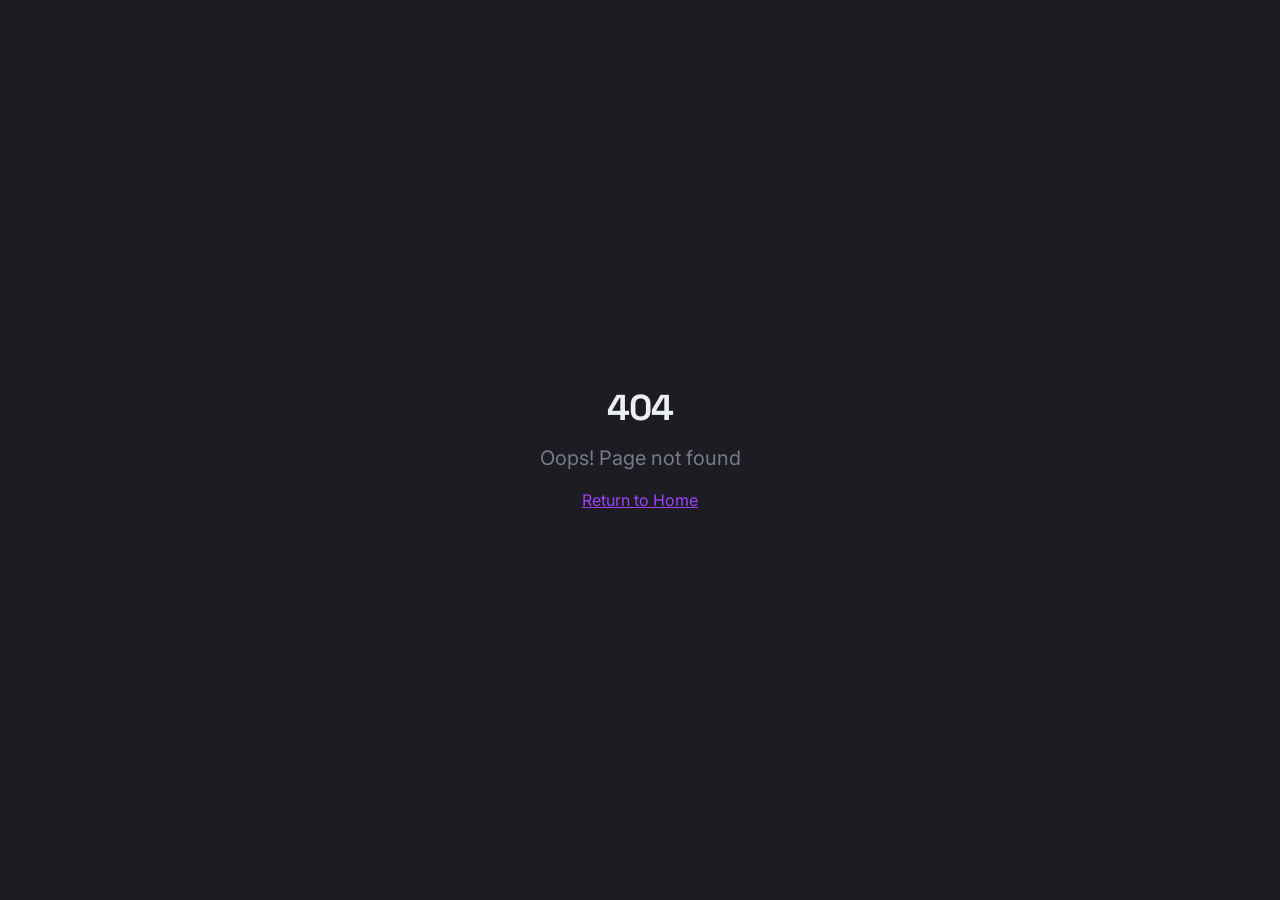
==== index.html @ 791327a8 "Add files via upload" ====
<!doctype html>
<html lang="en">
  <head>
    <meta charset="UTF-8" />
    <meta name="viewport" content="width=device-width, initial-scale=1.0" />
    <title>Ultimatum — Interactive Entertainment</title>
    <meta name="description" content="Creator-led live entertainment with real-time voting, multi-POV viewing, and audience influence." />
    <meta name="author" content="Innovision Entertainment LLC" />

    <meta property="og:title" content="Ultimatum — Interactive Entertainment" />
    <meta property="og:description" content="Creator-led live entertainment with real-time voting, multi-POV viewing, and audience influence." />
    <meta property="og:type" content="website" />

    <meta name="twitter:card" content="summary_large_image" />
    <script type="module" crossorigin src="/assets/index-8kbngYml.js"></script>
    <link rel="stylesheet" crossorigin href="/assets/index-Da8zRV7x.css">
  </head>

  <body>
    <div id="root"></div>
  </body>
</html>
---- assets/index-Da8zRV7x.css ----
@import"https://fonts.googleapis.com/css2?family=Space+Grotesk:wght@300;400;500;600;700&family=Inter:wght@300;400;500;600&display=swap";*,:before,:after{--tw-border-spacing-x: 0;--tw-border-spacing-y: 0;--tw-translate-x: 0;--tw-translate-y: 0;--tw-rotate: 0;--tw-skew-x: 0;--tw-skew-y: 0;--tw-scale-x: 1;--tw-scale-y: 1;--tw-pan-x: ;--tw-pan-y: ;--tw-pinch-zoom: ;--tw-scroll-snap-strictness: proximity;--tw-gradient-from-position: ;--tw-gradient-via-position: ;--tw-gradient-to-position: ;--tw-ordinal: ;--tw-slashed-zero: ;--tw-numeric-figure: ;--tw-numeric-spacing: ;--tw-numeric-fraction: ;--tw-ring-inset: ;--tw-ring-offset-width: 0px;--tw-ring-offset-color: #fff;--tw-ring-color: rgb(59 130 246 / .5);--tw-ring-offset-shadow: 0 0 #0000;--tw-ring-shadow: 0 0 #0000;--tw-shadow: 0 0 #0000;--tw-shadow-colored: 0 0 #0000;--tw-blur: ;--tw-brightness: ;--tw-contrast: ;--tw-grayscale: ;--tw-hue-rotate: ;--tw-invert: ;--tw-saturate: ;--tw-sepia: ;--tw-drop-shadow: ;--tw-backdrop-blur: ;--tw-backdrop-brightness: ;--tw-backdrop-contrast: ;--tw-backdrop-grayscale: ;--tw-backdrop-hue-rotate: ;--tw-backdrop-invert: ;--tw-backdrop-opacity: ;--tw-backdrop-saturate: ;--tw-backdrop-sepia: ;--tw-contain-size: ;--tw-contain-layout: ;--tw-contain-paint: ;--tw-contain-style: }::backdrop{--tw-border-spacing-x: 0;--tw-border-spacing-y: 0;--tw-translate-x: 0;--tw-translate-y: 0;--tw-rotate: 0;--tw-skew-x: 0;--tw-skew-y: 0;--tw-scale-x: 1;--tw-scale-y: 1;--tw-pan-x: ;--tw-pan-y: ;--tw-pinch-zoom: ;--tw-scroll-snap-strictness: proximity;--tw-gradient-from-position: ;--tw-gradient-via-position: ;--tw-gradient-to-position: ;--tw-ordinal: ;--tw-slashed-zero: ;--tw-numeric-figure: ;--tw-numeric-spacing: ;--tw-numeric-fraction: ;--tw-ring-inset: ;--tw-ring-offset-width: 0px;--tw-ring-offset-color: #fff;--tw-ring-color: rgb(59 130 246 / .5);--tw-ring-offset-shadow: 0 0 #0000;--tw-ring-shadow: 0 0 #0000;--tw-shadow: 0 0 #0000;--tw-shadow-colored: 0 0 #0000;--tw-blur: ;--tw-brightness: ;--tw-contrast: ;--tw-grayscale: ;--tw-hue-rotate: ;--tw-invert: ;--tw-saturate: ;--tw-sepia: ;--tw-drop-shadow: ;--tw-backdrop-blur: ;--tw-backdrop-brightness: ;--tw-backdrop-contrast: ;--tw-backdrop-grayscale: ;--tw-backdrop-hue-rotate: ;--tw-backdrop-invert: ;--tw-backdrop-opacity: ;--tw-backdrop-saturate: ;--tw-backdrop-sepia: ;--tw-contain-size: ;--tw-contain-layout: ;--tw-contain-paint: ;--tw-contain-style: }*,:before,:after{box-sizing:border-box;border-width:0;border-style:solid;border-color:#e5e7eb}:before,:after{--tw-content: ""}html,:host{line-height:1.5;-webkit-text-size-adjust:100%;-moz-tab-size:4;-o-tab-size:4;tab-size:4;font-family:ui-sans-serif,system-ui,sans-serif,"Apple Color Emoji","Segoe UI Emoji",Segoe UI Symbol,"Noto Color Emoji";font-feature-settings:normal;font-variation-settings:normal;-webkit-tap-highlight-color:transparent}body{margin:0;line-height:inherit}hr{height:0;color:inherit;border-top-width:1px}abbr:where([title]){-webkit-text-decoration:underline dotted;text-decoration:underline dotted}h1,h2,h3,h4,h5,h6{font-size:inherit;font-weight:inherit}a{color:inherit;text-decoration:inherit}b,strong{font-weight:bolder}code,kbd,samp,pre{font-family:ui-monospace,SFMono-Regular,Menlo,Monaco,Consolas,Liberation Mono,Courier New,monospace;font-feature-settings:normal;font-variation-settings:normal;font-size:1em}small{font-size:80%}sub,sup{font-size:75%;line-height:0;position:relative;vertical-align:baseline}sub{bottom:-.25em}sup{top:-.5em}table{text-indent:0;border-color:inherit;border-collapse:collapse}button,input,optgroup,select,textarea{font-family:inherit;font-feature-settings:inherit;font-variation-settings:inherit;font-size:100%;font-weight:inherit;line-height:inherit;letter-spacing:inherit;color:inherit;margin:0;padding:0}button,select{text-transform:none}button,input:where([type=button]),input:where([type=reset]),input:where([type=submit]){-webkit-appearance:button;background-color:transparent;background-image:none}:-moz-focusring{outline:auto}:-moz-ui-invalid{box-shadow:none}progress{vertical-align:baseline}::-webkit-inner-spin-button,::-webkit-outer-spin-button{height:auto}[type=search]{-webkit-appearance:textfield;outline-offset:-2px}::-webkit-search-decoration{-webkit-appearance:none}::-webkit-file-upload-button{-webkit-appearance:button;font:inherit}summary{display:list-item}blockquote,dl,dd,h1,h2,h3,h4,h5,h6,hr,figure,p,pre{margin:0}fieldset{margin:0;padding:0}legend{padding:0}ol,ul,menu{list-style:none;margin:0;padding:0}dialog{padding:0}textarea{resize:vertical}input::-moz-placeholder,textarea::-moz-placeholder{opacity:1;color:#9ca3af}input::placeholder,textarea::placeholder{opacity:1;color:#9ca3af}button,[role=button]{cursor:pointer}:disabled{cursor:default}img,svg,video,canvas,audio,iframe,embed,object{display:block;vertical-align:middle}img,video{max-width:100%;height:auto}[hidden]:where(:not([hidden=until-found])){display:none}:root{--background: 240 15% 4%;--foreground: 210 20% 94%;--card: 240 12% 8%;--card-foreground: 210 20% 94%;--popover: 240 12% 8%;--popover-foreground: 210 20% 94%;--primary: 270 95% 62%;--primary-foreground: 0 0% 100%;--secondary: 240 10% 12%;--secondary-foreground: 210 15% 85%;--muted: 240 10% 12%;--muted-foreground: 220 10% 50%;--accent: 270 95% 62%;--accent-foreground: 0 0% 100%;--destructive: 0 84% 60%;--destructive-foreground: 0 0% 100%;--border: 240 8% 16%;--input: 240 8% 16%;--ring: 270 95% 62%;--radius: .75rem;--neon-glow: 270 95% 62%;--neon-cyan: 185 100% 55%;--neon-magenta: 320 100% 60%;--surface-glass: 240 12% 8%;--sidebar-background: 240 15% 4%;--sidebar-foreground: 210 20% 94%;--sidebar-primary: 270 95% 62%;--sidebar-primary-foreground: 0 0% 100%;--sidebar-accent: 240 10% 12%;--sidebar-accent-foreground: 210 20% 94%;--sidebar-border: 240 8% 16%;--sidebar-ring: 270 95% 62%;--font-heading: "Space Grotesk", sans-serif;--font-body: "Inter", sans-serif}*{border-color:hsl(var(--border))}html{scroll-behavior:smooth}body{background-color:hsl(var(--background));color:hsl(var(--foreground));font-family:var(--font-body)}h1,h2,h3,h4,h5,h6{font-family:var(--font-heading);letter-spacing:-.02em}.sr-only{position:absolute;width:1px;height:1px;padding:0;margin:-1px;overflow:hidden;clip:rect(0,0,0,0);white-space:nowrap;border-width:0}.pointer-events-none{pointer-events:none}.pointer-events-auto{pointer-events:auto}.visible{visibility:visible}.invisible{visibility:hidden}.fixed{position:fixed}.absolute{position:absolute}.relative{position:relative}.-inset-4{top:-1rem;right:-1rem;bottom:-1rem;left:-1rem}.inset-0{top:0;right:0;bottom:0;left:0}.inset-x-0{left:0;right:0}.inset-y-0{top:0;bottom:0}.-bottom-1\.5{bottom:-.375rem}.-bottom-12{bottom:-3rem}.-left-12{left:-3rem}.-right-12{right:-3rem}.-top-12{top:-3rem}.bottom-0{bottom:0}.bottom-2{bottom:.5rem}.left-0{left:0}.left-1{left:.25rem}.left-1\/2{left:50%}.left-2{left:.5rem}.left-5{left:1.25rem}.left-\[11px\]{left:11px}.left-\[50\%\]{left:50%}.right-0{right:0}.right-1{right:.25rem}.right-2{right:.5rem}.right-3{right:.75rem}.right-4{right:1rem}.right-6{right:1.5rem}.top-0{top:0}.top-1\.5{top:.375rem}.top-1\/2{top:50%}.top-2{top:.5rem}.top-3\.5{top:.875rem}.top-4{top:1rem}.top-\[1px\]{top:1px}.top-\[50\%\]{top:50%}.top-\[60\%\]{top:60%}.top-full{top:100%}.-z-10{z-index:-10}.z-10{z-index:10}.z-20{z-index:20}.z-50{z-index:50}.z-\[100\]{z-index:100}.z-\[1\]{z-index:1}.z-\[60\]{z-index:60}.-mx-1{margin-left:-.25rem;margin-right:-.25rem}.-mx-3{margin-left:-.75rem;margin-right:-.75rem}.mx-2{margin-left:.5rem;margin-right:.5rem}.mx-3\.5{margin-left:.875rem;margin-right:.875rem}.mx-auto{margin-left:auto;margin-right:auto}.my-0\.5{margin-top:.125rem;margin-bottom:.125rem}.my-1{margin-top:.25rem;margin-bottom:.25rem}.-ml-4{margin-left:-1rem}.-mt-2{margin-top:-.5rem}.-mt-4{margin-top:-1rem}.mb-1{margin-bottom:.25rem}.mb-10{margin-bottom:2.5rem}.mb-12{margin-bottom:3rem}.mb-16{margin-bottom:4rem}.mb-2{margin-bottom:.5rem}.mb-3{margin-bottom:.75rem}.mb-4{margin-bottom:1rem}.mb-5{margin-bottom:1.25rem}.mb-6{margin-bottom:1.5rem}.mb-8{margin-bottom:2rem}.ml-1{margin-left:.25rem}.ml-\[14px\]{margin-left:14px}.ml-auto{margin-left:auto}.mr-2{margin-right:.5rem}.mt-0\.5{margin-top:.125rem}.mt-1{margin-top:.25rem}.mt-1\.5{margin-top:.375rem}.mt-12{margin-top:3rem}.mt-2{margin-top:.5rem}.mt-24{margin-top:6rem}.mt-3{margin-top:.75rem}.mt-4{margin-top:1rem}.mt-6{margin-top:1.5rem}.mt-8{margin-top:2rem}.mt-auto{margin-top:auto}.block{display:block}.inline-block{display:inline-block}.flex{display:flex}.inline-flex{display:inline-flex}.table{display:table}.grid{display:grid}.hidden{display:none}.aspect-square{aspect-ratio:1 / 1}.aspect-video{aspect-ratio:16 / 9}.size-4{width:1rem;height:1rem}.h-0\.5{height:.125rem}.h-1\.5{height:.375rem}.h-10{height:2.5rem}.h-11{height:2.75rem}.h-12{height:3rem}.h-2{height:.5rem}.h-2\.5{height:.625rem}.h-3{height:.75rem}.h-3\.5{height:.875rem}.h-4{height:1rem}.h-48{height:12rem}.h-5{height:1.25rem}.h-6{height:1.5rem}.h-7{height:1.75rem}.h-8{height:2rem}.h-9{height:2.25rem}.h-\[16px\]{height:16px}.h-\[1px\]{height:1px}.h-\[23px\]{height:23px}.h-\[var\(--radix-navigation-menu-viewport-height\)\]{height:var(--radix-navigation-menu-viewport-height)}.h-\[var\(--radix-select-trigger-height\)\]{height:var(--radix-select-trigger-height)}.h-auto{height:auto}.h-full{height:100%}.h-px{height:1px}.h-svh{height:100svh}.max-h-96{max-height:24rem}.max-h-\[300px\]{max-height:300px}.max-h-\[85vh\]{max-height:85vh}.max-h-screen{max-height:100vh}.min-h-0{min-height:0px}.min-h-\[80px\]{min-height:80px}.min-h-screen{min-height:100vh}.min-h-svh{min-height:100svh}.w-0{width:0px}.w-1{width:.25rem}.w-1\.5{width:.375rem}.w-10{width:2.5rem}.w-11{width:2.75rem}.w-12{width:3rem}.w-16{width:4rem}.w-2{width:.5rem}.w-2\.5{width:.625rem}.w-3{width:.75rem}.w-3\.5{width:.875rem}.w-3\/4{width:75%}.w-4{width:1rem}.w-48{width:12rem}.w-5{width:1.25rem}.w-64{width:16rem}.w-7{width:1.75rem}.w-72{width:18rem}.w-8{width:2rem}.w-9{width:2.25rem}.w-\[--sidebar-width\]{width:var(--sidebar-width)}.w-\[100px\]{width:100px}.w-\[16px\]{width:16px}.w-\[1px\]{width:1px}.w-\[23px\]{width:23px}.w-auto{width:auto}.w-full{width:100%}.w-max{width:-moz-max-content;width:max-content}.w-px{width:1px}.min-w-0{min-width:0px}.min-w-5{min-width:1.25rem}.min-w-\[12rem\]{min-width:12rem}.min-w-\[8rem\]{min-width:8rem}.min-w-\[var\(--radix-select-trigger-width\)\]{min-width:var(--radix-select-trigger-width)}.max-w-2xl{max-width:42rem}.max-w-3xl{max-width:48rem}.max-w-5xl{max-width:64rem}.max-w-6xl{max-width:72rem}.max-w-7xl{max-width:80rem}.max-w-\[--skeleton-width\]{max-width:var(--skeleton-width)}.max-w-\[200px\]{max-width:200px}.max-w-lg{max-width:32rem}.max-w-max{max-width:-moz-max-content;max-width:max-content}.max-w-md{max-width:28rem}.max-w-none{max-width:none}.max-w-xl{max-width:36rem}.max-w-xs{max-width:20rem}.flex-1{flex:1 1 0%}.flex-shrink-0,.shrink-0{flex-shrink:0}.grow{flex-grow:1}.grow-0{flex-grow:0}.basis-full{flex-basis:100%}.caption-bottom{caption-side:bottom}.border-collapse{border-collapse:collapse}.-translate-x-1\/2{--tw-translate-x: -50%;transform:translate(var(--tw-translate-x),var(--tw-translate-y)) rotate(var(--tw-rotate)) skew(var(--tw-skew-x)) skewY(var(--tw-skew-y)) scaleX(var(--tw-scale-x)) scaleY(var(--tw-scale-y))}.-translate-x-px{--tw-translate-x: -1px;transform:translate(var(--tw-translate-x),var(--tw-translate-y)) rotate(var(--tw-rotate)) skew(var(--tw-skew-x)) skewY(var(--tw-skew-y)) scaleX(var(--tw-scale-x)) scaleY(var(--tw-scale-y))}.-translate-y-1\/2{--tw-translate-y: -50%;transform:translate(var(--tw-translate-x),var(--tw-translate-y)) rotate(var(--tw-rotate)) skew(var(--tw-skew-x)) skewY(var(--tw-skew-y)) scaleX(var(--tw-scale-x)) scaleY(var(--tw-scale-y))}.translate-x-0{--tw-translate-x: 0px;transform:translate(var(--tw-translate-x),var(--tw-translate-y)) rotate(var(--tw-rotate)) skew(var(--tw-skew-x)) skewY(var(--tw-skew-y)) scaleX(var(--tw-scale-x)) scaleY(var(--tw-scale-y))}.translate-x-2{--tw-translate-x: .5rem;transform:translate(var(--tw-translate-x),var(--tw-translate-y)) rotate(var(--tw-rotate)) skew(var(--tw-skew-x)) skewY(var(--tw-skew-y)) scaleX(var(--tw-scale-x)) scaleY(var(--tw-scale-y))}.translate-x-\[-50\%\]{--tw-translate-x: -50%;transform:translate(var(--tw-translate-x),var(--tw-translate-y)) rotate(var(--tw-rotate)) skew(var(--tw-skew-x)) skewY(var(--tw-skew-y)) scaleX(var(--tw-scale-x)) scaleY(var(--tw-scale-y))}.translate-x-px{--tw-translate-x: 1px;transform:translate(var(--tw-translate-x),var(--tw-translate-y)) rotate(var(--tw-rotate)) skew(var(--tw-skew-x)) skewY(var(--tw-skew-y)) scaleX(var(--tw-scale-x)) scaleY(var(--tw-scale-y))}.translate-y-\[-50\%\]{--tw-translate-y: -50%;transform:translate(var(--tw-translate-x),var(--tw-translate-y)) rotate(var(--tw-rotate)) skew(var(--tw-skew-x)) skewY(var(--tw-skew-y)) scaleX(var(--tw-scale-x)) scaleY(var(--tw-scale-y))}.rotate-45{--tw-rotate: 45deg;transform:translate(var(--tw-translate-x),var(--tw-translate-y)) rotate(var(--tw-rotate)) skew(var(--tw-skew-x)) skewY(var(--tw-skew-y)) scaleX(var(--tw-scale-x)) scaleY(var(--tw-scale-y))}.rotate-90{--tw-rotate: 90deg;transform:translate(var(--tw-translate-x),var(--tw-translate-y)) rotate(var(--tw-rotate)) skew(var(--tw-skew-x)) skewY(var(--tw-skew-y)) scaleX(var(--tw-scale-x)) scaleY(var(--tw-scale-y))}.scale-110{--tw-scale-x: 1.1;--tw-scale-y: 1.1;transform:translate(var(--tw-translate-x),var(--tw-translate-y)) rotate(var(--tw-rotate)) skew(var(--tw-skew-x)) skewY(var(--tw-skew-y)) scaleX(var(--tw-scale-x)) scaleY(var(--tw-scale-y))}.transform{transform:translate(var(--tw-translate-x),var(--tw-translate-y)) rotate(var(--tw-rotate)) skew(var(--tw-skew-x)) skewY(var(--tw-skew-y)) scaleX(var(--tw-scale-x)) scaleY(var(--tw-scale-y))}@keyframes blur-in{0%{opacity:0;filter:blur(12px);transform:translateY(10px)}to{opacity:1;filter:blur(0);transform:translateY(0)}}.animate-blur-in{animation:blur-in .8s ease-out forwards}@keyframes fade-in{0%{opacity:0;transform:translateY(20px)}to{opacity:1;transform:translateY(0)}}.animate-fade-in{animation:fade-in .7s ease-out forwards}@keyframes fade-in-left{0%{opacity:0;transform:translate(-40px)}to{opacity:1;transform:translate(0)}}.animate-fade-in-left{animation:fade-in-left .7s ease-out forwards}@keyframes fade-in-right{0%{opacity:0;transform:translate(40px)}to{opacity:1;transform:translate(0)}}.animate-fade-in-right{animation:fade-in-right .7s ease-out forwards}@keyframes float{0%,to{transform:translateY(0)}50%{transform:translateY(-8px)}}.animate-float{animation:float 3s ease-in-out infinite}@keyframes pulse{50%{opacity:.5}}.animate-pulse{animation:pulse 2s cubic-bezier(.4,0,.6,1) infinite}@keyframes scale-up{0%{opacity:0;transform:scale(.9) translateY(20px)}to{opacity:1;transform:scale(1) translateY(0)}}.animate-scale-up{animation:scale-up .7s cubic-bezier(.16,1,.3,1) forwards}@keyframes slide-up{0%{opacity:0;transform:translateY(60px)}to{opacity:1;transform:translateY(0)}}.animate-slide-up{animation:slide-up .8s cubic-bezier(.16,1,.3,1) forwards}.cursor-default{cursor:default}.cursor-pointer{cursor:pointer}.touch-none{touch-action:none}.select-none{-webkit-user-select:none;-moz-user-select:none;user-select:none}.resize{resize:both}.list-none{list-style-type:none}.grid-cols-1{grid-template-columns:repeat(1,minmax(0,1fr))}.grid-cols-2{grid-template-columns:repeat(2,minmax(0,1fr))}.flex-row{flex-direction:row}.flex-col{flex-direction:column}.flex-col-reverse{flex-direction:column-reverse}.flex-wrap{flex-wrap:wrap}.items-start{align-items:flex-start}.items-end{align-items:flex-end}.items-center{align-items:center}.items-stretch{align-items:stretch}.justify-end{justify-content:flex-end}.justify-center{justify-content:center}.justify-between{justify-content:space-between}.gap-1{gap:.25rem}.gap-1\.5{gap:.375rem}.gap-10{gap:2.5rem}.gap-12{gap:3rem}.gap-16{gap:4rem}.gap-2{gap:.5rem}.gap-3{gap:.75rem}.gap-4{gap:1rem}.gap-5{gap:1.25rem}.gap-6{gap:1.5rem}.gap-8{gap:2rem}.space-x-1>:not([hidden])~:not([hidden]){--tw-space-x-reverse: 0;margin-right:calc(.25rem * var(--tw-space-x-reverse));margin-left:calc(.25rem * calc(1 - var(--tw-space-x-reverse)))}.space-x-4>:not([hidden])~:not([hidden]){--tw-space-x-reverse: 0;margin-right:calc(1rem * var(--tw-space-x-reverse));margin-left:calc(1rem * calc(1 - var(--tw-space-x-reverse)))}.space-y-1>:not([hidden])~:not([hidden]){--tw-space-y-reverse: 0;margin-top:calc(.25rem * calc(1 - var(--tw-space-y-reverse)));margin-bottom:calc(.25rem * var(--tw-space-y-reverse))}.space-y-1\.5>:not([hidden])~:not([hidden]){--tw-space-y-reverse: 0;margin-top:calc(.375rem * calc(1 - var(--tw-space-y-reverse)));margin-bottom:calc(.375rem * var(--tw-space-y-reverse))}.space-y-2>:not([hidden])~:not([hidden]){--tw-space-y-reverse: 0;margin-top:calc(.5rem * calc(1 - var(--tw-space-y-reverse)));margin-bottom:calc(.5rem * var(--tw-space-y-reverse))}.space-y-2\.5>:not([hidden])~:not([hidden]){--tw-space-y-reverse: 0;margin-top:calc(.625rem * calc(1 - var(--tw-space-y-reverse)));margin-bottom:calc(.625rem * var(--tw-space-y-reverse))}.space-y-3>:not([hidden])~:not([hidden]){--tw-space-y-reverse: 0;margin-top:calc(.75rem * calc(1 - var(--tw-space-y-reverse)));margin-bottom:calc(.75rem * var(--tw-space-y-reverse))}.space-y-4>:not([hidden])~:not([hidden]){--tw-space-y-reverse: 0;margin-top:calc(1rem * calc(1 - var(--tw-space-y-reverse)));margin-bottom:calc(1rem * var(--tw-space-y-reverse))}.space-y-8>:not([hidden])~:not([hidden]){--tw-space-y-reverse: 0;margin-top:calc(2rem * calc(1 - var(--tw-space-y-reverse)));margin-bottom:calc(2rem * var(--tw-space-y-reverse))}.overflow-auto{overflow:auto}.overflow-hidden{overflow:hidden}.overflow-y-auto{overflow-y:auto}.overflow-x-hidden{overflow-x:hidden}.truncate{overflow:hidden;text-overflow:ellipsis;white-space:nowrap}.whitespace-nowrap{white-space:nowrap}.break-words{overflow-wrap:break-word}.rounded{border-radius:.25rem}.rounded-2xl{border-radius:1rem}.rounded-3xl{border-radius:1.5rem}.rounded-\[2px\]{border-radius:2px}.rounded-\[inherit\]{border-radius:inherit}.rounded-full{border-radius:9999px}.rounded-lg{border-radius:var(--radius)}.rounded-md{border-radius:calc(var(--radius) - 2px)}.rounded-sm{border-radius:calc(var(--radius) - 4px)}.rounded-xl{border-radius:.75rem}.rounded-t-\[10px\]{border-top-left-radius:10px;border-top-right-radius:10px}.rounded-tl-sm{border-top-left-radius:calc(var(--radius) - 4px)}.border{border-width:1px}.border-2{border-width:2px}.border-\[1\.5px\]{border-width:1.5px}.border-y{border-top-width:1px;border-bottom-width:1px}.border-b{border-bottom-width:1px}.border-l{border-left-width:1px}.border-r{border-right-width:1px}.border-t{border-top-width:1px}.border-dashed{border-style:dashed}.border-\[--color-border\]{border-color:var(--color-border)}.border-\[hsl\(var\(--neon-cyan\)\)\]{border-color:hsl(var(--neon-cyan))}.border-background{border-color:hsl(var(--background))}.border-border{border-color:hsl(var(--border))}.border-border\/20{border-color:hsl(var(--border) / .2)}.border-border\/30{border-color:hsl(var(--border) / .3)}.border-border\/50{border-color:hsl(var(--border) / .5)}.border-destructive{border-color:hsl(var(--destructive))}.border-destructive\/50{border-color:hsl(var(--destructive) / .5)}.border-input{border-color:hsl(var(--input))}.border-neon-cyan\/20{border-color:hsl(var(--neon-cyan) / .2)}.border-neon-cyan\/50{border-color:hsl(var(--neon-cyan) / .5)}.border-primary{border-color:hsl(var(--primary))}.border-primary\/10{border-color:hsl(var(--primary) / .1)}.border-primary\/20{border-color:hsl(var(--primary) / .2)}.border-sidebar-border{border-color:hsl(var(--sidebar-border))}.border-transparent{border-color:transparent}.border-l-transparent{border-left-color:transparent}.border-t-transparent{border-top-color:transparent}.bg-\[--color-bg\]{background-color:var(--color-bg)}.bg-\[hsl\(var\(--neon-cyan\)\)\]{background-color:hsl(var(--neon-cyan))}.bg-\[hsl\(var\(--neon-cyan\)\/\.15\)\]{background-color:hsl(var(--neon-cyan)/.15)}.bg-accent{background-color:hsl(var(--accent))}.bg-background{background-color:hsl(var(--background))}.bg-background\/50{background-color:hsl(var(--background) / .5)}.bg-background\/80{background-color:hsl(var(--background) / .8)}.bg-black{--tw-bg-opacity: 1;background-color:rgb(0 0 0 / var(--tw-bg-opacity, 1))}.bg-black\/80{background-color:#000c}.bg-border{background-color:hsl(var(--border))}.bg-border\/30{background-color:hsl(var(--border) / .3)}.bg-card{background-color:hsl(var(--card))}.bg-card\/40{background-color:hsl(var(--card) / .4)}.bg-card\/50{background-color:hsl(var(--card) / .5)}.bg-card\/70{background-color:hsl(var(--card) / .7)}.bg-card\/95{background-color:hsl(var(--card) / .95)}.bg-destructive{background-color:hsl(var(--destructive))}.bg-foreground{background-color:hsl(var(--foreground))}.bg-muted{background-color:hsl(var(--muted))}.bg-muted-foreground\/30{background-color:hsl(var(--muted-foreground) / .3)}.bg-muted-foreground\/40{background-color:hsl(var(--muted-foreground) / .4)}.bg-muted\/50{background-color:hsl(var(--muted) / .5)}.bg-neon-cyan{background-color:hsl(var(--neon-cyan))}.bg-neon-cyan\/10{background-color:hsl(var(--neon-cyan) / .1)}.bg-neon-cyan\/5{background-color:hsl(var(--neon-cyan) / .05)}.bg-popover{background-color:hsl(var(--popover))}.bg-primary{background-color:hsl(var(--primary))}.bg-primary\/10{background-color:hsl(var(--primary) / .1)}.bg-primary\/20{background-color:hsl(var(--primary) / .2)}.bg-primary\/\[0\.03\]{background-color:hsl(var(--primary) / .03)}.bg-secondary{background-color:hsl(var(--secondary))}.bg-sidebar{background-color:hsl(var(--sidebar-background))}.bg-sidebar-border{background-color:hsl(var(--sidebar-border))}.bg-transparent{background-color:transparent}.bg-gradient-to-b{background-image:linear-gradient(to bottom,var(--tw-gradient-stops))}.bg-gradient-to-br{background-image:linear-gradient(to bottom right,var(--tw-gradient-stops))}.bg-gradient-to-r{background-image:linear-gradient(to right,var(--tw-gradient-stops))}.from-primary\/40{--tw-gradient-from: hsl(var(--primary) / .4) var(--tw-gradient-from-position);--tw-gradient-to: hsl(var(--primary) / 0) var(--tw-gradient-to-position);--tw-gradient-stops: var(--tw-gradient-from), var(--tw-gradient-to)}.from-primary\/5{--tw-gradient-from: hsl(var(--primary) / .05) var(--tw-gradient-from-position);--tw-gradient-to: hsl(var(--primary) / 0) var(--tw-gradient-to-position);--tw-gradient-stops: var(--tw-gradient-from), var(--tw-gradient-to)}.from-transparent{--tw-gradient-from: transparent var(--tw-gradient-from-position);--tw-gradient-to: rgb(0 0 0 / 0) var(--tw-gradient-to-position);--tw-gradient-stops: var(--tw-gradient-from), var(--tw-gradient-to)}.via-neon-cyan\/20{--tw-gradient-to: hsl(var(--neon-cyan) / 0) var(--tw-gradient-to-position);--tw-gradient-stops: var(--tw-gradient-from), hsl(var(--neon-cyan) / .2) var(--tw-gradient-via-position), var(--tw-gradient-to)}.via-primary\/30{--tw-gradient-to: hsl(var(--primary) / 0) var(--tw-gradient-to-position);--tw-gradient-stops: var(--tw-gradient-from), hsl(var(--primary) / .3) var(--tw-gradient-via-position), var(--tw-gradient-to)}.via-primary\/50{--tw-gradient-to: hsl(var(--primary) / 0) var(--tw-gradient-to-position);--tw-gradient-stops: var(--tw-gradient-from), hsl(var(--primary) / .5) var(--tw-gradient-via-position), var(--tw-gradient-to)}.to-transparent{--tw-gradient-to: transparent var(--tw-gradient-to-position)}.fill-current{fill:currentColor}.object-cover{-o-object-fit:cover;object-fit:cover}.p-0{padding:0}.p-1{padding:.25rem}.p-2{padding:.5rem}.p-3{padding:.75rem}.p-4{padding:1rem}.p-5{padding:1.25rem}.p-6{padding:1.5rem}.p-\[1px\]{padding:1px}.px-1{padding-left:.25rem;padding-right:.25rem}.px-2{padding-left:.5rem;padding-right:.5rem}.px-2\.5{padding-left:.625rem;padding-right:.625rem}.px-3{padding-left:.75rem;padding-right:.75rem}.px-4{padding-left:1rem;padding-right:1rem}.px-5{padding-left:1.25rem;padding-right:1.25rem}.px-6{padding-left:1.5rem;padding-right:1.5rem}.px-8{padding-left:2rem;padding-right:2rem}.py-0\.5{padding-top:.125rem;padding-bottom:.125rem}.py-1{padding-top:.25rem;padding-bottom:.25rem}.py-1\.5{padding-top:.375rem;padding-bottom:.375rem}.py-12{padding-top:3rem;padding-bottom:3rem}.py-16{padding-top:4rem;padding-bottom:4rem}.py-2{padding-top:.5rem;padding-bottom:.5rem}.py-2\.5{padding-top:.625rem;padding-bottom:.625rem}.py-20{padding-top:5rem;padding-bottom:5rem}.py-24{padding-top:6rem;padding-bottom:6rem}.py-3{padding-top:.75rem;padding-bottom:.75rem}.py-4{padding-top:1rem;padding-bottom:1rem}.py-6{padding-top:1.5rem;padding-bottom:1.5rem}.pb-10{padding-bottom:2.5rem}.pb-2{padding-bottom:.5rem}.pb-3{padding-bottom:.75rem}.pb-4{padding-bottom:1rem}.pl-2\.5{padding-left:.625rem}.pl-4{padding-left:1rem}.pl-8{padding-left:2rem}.pr-2{padding-right:.5rem}.pr-2\.5{padding-right:.625rem}.pr-8{padding-right:2rem}.pt-0{padding-top:0}.pt-1{padding-top:.25rem}.pt-20{padding-top:5rem}.pt-3{padding-top:.75rem}.pt-4{padding-top:1rem}.pt-8{padding-top:2rem}.text-left{text-align:left}.text-center{text-align:center}.align-middle{vertical-align:middle}.font-heading{font-family:Space Grotesk,sans-serif}.font-mono{font-family:ui-monospace,SFMono-Regular,Menlo,Monaco,Consolas,Liberation Mono,Courier New,monospace}.text-2xl{font-size:1.5rem;line-height:2rem}.text-3xl{font-size:1.875rem;line-height:2.25rem}.text-4xl{font-size:2.25rem;line-height:2.5rem}.text-5xl{font-size:3rem;line-height:1}.text-\[0\.8rem\]{font-size:.8rem}.text-\[10px\]{font-size:10px}.text-base{font-size:1rem;line-height:1.5rem}.text-lg{font-size:1.125rem;line-height:1.75rem}.text-sm{font-size:.875rem;line-height:1.25rem}.text-xl{font-size:1.25rem;line-height:1.75rem}.text-xs{font-size:.75rem;line-height:1rem}.font-bold{font-weight:700}.font-medium{font-weight:500}.font-normal{font-weight:400}.font-semibold{font-weight:600}.uppercase{text-transform:uppercase}.italic{font-style:italic}.tabular-nums{--tw-numeric-spacing: tabular-nums;font-variant-numeric:var(--tw-ordinal) var(--tw-slashed-zero) var(--tw-numeric-figure) var(--tw-numeric-spacing) var(--tw-numeric-fraction)}.leading-\[0\.95\]{line-height:.95}.leading-none{line-height:1}.leading-relaxed{line-height:1.625}.leading-snug{line-height:1.375}.leading-tight{line-height:1.25}.tracking-\[0\.15em\]{letter-spacing:.15em}.tracking-\[0\.2em\]{letter-spacing:.2em}.tracking-\[0\.3em\]{letter-spacing:.3em}.tracking-tight{letter-spacing:-.025em}.tracking-wider{letter-spacing:.05em}.tracking-widest{letter-spacing:.1em}.text-\[hsl\(var\(--neon-cyan\)\)\]{color:hsl(var(--neon-cyan))}.text-accent-foreground{color:hsl(var(--accent-foreground))}.text-card-foreground{color:hsl(var(--card-foreground))}.text-current{color:currentColor}.text-destructive{color:hsl(var(--destructive))}.text-destructive-foreground{color:hsl(var(--destructive-foreground))}.text-foreground{color:hsl(var(--foreground))}.text-foreground\/50{color:hsl(var(--foreground) / .5)}.text-muted-foreground{color:hsl(var(--muted-foreground))}.text-muted-foreground\/50{color:hsl(var(--muted-foreground) / .5)}.text-muted-foreground\/60{color:hsl(var(--muted-foreground) / .6)}.text-neon-cyan{color:hsl(var(--neon-cyan))}.text-neon-cyan\/30{color:hsl(var(--neon-cyan) / .3)}.text-neon-cyan\/60{color:hsl(var(--neon-cyan) / .6)}.text-neon-cyan\/70{color:hsl(var(--neon-cyan) / .7)}.text-popover-foreground{color:hsl(var(--popover-foreground))}.text-primary{color:hsl(var(--primary))}.text-primary-foreground{color:hsl(var(--primary-foreground))}.text-primary\/60{color:hsl(var(--primary) / .6)}.text-primary\/70{color:hsl(var(--primary) / .7)}.text-secondary-foreground{color:hsl(var(--secondary-foreground))}.text-sidebar-foreground{color:hsl(var(--sidebar-foreground))}.text-sidebar-foreground\/70{color:hsl(var(--sidebar-foreground) / .7)}.underline{text-decoration-line:underline}.underline-offset-4{text-underline-offset:4px}.opacity-0{opacity:0}.opacity-100{opacity:1}.opacity-50{opacity:.5}.opacity-60{opacity:.6}.opacity-70{opacity:.7}.opacity-90{opacity:.9}.shadow-2xl{--tw-shadow: 0 25px 50px -12px rgb(0 0 0 / .25);--tw-shadow-colored: 0 25px 50px -12px var(--tw-shadow-color);box-shadow:var(--tw-ring-offset-shadow, 0 0 #0000),var(--tw-ring-shadow, 0 0 #0000),var(--tw-shadow)}.shadow-\[0_0_0_1px_hsl\(var\(--sidebar-border\)\)\]{--tw-shadow: 0 0 0 1px hsl(var(--sidebar-border));--tw-shadow-colored: 0 0 0 1px var(--tw-shadow-color);box-shadow:var(--tw-ring-offset-shadow, 0 0 #0000),var(--tw-ring-shadow, 0 0 #0000),var(--tw-shadow)}.shadow-\[0_0_10px_hsl\(var\(--primary\)\/0\.5\)\]{--tw-shadow: 0 0 10px hsl(var(--primary)/.5);--tw-shadow-colored: 0 0 10px var(--tw-shadow-color);box-shadow:var(--tw-ring-offset-shadow, 0 0 #0000),var(--tw-ring-shadow, 0 0 #0000),var(--tw-shadow)}.shadow-\[0_0_12px_hsl\(var\(--neon-cyan\)\/0\.6\)\]{--tw-shadow: 0 0 12px hsl(var(--neon-cyan)/.6);--tw-shadow-colored: 0 0 12px var(--tw-shadow-color);box-shadow:var(--tw-ring-offset-shadow, 0 0 #0000),var(--tw-ring-shadow, 0 0 #0000),var(--tw-shadow)}.shadow-\[0_0_12px_hsl\(var\(--primary\)\/0\.6\)\]{--tw-shadow: 0 0 12px hsl(var(--primary)/.6);--tw-shadow-colored: 0 0 12px var(--tw-shadow-color);box-shadow:var(--tw-ring-offset-shadow, 0 0 #0000),var(--tw-ring-shadow, 0 0 #0000),var(--tw-shadow)}.shadow-\[0_0_30px_-10px_hsl\(var\(--neon-cyan\)\/0\.2\)\]{--tw-shadow: 0 0 30px -10px hsl(var(--neon-cyan)/.2);--tw-shadow-colored: 0 0 30px -10px var(--tw-shadow-color);box-shadow:var(--tw-ring-offset-shadow, 0 0 #0000),var(--tw-ring-shadow, 0 0 #0000),var(--tw-shadow)}.shadow-\[0_0_80px_-20px_hsl\(var\(--primary\)\/0\.15\)\]{--tw-shadow: 0 0 80px -20px hsl(var(--primary)/.15);--tw-shadow-colored: 0 0 80px -20px var(--tw-shadow-color);box-shadow:var(--tw-ring-offset-shadow, 0 0 #0000),var(--tw-ring-shadow, 0 0 #0000),var(--tw-shadow)}.shadow-lg{--tw-shadow: 0 10px 15px -3px rgb(0 0 0 / .1), 0 4px 6px -4px rgb(0 0 0 / .1);--tw-shadow-colored: 0 10px 15px -3px var(--tw-shadow-color), 0 4px 6px -4px var(--tw-shadow-color);box-shadow:var(--tw-ring-offset-shadow, 0 0 #0000),var(--tw-ring-shadow, 0 0 #0000),var(--tw-shadow)}.shadow-md{--tw-shadow: 0 4px 6px -1px rgb(0 0 0 / .1), 0 2px 4px -2px rgb(0 0 0 / .1);--tw-shadow-colored: 0 4px 6px -1px var(--tw-shadow-color), 0 2px 4px -2px var(--tw-shadow-color);box-shadow:var(--tw-ring-offset-shadow, 0 0 #0000),var(--tw-ring-shadow, 0 0 #0000),var(--tw-shadow)}.shadow-none{--tw-shadow: 0 0 #0000;--tw-shadow-colored: 0 0 #0000;box-shadow:var(--tw-ring-offset-shadow, 0 0 #0000),var(--tw-ring-shadow, 0 0 #0000),var(--tw-shadow)}.shadow-sm{--tw-shadow: 0 1px 2px 0 rgb(0 0 0 / .05);--tw-shadow-colored: 0 1px 2px 0 var(--tw-shadow-color);box-shadow:var(--tw-ring-offset-shadow, 0 0 #0000),var(--tw-ring-shadow, 0 0 #0000),var(--tw-shadow)}.shadow-xl{--tw-shadow: 0 20px 25px -5px rgb(0 0 0 / .1), 0 8px 10px -6px rgb(0 0 0 / .1);--tw-shadow-colored: 0 20px 25px -5px var(--tw-shadow-color), 0 8px 10px -6px var(--tw-shadow-color);box-shadow:var(--tw-ring-offset-shadow, 0 0 #0000),var(--tw-ring-shadow, 0 0 #0000),var(--tw-shadow)}.outline-none{outline:2px solid transparent;outline-offset:2px}.outline{outline-style:solid}.ring-0{--tw-ring-offset-shadow: var(--tw-ring-inset) 0 0 0 var(--tw-ring-offset-width) var(--tw-ring-offset-color);--tw-ring-shadow: var(--tw-ring-inset) 0 0 0 calc(0px + var(--tw-ring-offset-width)) var(--tw-ring-color);box-shadow:var(--tw-ring-offset-shadow),var(--tw-ring-shadow),var(--tw-shadow, 0 0 #0000)}.ring-1{--tw-ring-offset-shadow: var(--tw-ring-inset) 0 0 0 var(--tw-ring-offset-width) var(--tw-ring-offset-color);--tw-ring-shadow: var(--tw-ring-inset) 0 0 0 calc(1px + var(--tw-ring-offset-width)) var(--tw-ring-color);box-shadow:var(--tw-ring-offset-shadow),var(--tw-ring-shadow),var(--tw-shadow, 0 0 #0000)}.ring-2{--tw-ring-offset-shadow: var(--tw-ring-inset) 0 0 0 var(--tw-ring-offset-width) var(--tw-ring-offset-color);--tw-ring-shadow: var(--tw-ring-inset) 0 0 0 calc(2px + var(--tw-ring-offset-width)) var(--tw-ring-color);box-shadow:var(--tw-ring-offset-shadow),var(--tw-ring-shadow),var(--tw-shadow, 0 0 #0000)}.ring-border{--tw-ring-color: hsl(var(--border))}.ring-border\/50{--tw-ring-color: hsl(var(--border) / .5)}.ring-ring{--tw-ring-color: hsl(var(--ring))}.ring-sidebar-ring{--tw-ring-color: hsl(var(--sidebar-ring))}.ring-offset-background{--tw-ring-offset-color: hsl(var(--background))}.blur-2xl{--tw-blur: blur(40px);filter:var(--tw-blur) var(--tw-brightness) var(--tw-contrast) var(--tw-grayscale) var(--tw-hue-rotate) var(--tw-invert) var(--tw-saturate) var(--tw-sepia) var(--tw-drop-shadow)}.filter{filter:var(--tw-blur) var(--tw-brightness) var(--tw-contrast) var(--tw-grayscale) var(--tw-hue-rotate) var(--tw-invert) var(--tw-saturate) var(--tw-sepia) var(--tw-drop-shadow)}.backdrop-blur-md{--tw-backdrop-blur: blur(12px);-webkit-backdrop-filter:var(--tw-backdrop-blur) var(--tw-backdrop-brightness) var(--tw-backdrop-contrast) var(--tw-backdrop-grayscale) var(--tw-backdrop-hue-rotate) var(--tw-backdrop-invert) var(--tw-backdrop-opacity) var(--tw-backdrop-saturate) var(--tw-backdrop-sepia);backdrop-filter:var(--tw-backdrop-blur) var(--tw-backdrop-brightness) var(--tw-backdrop-contrast) var(--tw-backdrop-grayscale) var(--tw-backdrop-hue-rotate) var(--tw-backdrop-invert) var(--tw-backdrop-opacity) var(--tw-backdrop-saturate) var(--tw-backdrop-sepia)}.backdrop-blur-sm{--tw-backdrop-blur: blur(4px);-webkit-backdrop-filter:var(--tw-backdrop-blur) var(--tw-backdrop-brightness) var(--tw-backdrop-contrast) var(--tw-backdrop-grayscale) var(--tw-backdrop-hue-rotate) var(--tw-backdrop-invert) var(--tw-backdrop-opacity) var(--tw-backdrop-saturate) var(--tw-backdrop-sepia);backdrop-filter:var(--tw-backdrop-blur) var(--tw-backdrop-brightness) var(--tw-backdrop-contrast) var(--tw-backdrop-grayscale) var(--tw-backdrop-hue-rotate) var(--tw-backdrop-invert) var(--tw-backdrop-opacity) var(--tw-backdrop-saturate) var(--tw-backdrop-sepia)}.backdrop-blur-xl{--tw-backdrop-blur: blur(24px);-webkit-backdrop-filter:var(--tw-backdrop-blur) var(--tw-backdrop-brightness) var(--tw-backdrop-contrast) var(--tw-backdrop-grayscale) var(--tw-backdrop-hue-rotate) var(--tw-backdrop-invert) var(--tw-backdrop-opacity) var(--tw-backdrop-saturate) var(--tw-backdrop-sepia);backdrop-filter:var(--tw-backdrop-blur) var(--tw-backdrop-brightness) var(--tw-backdrop-contrast) var(--tw-backdrop-grayscale) var(--tw-backdrop-hue-rotate) var(--tw-backdrop-invert) var(--tw-backdrop-opacity) var(--tw-backdrop-saturate) var(--tw-backdrop-sepia)}.transition{transition-property:color,background-color,border-color,text-decoration-color,fill,stroke,opacity,box-shadow,transform,filter,-webkit-backdrop-filter;transition-property:color,background-color,border-color,text-decoration-color,fill,stroke,opacity,box-shadow,transform,filter,backdrop-filter;transition-property:color,background-color,border-color,text-decoration-color,fill,stroke,opacity,box-shadow,transform,filter,backdrop-filter,-webkit-backdrop-filter;transition-timing-function:cubic-bezier(.4,0,.2,1);transition-duration:.15s}.transition-\[left\,right\,width\]{transition-property:left,right,width;transition-timing-function:cubic-bezier(.4,0,.2,1);transition-duration:.15s}.transition-\[margin\,opa\]{transition-property:margin,opa;transition-timing-function:cubic-bezier(.4,0,.2,1);transition-duration:.15s}.transition-\[width\,height\,padding\]{transition-property:width,height,padding;transition-timing-function:cubic-bezier(.4,0,.2,1);transition-duration:.15s}.transition-\[width\]{transition-property:width;transition-timing-function:cubic-bezier(.4,0,.2,1);transition-duration:.15s}.transition-all{transition-property:all;transition-timing-function:cubic-bezier(.4,0,.2,1);transition-duration:.15s}.transition-colors{transition-property:color,background-color,border-color,text-decoration-color,fill,stroke;transition-timing-function:cubic-bezier(.4,0,.2,1);transition-duration:.15s}.transition-opacity{transition-property:opacity;transition-timing-function:cubic-bezier(.4,0,.2,1);transition-duration:.15s}.transition-transform{transition-property:transform;transition-timing-function:cubic-bezier(.4,0,.2,1);transition-duration:.15s}.duration-1000{transition-duration:1s}.duration-150{transition-duration:.15s}.duration-200{transition-duration:.2s}.duration-300{transition-duration:.3s}.duration-500{transition-duration:.5s}.duration-700{transition-duration:.7s}.ease-in-out{transition-timing-function:cubic-bezier(.4,0,.2,1)}.ease-linear{transition-timing-function:linear}.ease-out{transition-timing-function:cubic-bezier(0,0,.2,1)}@keyframes enter{0%{opacity:var(--tw-enter-opacity, 1);transform:translate3d(var(--tw-enter-translate-x, 0),var(--tw-enter-translate-y, 0),0) scale3d(var(--tw-enter-scale, 1),var(--tw-enter-scale, 1),var(--tw-enter-scale, 1)) rotate(var(--tw-enter-rotate, 0))}}@keyframes exit{to{opacity:var(--tw-exit-opacity, 1);transform:translate3d(var(--tw-exit-translate-x, 0),var(--tw-exit-translate-y, 0),0) scale3d(var(--tw-exit-scale, 1),var(--tw-exit-scale, 1),var(--tw-exit-scale, 1)) rotate(var(--tw-exit-rotate, 0))}}.animate-in{animation-name:enter;animation-duration:.15s;--tw-enter-opacity: initial;--tw-enter-scale: initial;--tw-enter-rotate: initial;--tw-enter-translate-x: initial;--tw-enter-translate-y: initial}.fade-in-0{--tw-enter-opacity: 0}.fade-in-80{--tw-enter-opacity: .8}.zoom-in-95{--tw-enter-scale: .95}.duration-1000{animation-duration:1s}.duration-150{animation-duration:.15s}.duration-200{animation-duration:.2s}.duration-300{animation-duration:.3s}.duration-500{animation-duration:.5s}.duration-700{animation-duration:.7s}.ease-in-out{animation-timing-function:cubic-bezier(.4,0,.2,1)}.ease-linear{animation-timing-function:linear}.ease-out{animation-timing-function:cubic-bezier(0,0,.2,1)}.running{animation-play-state:running}.glass-card{background:hsl(var(--surface-glass) / .5);-webkit-backdrop-filter:blur(24px) saturate(1.3);backdrop-filter:blur(24px) saturate(1.3);border:1px solid hsl(var(--border) / .4);box-shadow:0 1px hsl(var(--foreground) / .03) inset}.neon-border{border:1px solid hsl(var(--neon-glow) / .3);box-shadow:0 0 20px hsl(var(--neon-glow) / .1),inset 0 0 20px hsl(var(--neon-glow) / .03)}.glass-card{transition:box-shadow .4s ease,border-color .4s ease}@keyframes pulse-glow{0%,to{box-shadow:0 0 8px hsl(var(--neon-glow) / .08),0 0 24px hsl(var(--neon-glow) / .04)}50%{box-shadow:0 0 16px hsl(var(--neon-glow) / .18),0 0 48px hsl(var(--neon-glow) / .08)}}.gradient-text,.nav-link-hover:hover{background:linear-gradient(135deg,hsl(var(--primary)),hsl(var(--neon-cyan)));-webkit-background-clip:text;-webkit-text-fill-color:transparent;background-clip:text}.hero-gradient{background:radial-gradient(ellipse at 50% 20%,hsl(var(--neon-glow) / .1) 0%,transparent 60%),radial-gradient(ellipse at 80% 80%,hsl(var(--neon-cyan) / .04) 0%,transparent 50%)}.grid-overlay{background-image:linear-gradient(hsl(var(--foreground) / .02) 1px,transparent 1px),linear-gradient(90deg,hsl(var(--foreground) / .02) 1px,transparent 1px);background-size:60px 60px}.section-panel{position:relative;margin-left:.75rem;margin-right:.75rem;border-radius:1rem}@media (min-width: 640px){.section-panel{margin-left:1.5rem;margin-right:1.5rem}}@media (min-width: 1024px){.section-panel{margin-left:2.5rem;margin-right:2.5rem}}.section-panel{background:hsl(var(--card) / .5);border:1px solid hsl(var(--border) / .3)}.section-panel-elevated{position:relative;margin-left:.75rem;margin-right:.75rem;border-radius:1rem}@media (min-width: 640px){.section-panel-elevated{margin-left:1.5rem;margin-right:1.5rem}}@media (min-width: 1024px){.section-panel-elevated{margin-left:2.5rem;margin-right:2.5rem}}.section-panel-elevated{background:hsl(var(--card) / .7);border:1px solid hsl(var(--border) / .4);box-shadow:0 0 60px -20px hsl(var(--neon-glow) / .06)}.section-dark{background:hsl(var(--background));border-top:1px solid hsl(var(--border) / .2);border-bottom:1px solid hsl(var(--border) / .2)}.glow-top-right:before{content:"";pointer-events:none;position:absolute;top:0;right:0;height:50%;width:50%;border-radius:1rem;background:radial-gradient(ellipse at 100% 0%,hsl(var(--neon-cyan) / .05) 0%,transparent 70%)}.glow-bottom-left:before{content:"";pointer-events:none;position:absolute;bottom:0;left:0;height:50%;width:50%;border-radius:1rem;background:radial-gradient(ellipse at 0% 100%,hsl(var(--neon-glow) / .06) 0%,transparent 70%)}.glow-center:before{content:"";pointer-events:none;position:absolute;top:0;right:0;bottom:0;left:0;border-radius:1rem;background:radial-gradient(ellipse at 50% 50%,hsl(var(--neon-glow) / .04) 0%,transparent 60%)}.file\:border-0::file-selector-button{border-width:0px}.file\:bg-transparent::file-selector-button{background-color:transparent}.file\:text-sm::file-selector-button{font-size:.875rem;line-height:1.25rem}.file\:font-medium::file-selector-button{font-weight:500}.file\:text-foreground::file-selector-button{color:hsl(var(--foreground))}.placeholder\:text-muted-foreground::-moz-placeholder{color:hsl(var(--muted-foreground))}.placeholder\:text-muted-foreground::placeholder{color:hsl(var(--muted-foreground))}.after\:absolute:after{content:var(--tw-content);position:absolute}.after\:-inset-2:after{content:var(--tw-content);top:-.5rem;right:-.5rem;bottom:-.5rem;left:-.5rem}.after\:inset-y-0:after{content:var(--tw-content);top:0;bottom:0}.after\:left-1\/2:after{content:var(--tw-content);left:50%}.after\:w-1:after{content:var(--tw-content);width:.25rem}.after\:w-\[2px\]:after{content:var(--tw-content);width:2px}.after\:-translate-x-1\/2:after{content:var(--tw-content);--tw-translate-x: -50%;transform:translate(var(--tw-translate-x),var(--tw-translate-y)) rotate(var(--tw-rotate)) skew(var(--tw-skew-x)) skewY(var(--tw-skew-y)) scaleX(var(--tw-scale-x)) scaleY(var(--tw-scale-y))}.first\:rounded-l-md:first-child{border-top-left-radius:calc(var(--radius) - 2px);border-bottom-left-radius:calc(var(--radius) - 2px)}.first\:border-l:first-child{border-left-width:1px}.last\:rounded-r-md:last-child{border-top-right-radius:calc(var(--radius) - 2px);border-bottom-right-radius:calc(var(--radius) - 2px)}.focus-within\:relative:focus-within{position:relative}.focus-within\:z-20:focus-within{z-index:20}.hover\:border-border\/40:hover{border-color:hsl(var(--border) / .4)}.hover\:border-border\/60:hover{border-color:hsl(var(--border) / .6)}.hover\:border-foreground\/30:hover{border-color:hsl(var(--foreground) / .3)}.hover\:border-neon-cyan\/30:hover{border-color:hsl(var(--neon-cyan) / .3)}.hover\:border-neon-cyan\/40:hover{border-color:hsl(var(--neon-cyan) / .4)}.hover\:border-primary\/30:hover{border-color:hsl(var(--primary) / .3)}.hover\:border-primary\/40:hover{border-color:hsl(var(--primary) / .4)}.hover\:bg-\[hsl\(var\(--neon-cyan\)\/0\.08\)\]:hover{background-color:hsl(var(--neon-cyan)/.08)}.hover\:bg-accent:hover{background-color:hsl(var(--accent))}.hover\:bg-destructive\/80:hover{background-color:hsl(var(--destructive) / .8)}.hover\:bg-destructive\/90:hover{background-color:hsl(var(--destructive) / .9)}.hover\:bg-muted:hover{background-color:hsl(var(--muted))}.hover\:bg-muted\/50:hover{background-color:hsl(var(--muted) / .5)}.hover\:bg-primary:hover{background-color:hsl(var(--primary))}.hover\:bg-primary\/10:hover{background-color:hsl(var(--primary) / .1)}.hover\:bg-primary\/5:hover{background-color:hsl(var(--primary) / .05)}.hover\:bg-primary\/80:hover{background-color:hsl(var(--primary) / .8)}.hover\:bg-primary\/90:hover{background-color:hsl(var(--primary) / .9)}.hover\:bg-secondary:hover{background-color:hsl(var(--secondary))}.hover\:bg-secondary\/80:hover{background-color:hsl(var(--secondary) / .8)}.hover\:bg-sidebar-accent:hover{background-color:hsl(var(--sidebar-accent))}.hover\:pl-4:hover{padding-left:1rem}.hover\:text-accent-foreground:hover{color:hsl(var(--accent-foreground))}.hover\:text-foreground:hover{color:hsl(var(--foreground))}.hover\:text-muted-foreground:hover{color:hsl(var(--muted-foreground))}.hover\:text-primary:hover{color:hsl(var(--primary))}.hover\:text-primary-foreground:hover{color:hsl(var(--primary-foreground))}.hover\:text-primary\/90:hover{color:hsl(var(--primary) / .9)}.hover\:text-sidebar-accent-foreground:hover{color:hsl(var(--sidebar-accent-foreground))}.hover\:underline:hover{text-decoration-line:underline}.hover\:no-underline:hover{text-decoration-line:none}.hover\:opacity-100:hover{opacity:1}.hover\:shadow-\[0_0_0_1px_hsl\(var\(--sidebar-accent\)\)\]:hover{--tw-shadow: 0 0 0 1px hsl(var(--sidebar-accent));--tw-shadow-colored: 0 0 0 1px var(--tw-shadow-color);box-shadow:var(--tw-ring-offset-shadow, 0 0 #0000),var(--tw-ring-shadow, 0 0 #0000),var(--tw-shadow)}.hover\:shadow-\[0_0_20px_-10px_hsl\(var\(--neon-cyan\)\/0\.1\)\]:hover{--tw-shadow: 0 0 20px -10px hsl(var(--neon-cyan)/.1);--tw-shadow-colored: 0 0 20px -10px var(--tw-shadow-color);box-shadow:var(--tw-ring-offset-shadow, 0 0 #0000),var(--tw-ring-shadow, 0 0 #0000),var(--tw-shadow)}.hover\:shadow-\[0_0_20px_-10px_hsl\(var\(--primary\)\/0\.1\)\]:hover{--tw-shadow: 0 0 20px -10px hsl(var(--primary)/.1);--tw-shadow-colored: 0 0 20px -10px var(--tw-shadow-color);box-shadow:var(--tw-ring-offset-shadow, 0 0 #0000),var(--tw-ring-shadow, 0 0 #0000),var(--tw-shadow)}.hover\:shadow-\[0_0_20px_-5px_hsl\(var\(--foreground\)\/0\.1\)\]:hover{--tw-shadow: 0 0 20px -5px hsl(var(--foreground)/.1);--tw-shadow-colored: 0 0 20px -5px var(--tw-shadow-color);box-shadow:var(--tw-ring-offset-shadow, 0 0 #0000),var(--tw-ring-shadow, 0 0 #0000),var(--tw-shadow)}.hover\:shadow-\[0_0_20px_-5px_hsl\(var\(--neon-cyan\)\/0\.2\)\]:hover{--tw-shadow: 0 0 20px -5px hsl(var(--neon-cyan)/.2);--tw-shadow-colored: 0 0 20px -5px var(--tw-shadow-color);box-shadow:var(--tw-ring-offset-shadow, 0 0 #0000),var(--tw-ring-shadow, 0 0 #0000),var(--tw-shadow)}.hover\:after\:bg-sidebar-border:hover:after{content:var(--tw-content);background-color:hsl(var(--sidebar-border))}.focus\:bg-accent:focus{background-color:hsl(var(--accent))}.focus\:bg-primary:focus{background-color:hsl(var(--primary))}.focus\:text-accent-foreground:focus{color:hsl(var(--accent-foreground))}.focus\:text-primary-foreground:focus{color:hsl(var(--primary-foreground))}.focus\:opacity-100:focus{opacity:1}.focus\:outline-none:focus{outline:2px solid transparent;outline-offset:2px}.focus\:ring-2:focus{--tw-ring-offset-shadow: var(--tw-ring-inset) 0 0 0 var(--tw-ring-offset-width) var(--tw-ring-offset-color);--tw-ring-shadow: var(--tw-ring-inset) 0 0 0 calc(2px + var(--tw-ring-offset-width)) var(--tw-ring-color);box-shadow:var(--tw-ring-offset-shadow),var(--tw-ring-shadow),var(--tw-shadow, 0 0 #0000)}.focus\:ring-ring:focus{--tw-ring-color: hsl(var(--ring))}.focus\:ring-offset-2:focus{--tw-ring-offset-width: 2px}.focus-visible\:outline-none:focus-visible{outline:2px solid transparent;outline-offset:2px}.focus-visible\:ring-1:focus-visible{--tw-ring-offset-shadow: var(--tw-ring-inset) 0 0 0 var(--tw-ring-offset-width) var(--tw-ring-offset-color);--tw-ring-shadow: var(--tw-ring-inset) 0 0 0 calc(1px + var(--tw-ring-offset-width)) var(--tw-ring-color);box-shadow:var(--tw-ring-offset-shadow),var(--tw-ring-shadow),var(--tw-shadow, 0 0 #0000)}.focus-visible\:ring-2:focus-visible{--tw-ring-offset-shadow: var(--tw-ring-inset) 0 0 0 var(--tw-ring-offset-width) var(--tw-ring-offset-color);--tw-ring-shadow: var(--tw-ring-inset) 0 0 0 calc(2px + var(--tw-ring-offset-width)) var(--tw-ring-color);box-shadow:var(--tw-ring-offset-shadow),var(--tw-ring-shadow),var(--tw-shadow, 0 0 #0000)}.focus-visible\:ring-ring:focus-visible{--tw-ring-color: hsl(var(--ring))}.focus-visible\:ring-sidebar-ring:focus-visible{--tw-ring-color: hsl(var(--sidebar-ring))}.focus-visible\:ring-offset-1:focus-visible{--tw-ring-offset-width: 1px}.focus-visible\:ring-offset-2:focus-visible{--tw-ring-offset-width: 2px}.focus-visible\:ring-offset-background:focus-visible{--tw-ring-offset-color: hsl(var(--background))}.active\:bg-sidebar-accent:active{background-color:hsl(var(--sidebar-accent))}.active\:text-sidebar-accent-foreground:active{color:hsl(var(--sidebar-accent-foreground))}.disabled\:pointer-events-none:disabled{pointer-events:none}.disabled\:cursor-not-allowed:disabled{cursor:not-allowed}.disabled\:opacity-50:disabled{opacity:.5}.group\/menu-item:focus-within .group-focus-within\/menu-item\:opacity-100{opacity:1}.group:hover .group-hover\:w-4{width:1rem}.group:hover .group-hover\:translate-x-0{--tw-translate-x: 0px;transform:translate(var(--tw-translate-x),var(--tw-translate-y)) rotate(var(--tw-rotate)) skew(var(--tw-skew-x)) skewY(var(--tw-skew-y)) scaleX(var(--tw-scale-x)) scaleY(var(--tw-scale-y))}.group:hover .group-hover\:translate-x-1{--tw-translate-x: .25rem;transform:translate(var(--tw-translate-x),var(--tw-translate-y)) rotate(var(--tw-rotate)) skew(var(--tw-skew-x)) skewY(var(--tw-skew-y)) scaleX(var(--tw-scale-x)) scaleY(var(--tw-scale-y))}.group:hover .group-hover\:scale-105{--tw-scale-x: 1.05;--tw-scale-y: 1.05;transform:translate(var(--tw-translate-x),var(--tw-translate-y)) rotate(var(--tw-rotate)) skew(var(--tw-skew-x)) skewY(var(--tw-skew-y)) scaleX(var(--tw-scale-x)) scaleY(var(--tw-scale-y))}.group:hover .group-hover\:scale-110{--tw-scale-x: 1.1;--tw-scale-y: 1.1;transform:translate(var(--tw-translate-x),var(--tw-translate-y)) rotate(var(--tw-rotate)) skew(var(--tw-skew-x)) skewY(var(--tw-skew-y)) scaleX(var(--tw-scale-x)) scaleY(var(--tw-scale-y))}.group:hover .group-hover\:border-primary\/50{border-color:hsl(var(--primary) / .5)}.group:hover .group-hover\:bg-muted-foreground\/60{background-color:hsl(var(--muted-foreground) / .6)}.group:hover .group-hover\:text-neon-cyan{color:hsl(var(--neon-cyan))}.group\/menu-item:hover .group-hover\/menu-item\:opacity-100,.group:hover .group-hover\:opacity-100{opacity:1}.group:hover .group-hover\:shadow-\[0_0_20px_-5px_hsl\(var\(--primary\)\/0\.3\)\]{--tw-shadow: 0 0 20px -5px hsl(var(--primary)/.3);--tw-shadow-colored: 0 0 20px -5px var(--tw-shadow-color);box-shadow:var(--tw-ring-offset-shadow, 0 0 #0000),var(--tw-ring-shadow, 0 0 #0000),var(--tw-shadow)}.group.destructive .group-\[\.destructive\]\:border-muted\/40{border-color:hsl(var(--muted) / .4)}.group.toaster .group-\[\.toaster\]\:border-border{border-color:hsl(var(--border))}.group.toast .group-\[\.toast\]\:bg-muted{background-color:hsl(var(--muted))}.group.toast .group-\[\.toast\]\:bg-primary{background-color:hsl(var(--primary))}.group.toaster .group-\[\.toaster\]\:bg-background{background-color:hsl(var(--background))}.group.destructive .group-\[\.destructive\]\:text-red-300{--tw-text-opacity: 1;color:rgb(252 165 165 / var(--tw-text-opacity, 1))}.group.toast .group-\[\.toast\]\:text-muted-foreground{color:hsl(var(--muted-foreground))}.group.toast .group-\[\.toast\]\:text-primary-foreground{color:hsl(var(--primary-foreground))}.group.toaster .group-\[\.toaster\]\:text-foreground{color:hsl(var(--foreground))}.group.toaster .group-\[\.toaster\]\:shadow-lg{--tw-shadow: 0 10px 15px -3px rgb(0 0 0 / .1), 0 4px 6px -4px rgb(0 0 0 / .1);--tw-shadow-colored: 0 10px 15px -3px var(--tw-shadow-color), 0 4px 6px -4px var(--tw-shadow-color);box-shadow:var(--tw-ring-offset-shadow, 0 0 #0000),var(--tw-ring-shadow, 0 0 #0000),var(--tw-shadow)}.group.destructive .group-\[\.destructive\]\:hover\:border-destructive\/30:hover{border-color:hsl(var(--destructive) / .3)}.group.destructive .group-\[\.destructive\]\:hover\:bg-destructive:hover{background-color:hsl(var(--destructive))}.group.destructive .group-\[\.destructive\]\:hover\:text-destructive-foreground:hover{color:hsl(var(--destructive-foreground))}.group.destructive .group-\[\.destructive\]\:hover\:text-red-50:hover{--tw-text-opacity: 1;color:rgb(254 242 242 / var(--tw-text-opacity, 1))}.group.destructive .group-\[\.destructive\]\:focus\:ring-destructive:focus{--tw-ring-color: hsl(var(--destructive))}.group.destructive .group-\[\.destructive\]\:focus\:ring-red-400:focus{--tw-ring-opacity: 1;--tw-ring-color: rgb(248 113 113 / var(--tw-ring-opacity, 1))}.group.destructive .group-\[\.destructive\]\:focus\:ring-offset-red-600:focus{--tw-ring-offset-color: #dc2626}.peer\/menu-button:hover~.peer-hover\/menu-button\:text-sidebar-accent-foreground{color:hsl(var(--sidebar-accent-foreground))}.peer:disabled~.peer-disabled\:cursor-not-allowed{cursor:not-allowed}.peer:disabled~.peer-disabled\:opacity-70{opacity:.7}.has-\[\[data-variant\=inset\]\]\:bg-sidebar:has([data-variant=inset]){background-color:hsl(var(--sidebar-background))}.has-\[\:disabled\]\:opacity-50:has(:disabled){opacity:.5}.group\/menu-item:has([data-sidebar=menu-action]) .group-has-\[\[data-sidebar\=menu-action\]\]\/menu-item\:pr-8{padding-right:2rem}.aria-disabled\:pointer-events-none[aria-disabled=true]{pointer-events:none}.aria-disabled\:opacity-50[aria-disabled=true]{opacity:.5}.aria-selected\:bg-accent[aria-selected=true]{background-color:hsl(var(--accent))}.aria-selected\:bg-accent\/50[aria-selected=true]{background-color:hsl(var(--accent) / .5)}.aria-selected\:text-accent-foreground[aria-selected=true]{color:hsl(var(--accent-foreground))}.aria-selected\:text-muted-foreground[aria-selected=true]{color:hsl(var(--muted-foreground))}.aria-selected\:opacity-100[aria-selected=true]{opacity:1}.aria-selected\:opacity-30[aria-selected=true]{opacity:.3}.data-\[disabled\=true\]\:pointer-events-none[data-disabled=true],.data-\[disabled\]\:pointer-events-none[data-disabled]{pointer-events:none}.data-\[panel-group-direction\=vertical\]\:h-px[data-panel-group-direction=vertical]{height:1px}.data-\[panel-group-direction\=vertical\]\:w-full[data-panel-group-direction=vertical]{width:100%}.data-\[side\=bottom\]\:translate-y-1[data-side=bottom]{--tw-translate-y: .25rem;transform:translate(var(--tw-translate-x),var(--tw-translate-y)) rotate(var(--tw-rotate)) skew(var(--tw-skew-x)) skewY(var(--tw-skew-y)) scaleX(var(--tw-scale-x)) scaleY(var(--tw-scale-y))}.data-\[side\=left\]\:-translate-x-1[data-side=left]{--tw-translate-x: -.25rem;transform:translate(var(--tw-translate-x),var(--tw-translate-y)) rotate(var(--tw-rotate)) skew(var(--tw-skew-x)) skewY(var(--tw-skew-y)) scaleX(var(--tw-scale-x)) scaleY(var(--tw-scale-y))}.data-\[side\=right\]\:translate-x-1[data-side=right]{--tw-translate-x: .25rem;transform:translate(var(--tw-translate-x),var(--tw-translate-y)) rotate(var(--tw-rotate)) skew(var(--tw-skew-x)) skewY(var(--tw-skew-y)) scaleX(var(--tw-scale-x)) scaleY(var(--tw-scale-y))}.data-\[side\=top\]\:-translate-y-1[data-side=top]{--tw-translate-y: -.25rem;transform:translate(var(--tw-translate-x),var(--tw-translate-y)) rotate(var(--tw-rotate)) skew(var(--tw-skew-x)) skewY(var(--tw-skew-y)) scaleX(var(--tw-scale-x)) scaleY(var(--tw-scale-y))}.data-\[state\=checked\]\:translate-x-5[data-state=checked]{--tw-translate-x: 1.25rem;transform:translate(var(--tw-translate-x),var(--tw-translate-y)) rotate(var(--tw-rotate)) skew(var(--tw-skew-x)) skewY(var(--tw-skew-y)) scaleX(var(--tw-scale-x)) scaleY(var(--tw-scale-y))}.data-\[state\=unchecked\]\:translate-x-0[data-state=unchecked],.data-\[swipe\=cancel\]\:translate-x-0[data-swipe=cancel]{--tw-translate-x: 0px;transform:translate(var(--tw-translate-x),var(--tw-translate-y)) rotate(var(--tw-rotate)) skew(var(--tw-skew-x)) skewY(var(--tw-skew-y)) scaleX(var(--tw-scale-x)) scaleY(var(--tw-scale-y))}.data-\[swipe\=end\]\:translate-x-\[var\(--radix-toast-swipe-end-x\)\][data-swipe=end]{--tw-translate-x: var(--radix-toast-swipe-end-x);transform:translate(var(--tw-translate-x),var(--tw-translate-y)) rotate(var(--tw-rotate)) skew(var(--tw-skew-x)) skewY(var(--tw-skew-y)) scaleX(var(--tw-scale-x)) scaleY(var(--tw-scale-y))}.data-\[swipe\=move\]\:translate-x-\[var\(--radix-toast-swipe-move-x\)\][data-swipe=move]{--tw-translate-x: var(--radix-toast-swipe-move-x);transform:translate(var(--tw-translate-x),var(--tw-translate-y)) rotate(var(--tw-rotate)) skew(var(--tw-skew-x)) skewY(var(--tw-skew-y)) scaleX(var(--tw-scale-x)) scaleY(var(--tw-scale-y))}@keyframes accordion-up{0%{height:var(--radix-accordion-content-height);opacity:1}to{height:0;opacity:0}}.data-\[state\=closed\]\:animate-accordion-up[data-state=closed]{animation:accordion-up .2s ease-out}@keyframes accordion-down{0%{height:0;opacity:0}to{height:var(--radix-accordion-content-height);opacity:1}}.data-\[state\=open\]\:animate-accordion-down[data-state=open]{animation:accordion-down .2s ease-out}.data-\[panel-group-direction\=vertical\]\:flex-col[data-panel-group-direction=vertical]{flex-direction:column}.data-\[active\=true\]\:bg-sidebar-accent[data-active=true]{background-color:hsl(var(--sidebar-accent))}.data-\[active\]\:bg-accent\/50[data-active]{background-color:hsl(var(--accent) / .5)}.data-\[selected\=\'true\'\]\:bg-accent[data-selected=true]{background-color:hsl(var(--accent))}.data-\[state\=active\]\:bg-background[data-state=active]{background-color:hsl(var(--background))}.data-\[state\=checked\]\:bg-primary[data-state=checked]{background-color:hsl(var(--primary))}.data-\[state\=on\]\:bg-accent[data-state=on],.data-\[state\=open\]\:bg-accent[data-state=open]{background-color:hsl(var(--accent))}.data-\[state\=open\]\:bg-accent\/50[data-state=open]{background-color:hsl(var(--accent) / .5)}.data-\[state\=open\]\:bg-secondary[data-state=open]{background-color:hsl(var(--secondary))}.data-\[state\=selected\]\:bg-muted[data-state=selected]{background-color:hsl(var(--muted))}.data-\[state\=unchecked\]\:bg-input[data-state=unchecked]{background-color:hsl(var(--input))}.data-\[active\=true\]\:font-medium[data-active=true]{font-weight:500}.data-\[active\=true\]\:text-sidebar-accent-foreground[data-active=true]{color:hsl(var(--sidebar-accent-foreground))}.data-\[selected\=true\]\:text-accent-foreground[data-selected=true]{color:hsl(var(--accent-foreground))}.data-\[state\=active\]\:text-foreground[data-state=active]{color:hsl(var(--foreground))}.data-\[state\=checked\]\:text-primary-foreground[data-state=checked]{color:hsl(var(--primary-foreground))}.data-\[state\=on\]\:text-accent-foreground[data-state=on],.data-\[state\=open\]\:text-accent-foreground[data-state=open]{color:hsl(var(--accent-foreground))}.data-\[state\=open\]\:text-muted-foreground[data-state=open]{color:hsl(var(--muted-foreground))}.data-\[disabled\=true\]\:opacity-50[data-disabled=true],.data-\[disabled\]\:opacity-50[data-disabled]{opacity:.5}.data-\[state\=open\]\:opacity-100[data-state=open]{opacity:1}.data-\[state\=active\]\:shadow-sm[data-state=active]{--tw-shadow: 0 1px 2px 0 rgb(0 0 0 / .05);--tw-shadow-colored: 0 1px 2px 0 var(--tw-shadow-color);box-shadow:var(--tw-ring-offset-shadow, 0 0 #0000),var(--tw-ring-shadow, 0 0 #0000),var(--tw-shadow)}.data-\[swipe\=move\]\:transition-none[data-swipe=move]{transition-property:none}.data-\[state\=closed\]\:duration-300[data-state=closed]{transition-duration:.3s}.data-\[state\=open\]\:duration-500[data-state=open]{transition-duration:.5s}.data-\[motion\^\=from-\]\:animate-in[data-motion^=from-],.data-\[state\=open\]\:animate-in[data-state=open],.data-\[state\=visible\]\:animate-in[data-state=visible]{animation-name:enter;animation-duration:.15s;--tw-enter-opacity: initial;--tw-enter-scale: initial;--tw-enter-rotate: initial;--tw-enter-translate-x: initial;--tw-enter-translate-y: initial}.data-\[motion\^\=to-\]\:animate-out[data-motion^=to-],.data-\[state\=closed\]\:animate-out[data-state=closed],.data-\[state\=hidden\]\:animate-out[data-state=hidden],.data-\[swipe\=end\]\:animate-out[data-swipe=end]{animation-name:exit;animation-duration:.15s;--tw-exit-opacity: initial;--tw-exit-scale: initial;--tw-exit-rotate: initial;--tw-exit-translate-x: initial;--tw-exit-translate-y: initial}.data-\[motion\^\=from-\]\:fade-in[data-motion^=from-]{--tw-enter-opacity: 0}.data-\[motion\^\=to-\]\:fade-out[data-motion^=to-],.data-\[state\=closed\]\:fade-out-0[data-state=closed]{--tw-exit-opacity: 0}.data-\[state\=closed\]\:fade-out-80[data-state=closed]{--tw-exit-opacity: .8}.data-\[state\=hidden\]\:fade-out[data-state=hidden]{--tw-exit-opacity: 0}.data-\[state\=open\]\:fade-in-0[data-state=open],.data-\[state\=visible\]\:fade-in[data-state=visible]{--tw-enter-opacity: 0}.data-\[state\=closed\]\:zoom-out-95[data-state=closed]{--tw-exit-scale: .95}.data-\[state\=open\]\:zoom-in-90[data-state=open]{--tw-enter-scale: .9}.data-\[state\=open\]\:zoom-in-95[data-state=open]{--tw-enter-scale: .95}.data-\[motion\=from-end\]\:slide-in-from-right-52[data-motion=from-end]{--tw-enter-translate-x: 13rem}.data-\[motion\=from-start\]\:slide-in-from-left-52[data-motion=from-start]{--tw-enter-translate-x: -13rem}.data-\[motion\=to-end\]\:slide-out-to-right-52[data-motion=to-end]{--tw-exit-translate-x: 13rem}.data-\[motion\=to-start\]\:slide-out-to-left-52[data-motion=to-start]{--tw-exit-translate-x: -13rem}.data-\[side\=bottom\]\:slide-in-from-top-2[data-side=bottom]{--tw-enter-translate-y: -.5rem}.data-\[side\=left\]\:slide-in-from-right-2[data-side=left]{--tw-enter-translate-x: .5rem}.data-\[side\=right\]\:slide-in-from-left-2[data-side=right]{--tw-enter-translate-x: -.5rem}.data-\[side\=top\]\:slide-in-from-bottom-2[data-side=top]{--tw-enter-translate-y: .5rem}.data-\[state\=closed\]\:slide-out-to-bottom[data-state=closed]{--tw-exit-translate-y: 100%}.data-\[state\=closed\]\:slide-out-to-left[data-state=closed]{--tw-exit-translate-x: -100%}.data-\[state\=closed\]\:slide-out-to-left-1\/2[data-state=closed]{--tw-exit-translate-x: -50%}.data-\[state\=closed\]\:slide-out-to-right[data-state=closed],.data-\[state\=closed\]\:slide-out-to-right-full[data-state=closed]{--tw-exit-translate-x: 100%}.data-\[state\=closed\]\:slide-out-to-top[data-state=closed]{--tw-exit-translate-y: -100%}.data-\[state\=closed\]\:slide-out-to-top-\[48\%\][data-state=closed]{--tw-exit-translate-y: -48%}.data-\[state\=open\]\:slide-in-from-bottom[data-state=open]{--tw-enter-translate-y: 100%}.data-\[state\=open\]\:slide-in-from-left[data-state=open]{--tw-enter-translate-x: -100%}.data-\[state\=open\]\:slide-in-from-left-1\/2[data-state=open]{--tw-enter-translate-x: -50%}.data-\[state\=open\]\:slide-in-from-right[data-state=open]{--tw-enter-translate-x: 100%}.data-\[state\=open\]\:slide-in-from-top[data-state=open]{--tw-enter-translate-y: -100%}.data-\[state\=open\]\:slide-in-from-top-\[48\%\][data-state=open]{--tw-enter-translate-y: -48%}.data-\[state\=open\]\:slide-in-from-top-full[data-state=open]{--tw-enter-translate-y: -100%}.data-\[state\=closed\]\:duration-300[data-state=closed]{animation-duration:.3s}.data-\[state\=open\]\:duration-500[data-state=open]{animation-duration:.5s}.data-\[panel-group-direction\=vertical\]\:after\:left-0[data-panel-group-direction=vertical]:after{content:var(--tw-content);left:0}.data-\[panel-group-direction\=vertical\]\:after\:h-1[data-panel-group-direction=vertical]:after{content:var(--tw-content);height:.25rem}.data-\[panel-group-direction\=vertical\]\:after\:w-full[data-panel-group-direction=vertical]:after{content:var(--tw-content);width:100%}.data-\[panel-group-direction\=vertical\]\:after\:-translate-y-1\/2[data-panel-group-direction=vertical]:after{content:var(--tw-content);--tw-translate-y: -50%;transform:translate(var(--tw-translate-x),var(--tw-translate-y)) rotate(var(--tw-rotate)) skew(var(--tw-skew-x)) skewY(var(--tw-skew-y)) scaleX(var(--tw-scale-x)) scaleY(var(--tw-scale-y))}.data-\[panel-group-direction\=vertical\]\:after\:translate-x-0[data-panel-group-direction=vertical]:after{content:var(--tw-content);--tw-translate-x: 0px;transform:translate(var(--tw-translate-x),var(--tw-translate-y)) rotate(var(--tw-rotate)) skew(var(--tw-skew-x)) skewY(var(--tw-skew-y)) scaleX(var(--tw-scale-x)) scaleY(var(--tw-scale-y))}.data-\[state\=open\]\:hover\:bg-sidebar-accent:hover[data-state=open]{background-color:hsl(var(--sidebar-accent))}.data-\[state\=open\]\:hover\:text-sidebar-accent-foreground:hover[data-state=open]{color:hsl(var(--sidebar-accent-foreground))}.group[data-collapsible=offcanvas] .group-data-\[collapsible\=offcanvas\]\:left-\[calc\(var\(--sidebar-width\)\*-1\)\]{left:calc(var(--sidebar-width) * -1)}.group[data-collapsible=offcanvas] .group-data-\[collapsible\=offcanvas\]\:right-\[calc\(var\(--sidebar-width\)\*-1\)\]{right:calc(var(--sidebar-width) * -1)}.group[data-side=left] .group-data-\[side\=left\]\:-right-4{right:-1rem}.group[data-side=right] .group-data-\[side\=right\]\:left-0{left:0}.group[data-collapsible=icon] .group-data-\[collapsible\=icon\]\:-mt-8{margin-top:-2rem}.group[data-collapsible=icon] .group-data-\[collapsible\=icon\]\:hidden{display:none}.group[data-collapsible=icon] .group-data-\[collapsible\=icon\]\:\!size-8{width:2rem!important;height:2rem!important}.group[data-collapsible=icon] .group-data-\[collapsible\=icon\]\:w-\[--sidebar-width-icon\]{width:var(--sidebar-width-icon)}.group[data-collapsible=icon] .group-data-\[collapsible\=icon\]\:w-\[calc\(var\(--sidebar-width-icon\)_\+_theme\(spacing\.4\)\)\]{width:calc(var(--sidebar-width-icon) + 1rem)}.group[data-collapsible=icon] .group-data-\[collapsible\=icon\]\:w-\[calc\(var\(--sidebar-width-icon\)_\+_theme\(spacing\.4\)_\+2px\)\]{width:calc(var(--sidebar-width-icon) + 1rem + 2px)}.group[data-collapsible=offcanvas] .group-data-\[collapsible\=offcanvas\]\:w-0{width:0px}.group[data-collapsible=offcanvas] .group-data-\[collapsible\=offcanvas\]\:translate-x-0{--tw-translate-x: 0px;transform:translate(var(--tw-translate-x),var(--tw-translate-y)) rotate(var(--tw-rotate)) skew(var(--tw-skew-x)) skewY(var(--tw-skew-y)) scaleX(var(--tw-scale-x)) scaleY(var(--tw-scale-y))}.group[data-side=right] .group-data-\[side\=right\]\:rotate-180,.group[data-state=open] .group-data-\[state\=open\]\:rotate-180{--tw-rotate: 180deg;transform:translate(var(--tw-translate-x),var(--tw-translate-y)) rotate(var(--tw-rotate)) skew(var(--tw-skew-x)) skewY(var(--tw-skew-y)) scaleX(var(--tw-scale-x)) scaleY(var(--tw-scale-y))}.group[data-collapsible=icon] .group-data-\[collapsible\=icon\]\:overflow-hidden{overflow:hidden}.group[data-variant=floating] .group-data-\[variant\=floating\]\:rounded-lg{border-radius:var(--radius)}.group[data-variant=floating] .group-data-\[variant\=floating\]\:border{border-width:1px}.group[data-side=left] .group-data-\[side\=left\]\:border-r{border-right-width:1px}.group[data-side=right] .group-data-\[side\=right\]\:border-l{border-left-width:1px}.group[data-variant=floating] .group-data-\[variant\=floating\]\:border-sidebar-border{border-color:hsl(var(--sidebar-border))}.group[data-collapsible=icon] .group-data-\[collapsible\=icon\]\:\!p-0{padding:0!important}.group[data-collapsible=icon] .group-data-\[collapsible\=icon\]\:\!p-2{padding:.5rem!important}.group[data-collapsible=icon] .group-data-\[collapsible\=icon\]\:opacity-0{opacity:0}.group[data-variant=floating] .group-data-\[variant\=floating\]\:shadow{--tw-shadow: 0 1px 3px 0 rgb(0 0 0 / .1), 0 1px 2px -1px rgb(0 0 0 / .1);--tw-shadow-colored: 0 1px 3px 0 var(--tw-shadow-color), 0 1px 2px -1px var(--tw-shadow-color);box-shadow:var(--tw-ring-offset-shadow, 0 0 #0000),var(--tw-ring-shadow, 0 0 #0000),var(--tw-shadow)}.group[data-collapsible=offcanvas] .group-data-\[collapsible\=offcanvas\]\:after\:left-full:after{content:var(--tw-content);left:100%}.group[data-collapsible=offcanvas] .group-data-\[collapsible\=offcanvas\]\:hover\:bg-sidebar:hover{background-color:hsl(var(--sidebar-background))}.peer\/menu-button[data-size=default]~.peer-data-\[size\=default\]\/menu-button\:top-1\.5{top:.375rem}.peer\/menu-button[data-size=lg]~.peer-data-\[size\=lg\]\/menu-button\:top-2\.5{top:.625rem}.peer\/menu-button[data-size=sm]~.peer-data-\[size\=sm\]\/menu-button\:top-1{top:.25rem}.peer[data-variant=inset]~.peer-data-\[variant\=inset\]\:min-h-\[calc\(100svh-theme\(spacing\.4\)\)\]{min-height:calc(100svh - 1rem)}.peer\/menu-button[data-active=true]~.peer-data-\[active\=true\]\/menu-button\:text-sidebar-accent-foreground{color:hsl(var(--sidebar-accent-foreground))}.dark\:border-destructive:is(.dark *){border-color:hsl(var(--destructive))}@media (min-width: 640px){.sm\:bottom-0{bottom:0}.sm\:right-0{right:0}.sm\:top-auto{top:auto}.sm\:col-span-2{grid-column:span 2 / span 2}.sm\:row-span-2{grid-row:span 2 / span 2}.sm\:mt-0{margin-top:0}.sm\:block{display:block}.sm\:flex{display:flex}.sm\:h-64{height:16rem}.sm\:w-64{width:16rem}.sm\:max-w-sm{max-width:24rem}.sm\:rotate-0{--tw-rotate: 0deg;transform:translate(var(--tw-translate-x),var(--tw-translate-y)) rotate(var(--tw-rotate)) skew(var(--tw-skew-x)) skewY(var(--tw-skew-y)) scaleX(var(--tw-scale-x)) scaleY(var(--tw-scale-y))}.sm\:grid-cols-2{grid-template-columns:repeat(2,minmax(0,1fr))}.sm\:grid-cols-4{grid-template-columns:repeat(4,minmax(0,1fr))}.sm\:flex-row{flex-direction:row}.sm\:flex-col{flex-direction:column}.sm\:justify-end{justify-content:flex-end}.sm\:gap-2\.5{gap:.625rem}.sm\:gap-4{gap:1rem}.sm\:space-x-2>:not([hidden])~:not([hidden]){--tw-space-x-reverse: 0;margin-right:calc(.5rem * var(--tw-space-x-reverse));margin-left:calc(.5rem * calc(1 - var(--tw-space-x-reverse)))}.sm\:space-x-4>:not([hidden])~:not([hidden]){--tw-space-x-reverse: 0;margin-right:calc(1rem * var(--tw-space-x-reverse));margin-left:calc(1rem * calc(1 - var(--tw-space-x-reverse)))}.sm\:space-y-0>:not([hidden])~:not([hidden]){--tw-space-y-reverse: 0;margin-top:calc(0px * calc(1 - var(--tw-space-y-reverse)));margin-bottom:calc(0px * var(--tw-space-y-reverse))}.sm\:rounded-lg{border-radius:var(--radius)}.sm\:p-6{padding:1.5rem}.sm\:p-8{padding:2rem}.sm\:text-left{text-align:left}.sm\:text-center{text-align:center}.sm\:text-4xl{font-size:2.25rem;line-height:2.5rem}.sm\:text-5xl{font-size:3rem;line-height:1}.sm\:text-6xl{font-size:3.75rem;line-height:1}.sm\:text-base{font-size:1rem;line-height:1.5rem}.sm\:text-lg{font-size:1.125rem;line-height:1.75rem}.sm\:text-xl{font-size:1.25rem;line-height:1.75rem}.data-\[state\=open\]\:sm\:slide-in-from-bottom-full[data-state=open]{--tw-enter-translate-y: 100%}}@media (min-width: 768px){.md\:absolute{position:absolute}.md\:block{display:block}.md\:flex{display:flex}.md\:hidden{display:none}.md\:w-\[var\(--radix-navigation-menu-viewport-width\)\]{width:var(--radix-navigation-menu-viewport-width)}.md\:w-auto{width:auto}.md\:max-w-\[420px\]{max-width:420px}.md\:text-4xl{font-size:2.25rem;line-height:2.5rem}.md\:text-sm{font-size:.875rem;line-height:1.25rem}.md\:opacity-0{opacity:0}.after\:md\:hidden:after{content:var(--tw-content);display:none}.peer[data-variant=inset]~.md\:peer-data-\[variant\=inset\]\:m-2{margin:.5rem}.peer[data-state=collapsed][data-variant=inset]~.md\:peer-data-\[state\=collapsed\]\:peer-data-\[variant\=inset\]\:ml-2{margin-left:.5rem}.peer[data-variant=inset]~.md\:peer-data-\[variant\=inset\]\:ml-0{margin-left:0}.peer[data-variant=inset]~.md\:peer-data-\[variant\=inset\]\:rounded-xl{border-radius:.75rem}.peer[data-variant=inset]~.md\:peer-data-\[variant\=inset\]\:shadow{--tw-shadow: 0 1px 3px 0 rgb(0 0 0 / .1), 0 1px 2px -1px rgb(0 0 0 / .1);--tw-shadow-colored: 0 1px 3px 0 var(--tw-shadow-color), 0 1px 2px -1px var(--tw-shadow-color);box-shadow:var(--tw-ring-offset-shadow, 0 0 #0000),var(--tw-ring-shadow, 0 0 #0000),var(--tw-shadow)}}@media (min-width: 1024px){.lg\:sticky{position:sticky}.lg\:top-32{top:8rem}.lg\:col-span-1{grid-column:span 1 / span 1}.lg\:flex{display:flex}.lg\:w-1\/2{width:50%}.lg\:w-1\/3{width:33.333333%}.lg\:w-2\/3{width:66.666667%}.lg\:w-2\/5{width:40%}.lg\:w-3\/5{width:60%}.lg\:grid-cols-2{grid-template-columns:repeat(2,minmax(0,1fr))}.lg\:grid-cols-5{grid-template-columns:repeat(5,minmax(0,1fr))}.lg\:flex-row{flex-direction:row}.lg\:gap-16{gap:4rem}.lg\:gap-20{gap:5rem}.lg\:self-start{align-self:flex-start}.lg\:text-6xl{font-size:3.75rem;line-height:1}.lg\:text-7xl{font-size:4.5rem;line-height:1}}.\[\&\:has\(\[aria-selected\]\)\]\:bg-accent:has([aria-selected]){background-color:hsl(var(--accent))}.first\:\[\&\:has\(\[aria-selected\]\)\]\:rounded-l-md:has([aria-selected]):first-child{border-top-left-radius:calc(var(--radius) - 2px);border-bottom-left-radius:calc(var(--radius) - 2px)}.last\:\[\&\:has\(\[aria-selected\]\)\]\:rounded-r-md:has([aria-selected]):last-child{border-top-right-radius:calc(var(--radius) - 2px);border-bottom-right-radius:calc(var(--radius) - 2px)}.\[\&\:has\(\[aria-selected\]\.day-outside\)\]\:bg-accent\/50:has([aria-selected].day-outside){background-color:hsl(var(--accent) / .5)}.\[\&\:has\(\[aria-selected\]\.day-range-end\)\]\:rounded-r-md:has([aria-selected].day-range-end){border-top-right-radius:calc(var(--radius) - 2px);border-bottom-right-radius:calc(var(--radius) - 2px)}.\[\&\:has\(\[role\=checkbox\]\)\]\:pr-0:has([role=checkbox]){padding-right:0}.\[\&\>button\]\:hidden>button{display:none}.\[\&\>span\:last-child\]\:truncate>span:last-child{overflow:hidden;text-overflow:ellipsis;white-space:nowrap}.\[\&\>span\]\:line-clamp-1>span{overflow:hidden;display:-webkit-box;-webkit-box-orient:vertical;-webkit-line-clamp:1}.\[\&\>svg\+div\]\:translate-y-\[-3px\]>svg+div{--tw-translate-y: -3px;transform:translate(var(--tw-translate-x),var(--tw-translate-y)) rotate(var(--tw-rotate)) skew(var(--tw-skew-x)) skewY(var(--tw-skew-y)) scaleX(var(--tw-scale-x)) scaleY(var(--tw-scale-y))}.\[\&\>svg\]\:absolute>svg{position:absolute}.\[\&\>svg\]\:left-4>svg{left:1rem}.\[\&\>svg\]\:top-4>svg{top:1rem}.\[\&\>svg\]\:size-3\.5>svg{width:.875rem;height:.875rem}.\[\&\>svg\]\:size-4>svg{width:1rem;height:1rem}.\[\&\>svg\]\:h-2\.5>svg{height:.625rem}.\[\&\>svg\]\:h-3>svg{height:.75rem}.\[\&\>svg\]\:w-2\.5>svg{width:.625rem}.\[\&\>svg\]\:w-3>svg{width:.75rem}.\[\&\>svg\]\:shrink-0>svg{flex-shrink:0}.\[\&\>svg\]\:text-destructive>svg{color:hsl(var(--destructive))}.\[\&\>svg\]\:text-foreground>svg{color:hsl(var(--foreground))}.\[\&\>svg\]\:text-muted-foreground>svg{color:hsl(var(--muted-foreground))}.\[\&\>svg\]\:text-sidebar-accent-foreground>svg{color:hsl(var(--sidebar-accent-foreground))}.\[\&\>svg\~\*\]\:pl-7>svg~*{padding-left:1.75rem}.\[\&\>tr\]\:last\:border-b-0:last-child>tr{border-bottom-width:0px}.\[\&\[data-panel-group-direction\=vertical\]\>div\]\:rotate-90[data-panel-group-direction=vertical]>div{--tw-rotate: 90deg;transform:translate(var(--tw-translate-x),var(--tw-translate-y)) rotate(var(--tw-rotate)) skew(var(--tw-skew-x)) skewY(var(--tw-skew-y)) scaleX(var(--tw-scale-x)) scaleY(var(--tw-scale-y))}.\[\&\[data-state\=open\]\>svg\]\:rotate-180[data-state=open]>svg{--tw-rotate: 180deg;transform:translate(var(--tw-translate-x),var(--tw-translate-y)) rotate(var(--tw-rotate)) skew(var(--tw-skew-x)) skewY(var(--tw-skew-y)) scaleX(var(--tw-scale-x)) scaleY(var(--tw-scale-y))}.\[\&_\.recharts-cartesian-axis-tick_text\]\:fill-muted-foreground .recharts-cartesian-axis-tick text{fill:hsl(var(--muted-foreground))}.\[\&_\.recharts-cartesian-grid_line\[stroke\=\'\#ccc\'\]\]\:stroke-border\/50 .recharts-cartesian-grid line[stroke="#ccc"]{stroke:hsl(var(--border) / .5)}.\[\&_\.recharts-curve\.recharts-tooltip-cursor\]\:stroke-border .recharts-curve.recharts-tooltip-cursor{stroke:hsl(var(--border))}.\[\&_\.recharts-dot\[stroke\=\'\#fff\'\]\]\:stroke-transparent .recharts-dot[stroke="#fff"]{stroke:transparent}.\[\&_\.recharts-layer\]\:outline-none .recharts-layer{outline:2px solid transparent;outline-offset:2px}.\[\&_\.recharts-polar-grid_\[stroke\=\'\#ccc\'\]\]\:stroke-border .recharts-polar-grid [stroke="#ccc"]{stroke:hsl(var(--border))}.\[\&_\.recharts-radial-bar-background-sector\]\:fill-muted .recharts-radial-bar-background-sector,.\[\&_\.recharts-rectangle\.recharts-tooltip-cursor\]\:fill-muted .recharts-rectangle.recharts-tooltip-cursor{fill:hsl(var(--muted))}.\[\&_\.recharts-reference-line_\[stroke\=\'\#ccc\'\]\]\:stroke-border .recharts-reference-line [stroke="#ccc"]{stroke:hsl(var(--border))}.\[\&_\.recharts-sector\[stroke\=\'\#fff\'\]\]\:stroke-transparent .recharts-sector[stroke="#fff"]{stroke:transparent}.\[\&_\.recharts-sector\]\:outline-none .recharts-sector,.\[\&_\.recharts-surface\]\:outline-none .recharts-surface{outline:2px solid transparent;outline-offset:2px}.\[\&_\[cmdk-group-heading\]\]\:px-2 [cmdk-group-heading]{padding-left:.5rem;padding-right:.5rem}.\[\&_\[cmdk-group-heading\]\]\:py-1\.5 [cmdk-group-heading]{padding-top:.375rem;padding-bottom:.375rem}.\[\&_\[cmdk-group-heading\]\]\:text-xs [cmdk-group-heading]{font-size:.75rem;line-height:1rem}.\[\&_\[cmdk-group-heading\]\]\:font-medium [cmdk-group-heading]{font-weight:500}.\[\&_\[cmdk-group-heading\]\]\:text-muted-foreground [cmdk-group-heading]{color:hsl(var(--muted-foreground))}.\[\&_\[cmdk-group\]\:not\(\[hidden\]\)_\~\[cmdk-group\]\]\:pt-0 [cmdk-group]:not([hidden])~[cmdk-group]{padding-top:0}.\[\&_\[cmdk-group\]\]\:px-2 [cmdk-group]{padding-left:.5rem;padding-right:.5rem}.\[\&_\[cmdk-input-wrapper\]_svg\]\:h-5 [cmdk-input-wrapper] svg{height:1.25rem}.\[\&_\[cmdk-input-wrapper\]_svg\]\:w-5 [cmdk-input-wrapper] svg{width:1.25rem}.\[\&_\[cmdk-input\]\]\:h-12 [cmdk-input]{height:3rem}.\[\&_\[cmdk-item\]\]\:px-2 [cmdk-item]{padding-left:.5rem;padding-right:.5rem}.\[\&_\[cmdk-item\]\]\:py-3 [cmdk-item]{padding-top:.75rem;padding-bottom:.75rem}.\[\&_\[cmdk-item\]_svg\]\:h-5 [cmdk-item] svg{height:1.25rem}.\[\&_\[cmdk-item\]_svg\]\:w-5 [cmdk-item] svg{width:1.25rem}.\[\&_p\]\:leading-relaxed p{line-height:1.625}.\[\&_svg\]\:pointer-events-none svg{pointer-events:none}.\[\&_svg\]\:size-4 svg{width:1rem;height:1rem}.\[\&_svg\]\:shrink-0 svg{flex-shrink:0}.\[\&_tr\:last-child\]\:border-0 tr:last-child{border-width:0px}.\[\&_tr\]\:border-b tr{border-bottom-width:1px}[data-side=left][data-collapsible=offcanvas] .\[\[data-side\=left\]\[data-collapsible\=offcanvas\]_\&\]\:-right-2{right:-.5rem}[data-side=left][data-state=collapsed] .\[\[data-side\=left\]\[data-state\=collapsed\]_\&\]\:cursor-e-resize{cursor:e-resize}[data-side=left] .\[\[data-side\=left\]_\&\]\:cursor-w-resize{cursor:w-resize}[data-side=right][data-collapsible=offcanvas] .\[\[data-side\=right\]\[data-collapsible\=offcanvas\]_\&\]\:-left-2{left:-.5rem}[data-side=right][data-state=collapsed] .\[\[data-side\=right\]\[data-state\=collapsed\]_\&\]\:cursor-w-resize{cursor:w-resize}[data-side=right] .\[\[data-side\=right\]_\&\]\:cursor-e-resize{cursor:e-resize}
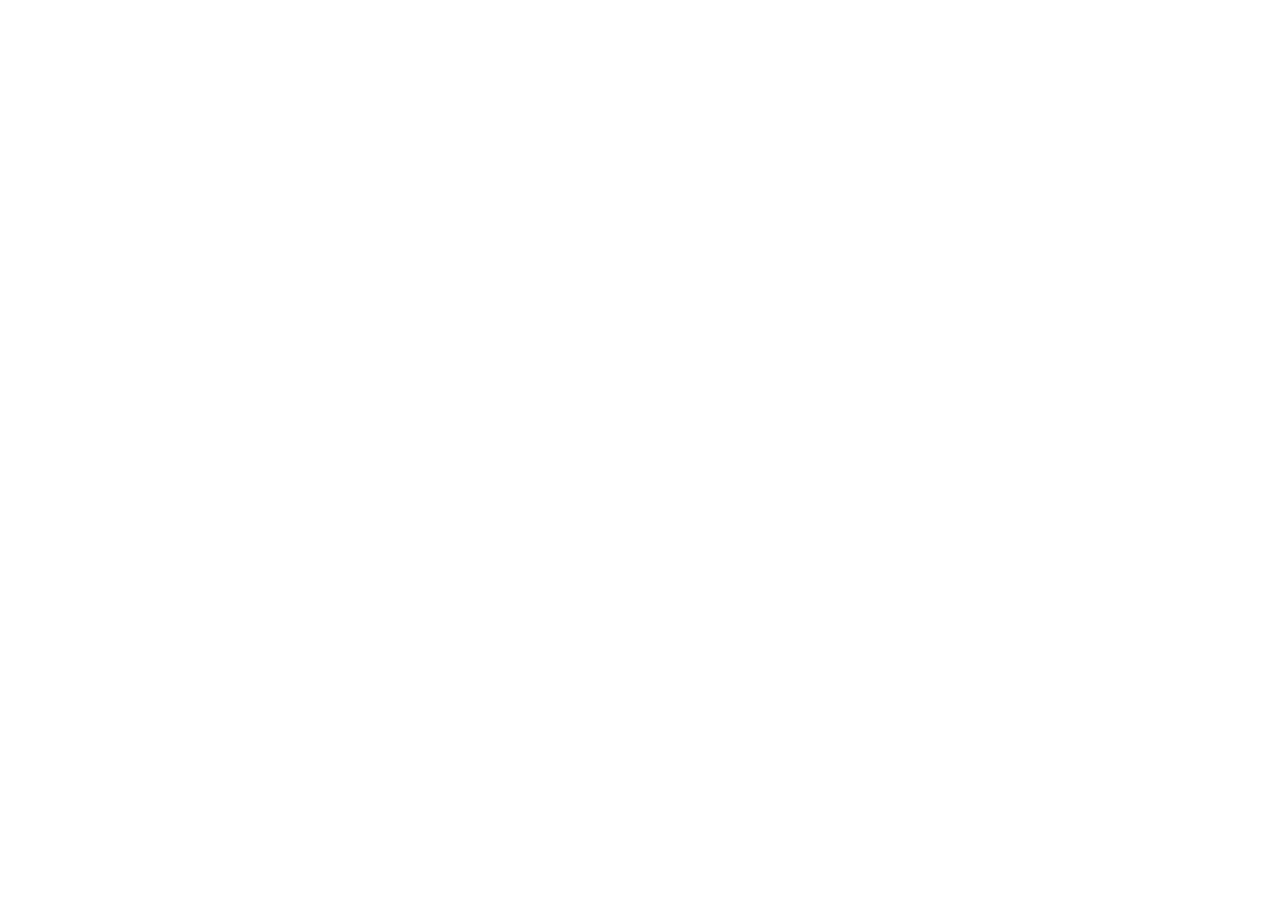
==== commit e32f1fb4: "Add files via upload" ====
--- a/index.html
+++ b/index.html
@@ -12,7 +12,7 @@
     <meta property="og:type" content="website" />
 
     <meta name="twitter:card" content="summary_large_image" />
-    <script type="module" crossorigin src="/assets/index-8kbngYml.js"></script>
+    <script type="module" crossorigin src="/assets/index-_SP9jbfY.js"></script>
     <link rel="stylesheet" crossorigin href="/assets/index-Da8zRV7x.css">
   </head>
 
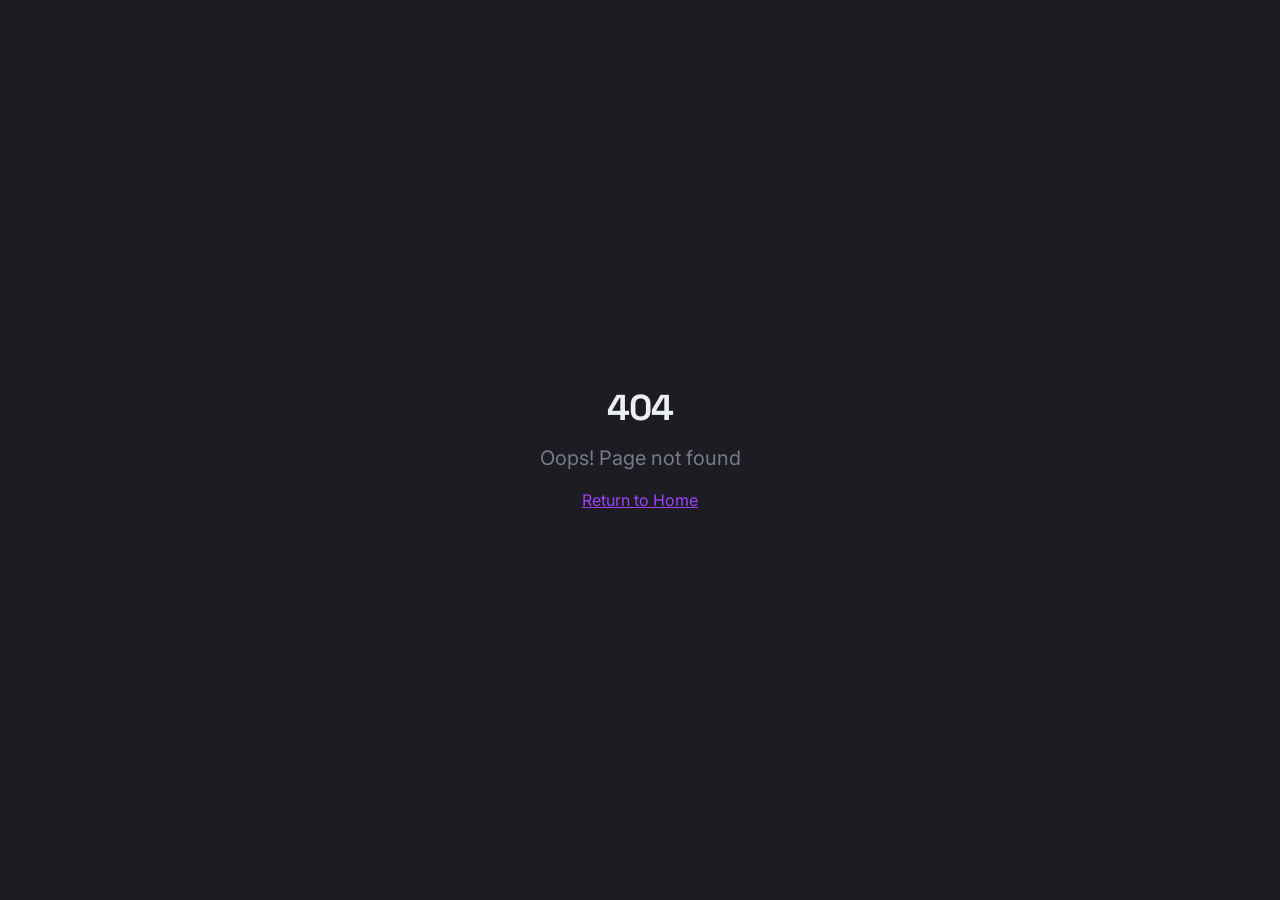
==== commit eaeafc91: "Add files via upload" ====
--- a/index.html
+++ b/index.html
@@ -12,7 +12,7 @@
     <meta property="og:type" content="website" />
 
     <meta name="twitter:card" content="summary_large_image" />
-    <script type="module" crossorigin src="/assets/index-_SP9jbfY.js"></script>
+    <script type="module" crossorigin src="/assets/index-Za0bluzs.js"></script>
     <link rel="stylesheet" crossorigin href="/assets/index-Da8zRV7x.css">
   </head>
 
--- a/assets/index-Da8zRV7x.css
+++ b/assets/index-Da8zRV7x.css
@@ -0,0 +1 @@
+@import"https://fonts.googleapis.com/css2?family=Space+Grotesk:wght@300;400;500;600;700&family=Inter:wght@300;400;500;600&display=swap";*,:before,:after{--tw-border-spacing-x: 0;--tw-border-spacing-y: 0;--tw-translate-x: 0;--tw-translate-y: 0;--tw-rotate: 0;--tw-skew-x: 0;--tw-skew-y: 0;--tw-scale-x: 1;--tw-scale-y: 1;--tw-pan-x: ;--tw-pan-y: ;--tw-pinch-zoom: ;--tw-scroll-snap-strictness: proximity;--tw-gradient-from-position: ;--tw-gradient-via-position: ;--tw-gradient-to-position: ;--tw-ordinal: ;--tw-slashed-zero: ;--tw-numeric-figure: ;--tw-numeric-spacing: ;--tw-numeric-fraction: ;--tw-ring-inset: ;--tw-ring-offset-width: 0px;--tw-ring-offset-color: #fff;--tw-ring-color: rgb(59 130 246 / .5);--tw-ring-offset-shadow: 0 0 #0000;--tw-ring-shadow: 0 0 #0000;--tw-shadow: 0 0 #0000;--tw-shadow-colored: 0 0 #0000;--tw-blur: ;--tw-brightness: ;--tw-contrast: ;--tw-grayscale: ;--tw-hue-rotate: ;--tw-invert: ;--tw-saturate: ;--tw-sepia: ;--tw-drop-shadow: ;--tw-backdrop-blur: ;--tw-backdrop-brightness: ;--tw-backdrop-contrast: ;--tw-backdrop-grayscale: ;--tw-backdrop-hue-rotate: ;--tw-backdrop-invert: ;--tw-backdrop-opacity: ;--tw-backdrop-saturate: ;--tw-backdrop-sepia: ;--tw-contain-size: ;--tw-contain-layout: ;--tw-contain-paint: ;--tw-contain-style: }::backdrop{--tw-border-spacing-x: 0;--tw-border-spacing-y: 0;--tw-translate-x: 0;--tw-translate-y: 0;--tw-rotate: 0;--tw-skew-x: 0;--tw-skew-y: 0;--tw-scale-x: 1;--tw-scale-y: 1;--tw-pan-x: ;--tw-pan-y: ;--tw-pinch-zoom: ;--tw-scroll-snap-strictness: proximity;--tw-gradient-from-position: ;--tw-gradient-via-position: ;--tw-gradient-to-position: ;--tw-ordinal: ;--tw-slashed-zero: ;--tw-numeric-figure: ;--tw-numeric-spacing: ;--tw-numeric-fraction: ;--tw-ring-inset: ;--tw-ring-offset-width: 0px;--tw-ring-offset-color: #fff;--tw-ring-color: rgb(59 130 246 / .5);--tw-ring-offset-shadow: 0 0 #0000;--tw-ring-shadow: 0 0 #0000;--tw-shadow: 0 0 #0000;--tw-shadow-colored: 0 0 #0000;--tw-blur: ;--tw-brightness: ;--tw-contrast: ;--tw-grayscale: ;--tw-hue-rotate: ;--tw-invert: ;--tw-saturate: ;--tw-sepia: ;--tw-drop-shadow: ;--tw-backdrop-blur: ;--tw-backdrop-brightness: ;--tw-backdrop-contrast: ;--tw-backdrop-grayscale: ;--tw-backdrop-hue-rotate: ;--tw-backdrop-invert: ;--tw-backdrop-opacity: ;--tw-backdrop-saturate: ;--tw-backdrop-sepia: ;--tw-contain-size: ;--tw-contain-layout: ;--tw-contain-paint: ;--tw-contain-style: }*,:before,:after{box-sizing:border-box;border-width:0;border-style:solid;border-color:#e5e7eb}:before,:after{--tw-content: ""}html,:host{line-height:1.5;-webkit-text-size-adjust:100%;-moz-tab-size:4;-o-tab-size:4;tab-size:4;font-family:ui-sans-serif,system-ui,sans-serif,"Apple Color Emoji","Segoe UI Emoji",Segoe UI Symbol,"Noto Color Emoji";font-feature-settings:normal;font-variation-settings:normal;-webkit-tap-highlight-color:transparent}body{margin:0;line-height:inherit}hr{height:0;color:inherit;border-top-width:1px}abbr:where([title]){-webkit-text-decoration:underline dotted;text-decoration:underline dotted}h1,h2,h3,h4,h5,h6{font-size:inherit;font-weight:inherit}a{color:inherit;text-decoration:inherit}b,strong{font-weight:bolder}code,kbd,samp,pre{font-family:ui-monospace,SFMono-Regular,Menlo,Monaco,Consolas,Liberation Mono,Courier New,monospace;font-feature-settings:normal;font-variation-settings:normal;font-size:1em}small{font-size:80%}sub,sup{font-size:75%;line-height:0;position:relative;vertical-align:baseline}sub{bottom:-.25em}sup{top:-.5em}table{text-indent:0;border-color:inherit;border-collapse:collapse}button,input,optgroup,select,textarea{font-family:inherit;font-feature-settings:inherit;font-variation-settings:inherit;font-size:100%;font-weight:inherit;line-height:inherit;letter-spacing:inherit;color:inherit;margin:0;padding:0}button,select{text-transform:none}button,input:where([type=button]),input:where([type=reset]),input:where([type=submit]){-webkit-appearance:button;background-color:transparent;background-image:none}:-moz-focusring{outline:auto}:-moz-ui-invalid{box-shadow:none}progress{vertical-align:baseline}::-webkit-inner-spin-button,::-webkit-outer-spin-button{height:auto}[type=search]{-webkit-appearance:textfield;outline-offset:-2px}::-webkit-search-decoration{-webkit-appearance:none}::-webkit-file-upload-button{-webkit-appearance:button;font:inherit}summary{display:list-item}blockquote,dl,dd,h1,h2,h3,h4,h5,h6,hr,figure,p,pre{margin:0}fieldset{margin:0;padding:0}legend{padding:0}ol,ul,menu{list-style:none;margin:0;padding:0}dialog{padding:0}textarea{resize:vertical}input::-moz-placeholder,textarea::-moz-placeholder{opacity:1;color:#9ca3af}input::placeholder,textarea::placeholder{opacity:1;color:#9ca3af}button,[role=button]{cursor:pointer}:disabled{cursor:default}img,svg,video,canvas,audio,iframe,embed,object{display:block;vertical-align:middle}img,video{max-width:100%;height:auto}[hidden]:where(:not([hidden=until-found])){display:none}:root{--background: 240 15% 4%;--foreground: 210 20% 94%;--card: 240 12% 8%;--card-foreground: 210 20% 94%;--popover: 240 12% 8%;--popover-foreground: 210 20% 94%;--primary: 270 95% 62%;--primary-foreground: 0 0% 100%;--secondary: 240 10% 12%;--secondary-foreground: 210 15% 85%;--muted: 240 10% 12%;--muted-foreground: 220 10% 50%;--accent: 270 95% 62%;--accent-foreground: 0 0% 100%;--destructive: 0 84% 60%;--destructive-foreground: 0 0% 100%;--border: 240 8% 16%;--input: 240 8% 16%;--ring: 270 95% 62%;--radius: .75rem;--neon-glow: 270 95% 62%;--neon-cyan: 185 100% 55%;--neon-magenta: 320 100% 60%;--surface-glass: 240 12% 8%;--sidebar-background: 240 15% 4%;--sidebar-foreground: 210 20% 94%;--sidebar-primary: 270 95% 62%;--sidebar-primary-foreground: 0 0% 100%;--sidebar-accent: 240 10% 12%;--sidebar-accent-foreground: 210 20% 94%;--sidebar-border: 240 8% 16%;--sidebar-ring: 270 95% 62%;--font-heading: "Space Grotesk", sans-serif;--font-body: "Inter", sans-serif}*{border-color:hsl(var(--border))}html{scroll-behavior:smooth}body{background-color:hsl(var(--background));color:hsl(var(--foreground));font-family:var(--font-body)}h1,h2,h3,h4,h5,h6{font-family:var(--font-heading);letter-spacing:-.02em}.sr-only{position:absolute;width:1px;height:1px;padding:0;margin:-1px;overflow:hidden;clip:rect(0,0,0,0);white-space:nowrap;border-width:0}.pointer-events-none{pointer-events:none}.pointer-events-auto{pointer-events:auto}.visible{visibility:visible}.invisible{visibility:hidden}.fixed{position:fixed}.absolute{position:absolute}.relative{position:relative}.-inset-4{top:-1rem;right:-1rem;bottom:-1rem;left:-1rem}.inset-0{top:0;right:0;bottom:0;left:0}.inset-x-0{left:0;right:0}.inset-y-0{top:0;bottom:0}.-bottom-1\.5{bottom:-.375rem}.-bottom-12{bottom:-3rem}.-left-12{left:-3rem}.-right-12{right:-3rem}.-top-12{top:-3rem}.bottom-0{bottom:0}.bottom-2{bottom:.5rem}.left-0{left:0}.left-1{left:.25rem}.left-1\/2{left:50%}.left-2{left:.5rem}.left-5{left:1.25rem}.left-\[11px\]{left:11px}.left-\[50\%\]{left:50%}.right-0{right:0}.right-1{right:.25rem}.right-2{right:.5rem}.right-3{right:.75rem}.right-4{right:1rem}.right-6{right:1.5rem}.top-0{top:0}.top-1\.5{top:.375rem}.top-1\/2{top:50%}.top-2{top:.5rem}.top-3\.5{top:.875rem}.top-4{top:1rem}.top-\[1px\]{top:1px}.top-\[50\%\]{top:50%}.top-\[60\%\]{top:60%}.top-full{top:100%}.-z-10{z-index:-10}.z-10{z-index:10}.z-20{z-index:20}.z-50{z-index:50}.z-\[100\]{z-index:100}.z-\[1\]{z-index:1}.z-\[60\]{z-index:60}.-mx-1{margin-left:-.25rem;margin-right:-.25rem}.-mx-3{margin-left:-.75rem;margin-right:-.75rem}.mx-2{margin-left:.5rem;margin-right:.5rem}.mx-3\.5{margin-left:.875rem;margin-right:.875rem}.mx-auto{margin-left:auto;margin-right:auto}.my-0\.5{margin-top:.125rem;margin-bottom:.125rem}.my-1{margin-top:.25rem;margin-bottom:.25rem}.-ml-4{margin-left:-1rem}.-mt-2{margin-top:-.5rem}.-mt-4{margin-top:-1rem}.mb-1{margin-bottom:.25rem}.mb-10{margin-bottom:2.5rem}.mb-12{margin-bottom:3rem}.mb-16{margin-bottom:4rem}.mb-2{margin-bottom:.5rem}.mb-3{margin-bottom:.75rem}.mb-4{margin-bottom:1rem}.mb-5{margin-bottom:1.25rem}.mb-6{margin-bottom:1.5rem}.mb-8{margin-bottom:2rem}.ml-1{margin-left:.25rem}.ml-\[14px\]{margin-left:14px}.ml-auto{margin-left:auto}.mr-2{margin-right:.5rem}.mt-0\.5{margin-top:.125rem}.mt-1{margin-top:.25rem}.mt-1\.5{margin-top:.375rem}.mt-12{margin-top:3rem}.mt-2{margin-top:.5rem}.mt-24{margin-top:6rem}.mt-3{margin-top:.75rem}.mt-4{margin-top:1rem}.mt-6{margin-top:1.5rem}.mt-8{margin-top:2rem}.mt-auto{margin-top:auto}.block{display:block}.inline-block{display:inline-block}.flex{display:flex}.inline-flex{display:inline-flex}.table{display:table}.grid{display:grid}.hidden{display:none}.aspect-square{aspect-ratio:1 / 1}.aspect-video{aspect-ratio:16 / 9}.size-4{width:1rem;height:1rem}.h-0\.5{height:.125rem}.h-1\.5{height:.375rem}.h-10{height:2.5rem}.h-11{height:2.75rem}.h-12{height:3rem}.h-2{height:.5rem}.h-2\.5{height:.625rem}.h-3{height:.75rem}.h-3\.5{height:.875rem}.h-4{height:1rem}.h-48{height:12rem}.h-5{height:1.25rem}.h-6{height:1.5rem}.h-7{height:1.75rem}.h-8{height:2rem}.h-9{height:2.25rem}.h-\[16px\]{height:16px}.h-\[1px\]{height:1px}.h-\[23px\]{height:23px}.h-\[var\(--radix-navigation-menu-viewport-height\)\]{height:var(--radix-navigation-menu-viewport-height)}.h-\[var\(--radix-select-trigger-height\)\]{height:var(--radix-select-trigger-height)}.h-auto{height:auto}.h-full{height:100%}.h-px{height:1px}.h-svh{height:100svh}.max-h-96{max-height:24rem}.max-h-\[300px\]{max-height:300px}.max-h-\[85vh\]{max-height:85vh}.max-h-screen{max-height:100vh}.min-h-0{min-height:0px}.min-h-\[80px\]{min-height:80px}.min-h-screen{min-height:100vh}.min-h-svh{min-height:100svh}.w-0{width:0px}.w-1{width:.25rem}.w-1\.5{width:.375rem}.w-10{width:2.5rem}.w-11{width:2.75rem}.w-12{width:3rem}.w-16{width:4rem}.w-2{width:.5rem}.w-2\.5{width:.625rem}.w-3{width:.75rem}.w-3\.5{width:.875rem}.w-3\/4{width:75%}.w-4{width:1rem}.w-48{width:12rem}.w-5{width:1.25rem}.w-64{width:16rem}.w-7{width:1.75rem}.w-72{width:18rem}.w-8{width:2rem}.w-9{width:2.25rem}.w-\[--sidebar-width\]{width:var(--sidebar-width)}.w-\[100px\]{width:100px}.w-\[16px\]{width:16px}.w-\[1px\]{width:1px}.w-\[23px\]{width:23px}.w-auto{width:auto}.w-full{width:100%}.w-max{width:-moz-max-content;width:max-content}.w-px{width:1px}.min-w-0{min-width:0px}.min-w-5{min-width:1.25rem}.min-w-\[12rem\]{min-width:12rem}.min-w-\[8rem\]{min-width:8rem}.min-w-\[var\(--radix-select-trigger-width\)\]{min-width:var(--radix-select-trigger-width)}.max-w-2xl{max-width:42rem}.max-w-3xl{max-width:48rem}.max-w-5xl{max-width:64rem}.max-w-6xl{max-width:72rem}.max-w-7xl{max-width:80rem}.max-w-\[--skeleton-width\]{max-width:var(--skeleton-width)}.max-w-\[200px\]{max-width:200px}.max-w-lg{max-width:32rem}.max-w-max{max-width:-moz-max-content;max-width:max-content}.max-w-md{max-width:28rem}.max-w-none{max-width:none}.max-w-xl{max-width:36rem}.max-w-xs{max-width:20rem}.flex-1{flex:1 1 0%}.flex-shrink-0,.shrink-0{flex-shrink:0}.grow{flex-grow:1}.grow-0{flex-grow:0}.basis-full{flex-basis:100%}.caption-bottom{caption-side:bottom}.border-collapse{border-collapse:collapse}.-translate-x-1\/2{--tw-translate-x: -50%;transform:translate(var(--tw-translate-x),var(--tw-translate-y)) rotate(var(--tw-rotate)) skew(var(--tw-skew-x)) skewY(var(--tw-skew-y)) scaleX(var(--tw-scale-x)) scaleY(var(--tw-scale-y))}.-translate-x-px{--tw-translate-x: -1px;transform:translate(var(--tw-translate-x),var(--tw-translate-y)) rotate(var(--tw-rotate)) skew(var(--tw-skew-x)) skewY(var(--tw-skew-y)) scaleX(var(--tw-scale-x)) scaleY(var(--tw-scale-y))}.-translate-y-1\/2{--tw-translate-y: -50%;transform:translate(var(--tw-translate-x),var(--tw-translate-y)) rotate(var(--tw-rotate)) skew(var(--tw-skew-x)) skewY(var(--tw-skew-y)) scaleX(var(--tw-scale-x)) scaleY(var(--tw-scale-y))}.translate-x-0{--tw-translate-x: 0px;transform:translate(var(--tw-translate-x),var(--tw-translate-y)) rotate(var(--tw-rotate)) skew(var(--tw-skew-x)) skewY(var(--tw-skew-y)) scaleX(var(--tw-scale-x)) scaleY(var(--tw-scale-y))}.translate-x-2{--tw-translate-x: .5rem;transform:translate(var(--tw-translate-x),var(--tw-translate-y)) rotate(var(--tw-rotate)) skew(var(--tw-skew-x)) skewY(var(--tw-skew-y)) scaleX(var(--tw-scale-x)) scaleY(var(--tw-scale-y))}.translate-x-\[-50\%\]{--tw-translate-x: -50%;transform:translate(var(--tw-translate-x),var(--tw-translate-y)) rotate(var(--tw-rotate)) skew(var(--tw-skew-x)) skewY(var(--tw-skew-y)) scaleX(var(--tw-scale-x)) scaleY(var(--tw-scale-y))}.translate-x-px{--tw-translate-x: 1px;transform:translate(var(--tw-translate-x),var(--tw-translate-y)) rotate(var(--tw-rotate)) skew(var(--tw-skew-x)) skewY(var(--tw-skew-y)) scaleX(var(--tw-scale-x)) scaleY(var(--tw-scale-y))}.translate-y-\[-50\%\]{--tw-translate-y: -50%;transform:translate(var(--tw-translate-x),var(--tw-translate-y)) rotate(var(--tw-rotate)) skew(var(--tw-skew-x)) skewY(var(--tw-skew-y)) scaleX(var(--tw-scale-x)) scaleY(var(--tw-scale-y))}.rotate-45{--tw-rotate: 45deg;transform:translate(var(--tw-translate-x),var(--tw-translate-y)) rotate(var(--tw-rotate)) skew(var(--tw-skew-x)) skewY(var(--tw-skew-y)) scaleX(var(--tw-scale-x)) scaleY(var(--tw-scale-y))}.rotate-90{--tw-rotate: 90deg;transform:translate(var(--tw-translate-x),var(--tw-translate-y)) rotate(var(--tw-rotate)) skew(var(--tw-skew-x)) skewY(var(--tw-skew-y)) scaleX(var(--tw-scale-x)) scaleY(var(--tw-scale-y))}.scale-110{--tw-scale-x: 1.1;--tw-scale-y: 1.1;transform:translate(var(--tw-translate-x),var(--tw-translate-y)) rotate(var(--tw-rotate)) skew(var(--tw-skew-x)) skewY(var(--tw-skew-y)) scaleX(var(--tw-scale-x)) scaleY(var(--tw-scale-y))}.transform{transform:translate(var(--tw-translate-x),var(--tw-translate-y)) rotate(var(--tw-rotate)) skew(var(--tw-skew-x)) skewY(var(--tw-skew-y)) scaleX(var(--tw-scale-x)) scaleY(var(--tw-scale-y))}@keyframes blur-in{0%{opacity:0;filter:blur(12px);transform:translateY(10px)}to{opacity:1;filter:blur(0);transform:translateY(0)}}.animate-blur-in{animation:blur-in .8s ease-out forwards}@keyframes fade-in{0%{opacity:0;transform:translateY(20px)}to{opacity:1;transform:translateY(0)}}.animate-fade-in{animation:fade-in .7s ease-out forwards}@keyframes fade-in-left{0%{opacity:0;transform:translate(-40px)}to{opacity:1;transform:translate(0)}}.animate-fade-in-left{animation:fade-in-left .7s ease-out forwards}@keyframes fade-in-right{0%{opacity:0;transform:translate(40px)}to{opacity:1;transform:translate(0)}}.animate-fade-in-right{animation:fade-in-right .7s ease-out forwards}@keyframes float{0%,to{transform:translateY(0)}50%{transform:translateY(-8px)}}.animate-float{animation:float 3s ease-in-out infinite}@keyframes pulse{50%{opacity:.5}}.animate-pulse{animation:pulse 2s cubic-bezier(.4,0,.6,1) infinite}@keyframes scale-up{0%{opacity:0;transform:scale(.9) translateY(20px)}to{opacity:1;transform:scale(1) translateY(0)}}.animate-scale-up{animation:scale-up .7s cubic-bezier(.16,1,.3,1) forwards}@keyframes slide-up{0%{opacity:0;transform:translateY(60px)}to{opacity:1;transform:translateY(0)}}.animate-slide-up{animation:slide-up .8s cubic-bezier(.16,1,.3,1) forwards}.cursor-default{cursor:default}.cursor-pointer{cursor:pointer}.touch-none{touch-action:none}.select-none{-webkit-user-select:none;-moz-user-select:none;user-select:none}.resize{resize:both}.list-none{list-style-type:none}.grid-cols-1{grid-template-columns:repeat(1,minmax(0,1fr))}.grid-cols-2{grid-template-columns:repeat(2,minmax(0,1fr))}.flex-row{flex-direction:row}.flex-col{flex-direction:column}.flex-col-reverse{flex-direction:column-reverse}.flex-wrap{flex-wrap:wrap}.items-start{align-items:flex-start}.items-end{align-items:flex-end}.items-center{align-items:center}.items-stretch{align-items:stretch}.justify-end{justify-content:flex-end}.justify-center{justify-content:center}.justify-between{justify-content:space-between}.gap-1{gap:.25rem}.gap-1\.5{gap:.375rem}.gap-10{gap:2.5rem}.gap-12{gap:3rem}.gap-16{gap:4rem}.gap-2{gap:.5rem}.gap-3{gap:.75rem}.gap-4{gap:1rem}.gap-5{gap:1.25rem}.gap-6{gap:1.5rem}.gap-8{gap:2rem}.space-x-1>:not([hidden])~:not([hidden]){--tw-space-x-reverse: 0;margin-right:calc(.25rem * var(--tw-space-x-reverse));margin-left:calc(.25rem * calc(1 - var(--tw-space-x-reverse)))}.space-x-4>:not([hidden])~:not([hidden]){--tw-space-x-reverse: 0;margin-right:calc(1rem * var(--tw-space-x-reverse));margin-left:calc(1rem * calc(1 - var(--tw-space-x-reverse)))}.space-y-1>:not([hidden])~:not([hidden]){--tw-space-y-reverse: 0;margin-top:calc(.25rem * calc(1 - var(--tw-space-y-reverse)));margin-bottom:calc(.25rem * var(--tw-space-y-reverse))}.space-y-1\.5>:not([hidden])~:not([hidden]){--tw-space-y-reverse: 0;margin-top:calc(.375rem * calc(1 - var(--tw-space-y-reverse)));margin-bottom:calc(.375rem * var(--tw-space-y-reverse))}.space-y-2>:not([hidden])~:not([hidden]){--tw-space-y-reverse: 0;margin-top:calc(.5rem * calc(1 - var(--tw-space-y-reverse)));margin-bottom:calc(.5rem * var(--tw-space-y-reverse))}.space-y-2\.5>:not([hidden])~:not([hidden]){--tw-space-y-reverse: 0;margin-top:calc(.625rem * calc(1 - var(--tw-space-y-reverse)));margin-bottom:calc(.625rem * var(--tw-space-y-reverse))}.space-y-3>:not([hidden])~:not([hidden]){--tw-space-y-reverse: 0;margin-top:calc(.75rem * calc(1 - var(--tw-space-y-reverse)));margin-bottom:calc(.75rem * var(--tw-space-y-reverse))}.space-y-4>:not([hidden])~:not([hidden]){--tw-space-y-reverse: 0;margin-top:calc(1rem * calc(1 - var(--tw-space-y-reverse)));margin-bottom:calc(1rem * var(--tw-space-y-reverse))}.space-y-8>:not([hidden])~:not([hidden]){--tw-space-y-reverse: 0;margin-top:calc(2rem * calc(1 - var(--tw-space-y-reverse)));margin-bottom:calc(2rem * var(--tw-space-y-reverse))}.overflow-auto{overflow:auto}.overflow-hidden{overflow:hidden}.overflow-y-auto{overflow-y:auto}.overflow-x-hidden{overflow-x:hidden}.truncate{overflow:hidden;text-overflow:ellipsis;white-space:nowrap}.whitespace-nowrap{white-space:nowrap}.break-words{overflow-wrap:break-word}.rounded{border-radius:.25rem}.rounded-2xl{border-radius:1rem}.rounded-3xl{border-radius:1.5rem}.rounded-\[2px\]{border-radius:2px}.rounded-\[inherit\]{border-radius:inherit}.rounded-full{border-radius:9999px}.rounded-lg{border-radius:var(--radius)}.rounded-md{border-radius:calc(var(--radius) - 2px)}.rounded-sm{border-radius:calc(var(--radius) - 4px)}.rounded-xl{border-radius:.75rem}.rounded-t-\[10px\]{border-top-left-radius:10px;border-top-right-radius:10px}.rounded-tl-sm{border-top-left-radius:calc(var(--radius) - 4px)}.border{border-width:1px}.border-2{border-width:2px}.border-\[1\.5px\]{border-width:1.5px}.border-y{border-top-width:1px;border-bottom-width:1px}.border-b{border-bottom-width:1px}.border-l{border-left-width:1px}.border-r{border-right-width:1px}.border-t{border-top-width:1px}.border-dashed{border-style:dashed}.border-\[--color-border\]{border-color:var(--color-border)}.border-\[hsl\(var\(--neon-cyan\)\)\]{border-color:hsl(var(--neon-cyan))}.border-background{border-color:hsl(var(--background))}.border-border{border-color:hsl(var(--border))}.border-border\/20{border-color:hsl(var(--border) / .2)}.border-border\/30{border-color:hsl(var(--border) / .3)}.border-border\/50{border-color:hsl(var(--border) / .5)}.border-destructive{border-color:hsl(var(--destructive))}.border-destructive\/50{border-color:hsl(var(--destructive) / .5)}.border-input{border-color:hsl(var(--input))}.border-neon-cyan\/20{border-color:hsl(var(--neon-cyan) / .2)}.border-neon-cyan\/50{border-color:hsl(var(--neon-cyan) / .5)}.border-primary{border-color:hsl(var(--primary))}.border-primary\/10{border-color:hsl(var(--primary) / .1)}.border-primary\/20{border-color:hsl(var(--primary) / .2)}.border-sidebar-border{border-color:hsl(var(--sidebar-border))}.border-transparent{border-color:transparent}.border-l-transparent{border-left-color:transparent}.border-t-transparent{border-top-color:transparent}.bg-\[--color-bg\]{background-color:var(--color-bg)}.bg-\[hsl\(var\(--neon-cyan\)\)\]{background-color:hsl(var(--neon-cyan))}.bg-\[hsl\(var\(--neon-cyan\)\/\.15\)\]{background-color:hsl(var(--neon-cyan)/.15)}.bg-accent{background-color:hsl(var(--accent))}.bg-background{background-color:hsl(var(--background))}.bg-background\/50{background-color:hsl(var(--background) / .5)}.bg-background\/80{background-color:hsl(var(--background) / .8)}.bg-black{--tw-bg-opacity: 1;background-color:rgb(0 0 0 / var(--tw-bg-opacity, 1))}.bg-black\/80{background-color:#000c}.bg-border{background-color:hsl(var(--border))}.bg-border\/30{background-color:hsl(var(--border) / .3)}.bg-card{background-color:hsl(var(--card))}.bg-card\/40{background-color:hsl(var(--card) / .4)}.bg-card\/50{background-color:hsl(var(--card) / .5)}.bg-card\/70{background-color:hsl(var(--card) / .7)}.bg-card\/95{background-color:hsl(var(--card) / .95)}.bg-destructive{background-color:hsl(var(--destructive))}.bg-foreground{background-color:hsl(var(--foreground))}.bg-muted{background-color:hsl(var(--muted))}.bg-muted-foreground\/30{background-color:hsl(var(--muted-foreground) / .3)}.bg-muted-foreground\/40{background-color:hsl(var(--muted-foreground) / .4)}.bg-muted\/50{background-color:hsl(var(--muted) / .5)}.bg-neon-cyan{background-color:hsl(var(--neon-cyan))}.bg-neon-cyan\/10{background-color:hsl(var(--neon-cyan) / .1)}.bg-neon-cyan\/5{background-color:hsl(var(--neon-cyan) / .05)}.bg-popover{background-color:hsl(var(--popover))}.bg-primary{background-color:hsl(var(--primary))}.bg-primary\/10{background-color:hsl(var(--primary) / .1)}.bg-primary\/20{background-color:hsl(var(--primary) / .2)}.bg-primary\/\[0\.03\]{background-color:hsl(var(--primary) / .03)}.bg-secondary{background-color:hsl(var(--secondary))}.bg-sidebar{background-color:hsl(var(--sidebar-background))}.bg-sidebar-border{background-color:hsl(var(--sidebar-border))}.bg-transparent{background-color:transparent}.bg-gradient-to-b{background-image:linear-gradient(to bottom,var(--tw-gradient-stops))}.bg-gradient-to-br{background-image:linear-gradient(to bottom right,var(--tw-gradient-stops))}.bg-gradient-to-r{background-image:linear-gradient(to right,var(--tw-gradient-stops))}.from-primary\/40{--tw-gradient-from: hsl(var(--primary) / .4) var(--tw-gradient-from-position);--tw-gradient-to: hsl(var(--primary) / 0) var(--tw-gradient-to-position);--tw-gradient-stops: var(--tw-gradient-from), var(--tw-gradient-to)}.from-primary\/5{--tw-gradient-from: hsl(var(--primary) / .05) var(--tw-gradient-from-position);--tw-gradient-to: hsl(var(--primary) / 0) var(--tw-gradient-to-position);--tw-gradient-stops: var(--tw-gradient-from), var(--tw-gradient-to)}.from-transparent{--tw-gradient-from: transparent var(--tw-gradient-from-position);--tw-gradient-to: rgb(0 0 0 / 0) var(--tw-gradient-to-position);--tw-gradient-stops: var(--tw-gradient-from), var(--tw-gradient-to)}.via-neon-cyan\/20{--tw-gradient-to: hsl(var(--neon-cyan) / 0) var(--tw-gradient-to-position);--tw-gradient-stops: var(--tw-gradient-from), hsl(var(--neon-cyan) / .2) var(--tw-gradient-via-position), var(--tw-gradient-to)}.via-primary\/30{--tw-gradient-to: hsl(var(--primary) / 0) var(--tw-gradient-to-position);--tw-gradient-stops: var(--tw-gradient-from), hsl(var(--primary) / .3) var(--tw-gradient-via-position), var(--tw-gradient-to)}.via-primary\/50{--tw-gradient-to: hsl(var(--primary) / 0) var(--tw-gradient-to-position);--tw-gradient-stops: var(--tw-gradient-from), hsl(var(--primary) / .5) var(--tw-gradient-via-position), var(--tw-gradient-to)}.to-transparent{--tw-gradient-to: transparent var(--tw-gradient-to-position)}.fill-current{fill:currentColor}.object-cover{-o-object-fit:cover;object-fit:cover}.p-0{padding:0}.p-1{padding:.25rem}.p-2{padding:.5rem}.p-3{padding:.75rem}.p-4{padding:1rem}.p-5{padding:1.25rem}.p-6{padding:1.5rem}.p-\[1px\]{padding:1px}.px-1{padding-left:.25rem;padding-right:.25rem}.px-2{padding-left:.5rem;padding-right:.5rem}.px-2\.5{padding-left:.625rem;padding-right:.625rem}.px-3{padding-left:.75rem;padding-right:.75rem}.px-4{padding-left:1rem;padding-right:1rem}.px-5{padding-left:1.25rem;padding-right:1.25rem}.px-6{padding-left:1.5rem;padding-right:1.5rem}.px-8{padding-left:2rem;padding-right:2rem}.py-0\.5{padding-top:.125rem;padding-bottom:.125rem}.py-1{padding-top:.25rem;padding-bottom:.25rem}.py-1\.5{padding-top:.375rem;padding-bottom:.375rem}.py-12{padding-top:3rem;padding-bottom:3rem}.py-16{padding-top:4rem;padding-bottom:4rem}.py-2{padding-top:.5rem;padding-bottom:.5rem}.py-2\.5{padding-top:.625rem;padding-bottom:.625rem}.py-20{padding-top:5rem;padding-bottom:5rem}.py-24{padding-top:6rem;padding-bottom:6rem}.py-3{padding-top:.75rem;padding-bottom:.75rem}.py-4{padding-top:1rem;padding-bottom:1rem}.py-6{padding-top:1.5rem;padding-bottom:1.5rem}.pb-10{padding-bottom:2.5rem}.pb-2{padding-bottom:.5rem}.pb-3{padding-bottom:.75rem}.pb-4{padding-bottom:1rem}.pl-2\.5{padding-left:.625rem}.pl-4{padding-left:1rem}.pl-8{padding-left:2rem}.pr-2{padding-right:.5rem}.pr-2\.5{padding-right:.625rem}.pr-8{padding-right:2rem}.pt-0{padding-top:0}.pt-1{padding-top:.25rem}.pt-20{padding-top:5rem}.pt-3{padding-top:.75rem}.pt-4{padding-top:1rem}.pt-8{padding-top:2rem}.text-left{text-align:left}.text-center{text-align:center}.align-middle{vertical-align:middle}.font-heading{font-family:Space Grotesk,sans-serif}.font-mono{font-family:ui-monospace,SFMono-Regular,Menlo,Monaco,Consolas,Liberation Mono,Courier New,monospace}.text-2xl{font-size:1.5rem;line-height:2rem}.text-3xl{font-size:1.875rem;line-height:2.25rem}.text-4xl{font-size:2.25rem;line-height:2.5rem}.text-5xl{font-size:3rem;line-height:1}.text-\[0\.8rem\]{font-size:.8rem}.text-\[10px\]{font-size:10px}.text-base{font-size:1rem;line-height:1.5rem}.text-lg{font-size:1.125rem;line-height:1.75rem}.text-sm{font-size:.875rem;line-height:1.25rem}.text-xl{font-size:1.25rem;line-height:1.75rem}.text-xs{font-size:.75rem;line-height:1rem}.font-bold{font-weight:700}.font-medium{font-weight:500}.font-normal{font-weight:400}.font-semibold{font-weight:600}.uppercase{text-transform:uppercase}.italic{font-style:italic}.tabular-nums{--tw-numeric-spacing: tabular-nums;font-variant-numeric:var(--tw-ordinal) var(--tw-slashed-zero) var(--tw-numeric-figure) var(--tw-numeric-spacing) var(--tw-numeric-fraction)}.leading-\[0\.95\]{line-height:.95}.leading-none{line-height:1}.leading-relaxed{line-height:1.625}.leading-snug{line-height:1.375}.leading-tight{line-height:1.25}.tracking-\[0\.15em\]{letter-spacing:.15em}.tracking-\[0\.2em\]{letter-spacing:.2em}.tracking-\[0\.3em\]{letter-spacing:.3em}.tracking-tight{letter-spacing:-.025em}.tracking-wider{letter-spacing:.05em}.tracking-widest{letter-spacing:.1em}.text-\[hsl\(var\(--neon-cyan\)\)\]{color:hsl(var(--neon-cyan))}.text-accent-foreground{color:hsl(var(--accent-foreground))}.text-card-foreground{color:hsl(var(--card-foreground))}.text-current{color:currentColor}.text-destructive{color:hsl(var(--destructive))}.text-destructive-foreground{color:hsl(var(--destructive-foreground))}.text-foreground{color:hsl(var(--foreground))}.text-foreground\/50{color:hsl(var(--foreground) / .5)}.text-muted-foreground{color:hsl(var(--muted-foreground))}.text-muted-foreground\/50{color:hsl(var(--muted-foreground) / .5)}.text-muted-foreground\/60{color:hsl(var(--muted-foreground) / .6)}.text-neon-cyan{color:hsl(var(--neon-cyan))}.text-neon-cyan\/30{color:hsl(var(--neon-cyan) / .3)}.text-neon-cyan\/60{color:hsl(var(--neon-cyan) / .6)}.text-neon-cyan\/70{color:hsl(var(--neon-cyan) / .7)}.text-popover-foreground{color:hsl(var(--popover-foreground))}.text-primary{color:hsl(var(--primary))}.text-primary-foreground{color:hsl(var(--primary-foreground))}.text-primary\/60{color:hsl(var(--primary) / .6)}.text-primary\/70{color:hsl(var(--primary) / .7)}.text-secondary-foreground{color:hsl(var(--secondary-foreground))}.text-sidebar-foreground{color:hsl(var(--sidebar-foreground))}.text-sidebar-foreground\/70{color:hsl(var(--sidebar-foreground) / .7)}.underline{text-decoration-line:underline}.underline-offset-4{text-underline-offset:4px}.opacity-0{opacity:0}.opacity-100{opacity:1}.opacity-50{opacity:.5}.opacity-60{opacity:.6}.opacity-70{opacity:.7}.opacity-90{opacity:.9}.shadow-2xl{--tw-shadow: 0 25px 50px -12px rgb(0 0 0 / .25);--tw-shadow-colored: 0 25px 50px -12px var(--tw-shadow-color);box-shadow:var(--tw-ring-offset-shadow, 0 0 #0000),var(--tw-ring-shadow, 0 0 #0000),var(--tw-shadow)}.shadow-\[0_0_0_1px_hsl\(var\(--sidebar-border\)\)\]{--tw-shadow: 0 0 0 1px hsl(var(--sidebar-border));--tw-shadow-colored: 0 0 0 1px var(--tw-shadow-color);box-shadow:var(--tw-ring-offset-shadow, 0 0 #0000),var(--tw-ring-shadow, 0 0 #0000),var(--tw-shadow)}.shadow-\[0_0_10px_hsl\(var\(--primary\)\/0\.5\)\]{--tw-shadow: 0 0 10px hsl(var(--primary)/.5);--tw-shadow-colored: 0 0 10px var(--tw-shadow-color);box-shadow:var(--tw-ring-offset-shadow, 0 0 #0000),var(--tw-ring-shadow, 0 0 #0000),var(--tw-shadow)}.shadow-\[0_0_12px_hsl\(var\(--neon-cyan\)\/0\.6\)\]{--tw-shadow: 0 0 12px hsl(var(--neon-cyan)/.6);--tw-shadow-colored: 0 0 12px var(--tw-shadow-color);box-shadow:var(--tw-ring-offset-shadow, 0 0 #0000),var(--tw-ring-shadow, 0 0 #0000),var(--tw-shadow)}.shadow-\[0_0_12px_hsl\(var\(--primary\)\/0\.6\)\]{--tw-shadow: 0 0 12px hsl(var(--primary)/.6);--tw-shadow-colored: 0 0 12px var(--tw-shadow-color);box-shadow:var(--tw-ring-offset-shadow, 0 0 #0000),var(--tw-ring-shadow, 0 0 #0000),var(--tw-shadow)}.shadow-\[0_0_30px_-10px_hsl\(var\(--neon-cyan\)\/0\.2\)\]{--tw-shadow: 0 0 30px -10px hsl(var(--neon-cyan)/.2);--tw-shadow-colored: 0 0 30px -10px var(--tw-shadow-color);box-shadow:var(--tw-ring-offset-shadow, 0 0 #0000),var(--tw-ring-shadow, 0 0 #0000),var(--tw-shadow)}.shadow-\[0_0_80px_-20px_hsl\(var\(--primary\)\/0\.15\)\]{--tw-shadow: 0 0 80px -20px hsl(var(--primary)/.15);--tw-shadow-colored: 0 0 80px -20px var(--tw-shadow-color);box-shadow:var(--tw-ring-offset-shadow, 0 0 #0000),var(--tw-ring-shadow, 0 0 #0000),var(--tw-shadow)}.shadow-lg{--tw-shadow: 0 10px 15px -3px rgb(0 0 0 / .1), 0 4px 6px -4px rgb(0 0 0 / .1);--tw-shadow-colored: 0 10px 15px -3px var(--tw-shadow-color), 0 4px 6px -4px var(--tw-shadow-color);box-shadow:var(--tw-ring-offset-shadow, 0 0 #0000),var(--tw-ring-shadow, 0 0 #0000),var(--tw-shadow)}.shadow-md{--tw-shadow: 0 4px 6px -1px rgb(0 0 0 / .1), 0 2px 4px -2px rgb(0 0 0 / .1);--tw-shadow-colored: 0 4px 6px -1px var(--tw-shadow-color), 0 2px 4px -2px var(--tw-shadow-color);box-shadow:var(--tw-ring-offset-shadow, 0 0 #0000),var(--tw-ring-shadow, 0 0 #0000),var(--tw-shadow)}.shadow-none{--tw-shadow: 0 0 #0000;--tw-shadow-colored: 0 0 #0000;box-shadow:var(--tw-ring-offset-shadow, 0 0 #0000),var(--tw-ring-shadow, 0 0 #0000),var(--tw-shadow)}.shadow-sm{--tw-shadow: 0 1px 2px 0 rgb(0 0 0 / .05);--tw-shadow-colored: 0 1px 2px 0 var(--tw-shadow-color);box-shadow:var(--tw-ring-offset-shadow, 0 0 #0000),var(--tw-ring-shadow, 0 0 #0000),var(--tw-shadow)}.shadow-xl{--tw-shadow: 0 20px 25px -5px rgb(0 0 0 / .1), 0 8px 10px -6px rgb(0 0 0 / .1);--tw-shadow-colored: 0 20px 25px -5px var(--tw-shadow-color), 0 8px 10px -6px var(--tw-shadow-color);box-shadow:var(--tw-ring-offset-shadow, 0 0 #0000),var(--tw-ring-shadow, 0 0 #0000),var(--tw-shadow)}.outline-none{outline:2px solid transparent;outline-offset:2px}.outline{outline-style:solid}.ring-0{--tw-ring-offset-shadow: var(--tw-ring-inset) 0 0 0 var(--tw-ring-offset-width) var(--tw-ring-offset-color);--tw-ring-shadow: var(--tw-ring-inset) 0 0 0 calc(0px + var(--tw-ring-offset-width)) var(--tw-ring-color);box-shadow:var(--tw-ring-offset-shadow),var(--tw-ring-shadow),var(--tw-shadow, 0 0 #0000)}.ring-1{--tw-ring-offset-shadow: var(--tw-ring-inset) 0 0 0 var(--tw-ring-offset-width) var(--tw-ring-offset-color);--tw-ring-shadow: var(--tw-ring-inset) 0 0 0 calc(1px + var(--tw-ring-offset-width)) var(--tw-ring-color);box-shadow:var(--tw-ring-offset-shadow),var(--tw-ring-shadow),var(--tw-shadow, 0 0 #0000)}.ring-2{--tw-ring-offset-shadow: var(--tw-ring-inset) 0 0 0 var(--tw-ring-offset-width) var(--tw-ring-offset-color);--tw-ring-shadow: var(--tw-ring-inset) 0 0 0 calc(2px + var(--tw-ring-offset-width)) var(--tw-ring-color);box-shadow:var(--tw-ring-offset-shadow),var(--tw-ring-shadow),var(--tw-shadow, 0 0 #0000)}.ring-border{--tw-ring-color: hsl(var(--border))}.ring-border\/50{--tw-ring-color: hsl(var(--border) / .5)}.ring-ring{--tw-ring-color: hsl(var(--ring))}.ring-sidebar-ring{--tw-ring-color: hsl(var(--sidebar-ring))}.ring-offset-background{--tw-ring-offset-color: hsl(var(--background))}.blur-2xl{--tw-blur: blur(40px);filter:var(--tw-blur) var(--tw-brightness) var(--tw-contrast) var(--tw-grayscale) var(--tw-hue-rotate) var(--tw-invert) var(--tw-saturate) var(--tw-sepia) var(--tw-drop-shadow)}.filter{filter:var(--tw-blur) var(--tw-brightness) var(--tw-contrast) var(--tw-grayscale) var(--tw-hue-rotate) var(--tw-invert) var(--tw-saturate) var(--tw-sepia) var(--tw-drop-shadow)}.backdrop-blur-md{--tw-backdrop-blur: blur(12px);-webkit-backdrop-filter:var(--tw-backdrop-blur) var(--tw-backdrop-brightness) var(--tw-backdrop-contrast) var(--tw-backdrop-grayscale) var(--tw-backdrop-hue-rotate) var(--tw-backdrop-invert) var(--tw-backdrop-opacity) var(--tw-backdrop-saturate) var(--tw-backdrop-sepia);backdrop-filter:var(--tw-backdrop-blur) var(--tw-backdrop-brightness) var(--tw-backdrop-contrast) var(--tw-backdrop-grayscale) var(--tw-backdrop-hue-rotate) var(--tw-backdrop-invert) var(--tw-backdrop-opacity) var(--tw-backdrop-saturate) var(--tw-backdrop-sepia)}.backdrop-blur-sm{--tw-backdrop-blur: blur(4px);-webkit-backdrop-filter:var(--tw-backdrop-blur) var(--tw-backdrop-brightness) var(--tw-backdrop-contrast) var(--tw-backdrop-grayscale) var(--tw-backdrop-hue-rotate) var(--tw-backdrop-invert) var(--tw-backdrop-opacity) var(--tw-backdrop-saturate) var(--tw-backdrop-sepia);backdrop-filter:var(--tw-backdrop-blur) var(--tw-backdrop-brightness) var(--tw-backdrop-contrast) var(--tw-backdrop-grayscale) var(--tw-backdrop-hue-rotate) var(--tw-backdrop-invert) var(--tw-backdrop-opacity) var(--tw-backdrop-saturate) var(--tw-backdrop-sepia)}.backdrop-blur-xl{--tw-backdrop-blur: blur(24px);-webkit-backdrop-filter:var(--tw-backdrop-blur) var(--tw-backdrop-brightness) var(--tw-backdrop-contrast) var(--tw-backdrop-grayscale) var(--tw-backdrop-hue-rotate) var(--tw-backdrop-invert) var(--tw-backdrop-opacity) var(--tw-backdrop-saturate) var(--tw-backdrop-sepia);backdrop-filter:var(--tw-backdrop-blur) var(--tw-backdrop-brightness) var(--tw-backdrop-contrast) var(--tw-backdrop-grayscale) var(--tw-backdrop-hue-rotate) var(--tw-backdrop-invert) var(--tw-backdrop-opacity) var(--tw-backdrop-saturate) var(--tw-backdrop-sepia)}.transition{transition-property:color,background-color,border-color,text-decoration-color,fill,stroke,opacity,box-shadow,transform,filter,-webkit-backdrop-filter;transition-property:color,background-color,border-color,text-decoration-color,fill,stroke,opacity,box-shadow,transform,filter,backdrop-filter;transition-property:color,background-color,border-color,text-decoration-color,fill,stroke,opacity,box-shadow,transform,filter,backdrop-filter,-webkit-backdrop-filter;transition-timing-function:cubic-bezier(.4,0,.2,1);transition-duration:.15s}.transition-\[left\,right\,width\]{transition-property:left,right,width;transition-timing-function:cubic-bezier(.4,0,.2,1);transition-duration:.15s}.transition-\[margin\,opa\]{transition-property:margin,opa;transition-timing-function:cubic-bezier(.4,0,.2,1);transition-duration:.15s}.transition-\[width\,height\,padding\]{transition-property:width,height,padding;transition-timing-function:cubic-bezier(.4,0,.2,1);transition-duration:.15s}.transition-\[width\]{transition-property:width;transition-timing-function:cubic-bezier(.4,0,.2,1);transition-duration:.15s}.transition-all{transition-property:all;transition-timing-function:cubic-bezier(.4,0,.2,1);transition-duration:.15s}.transition-colors{transition-property:color,background-color,border-color,text-decoration-color,fill,stroke;transition-timing-function:cubic-bezier(.4,0,.2,1);transition-duration:.15s}.transition-opacity{transition-property:opacity;transition-timing-function:cubic-bezier(.4,0,.2,1);transition-duration:.15s}.transition-transform{transition-property:transform;transition-timing-function:cubic-bezier(.4,0,.2,1);transition-duration:.15s}.duration-1000{transition-duration:1s}.duration-150{transition-duration:.15s}.duration-200{transition-duration:.2s}.duration-300{transition-duration:.3s}.duration-500{transition-duration:.5s}.duration-700{transition-duration:.7s}.ease-in-out{transition-timing-function:cubic-bezier(.4,0,.2,1)}.ease-linear{transition-timing-function:linear}.ease-out{transition-timing-function:cubic-bezier(0,0,.2,1)}@keyframes enter{0%{opacity:var(--tw-enter-opacity, 1);transform:translate3d(var(--tw-enter-translate-x, 0),var(--tw-enter-translate-y, 0),0) scale3d(var(--tw-enter-scale, 1),var(--tw-enter-scale, 1),var(--tw-enter-scale, 1)) rotate(var(--tw-enter-rotate, 0))}}@keyframes exit{to{opacity:var(--tw-exit-opacity, 1);transform:translate3d(var(--tw-exit-translate-x, 0),var(--tw-exit-translate-y, 0),0) scale3d(var(--tw-exit-scale, 1),var(--tw-exit-scale, 1),var(--tw-exit-scale, 1)) rotate(var(--tw-exit-rotate, 0))}}.animate-in{animation-name:enter;animation-duration:.15s;--tw-enter-opacity: initial;--tw-enter-scale: initial;--tw-enter-rotate: initial;--tw-enter-translate-x: initial;--tw-enter-translate-y: initial}.fade-in-0{--tw-enter-opacity: 0}.fade-in-80{--tw-enter-opacity: .8}.zoom-in-95{--tw-enter-scale: .95}.duration-1000{animation-duration:1s}.duration-150{animation-duration:.15s}.duration-200{animation-duration:.2s}.duration-300{animation-duration:.3s}.duration-500{animation-duration:.5s}.duration-700{animation-duration:.7s}.ease-in-out{animation-timing-function:cubic-bezier(.4,0,.2,1)}.ease-linear{animation-timing-function:linear}.ease-out{animation-timing-function:cubic-bezier(0,0,.2,1)}.running{animation-play-state:running}.glass-card{background:hsl(var(--surface-glass) / .5);-webkit-backdrop-filter:blur(24px) saturate(1.3);backdrop-filter:blur(24px) saturate(1.3);border:1px solid hsl(var(--border) / .4);box-shadow:0 1px hsl(var(--foreground) / .03) inset}.neon-border{border:1px solid hsl(var(--neon-glow) / .3);box-shadow:0 0 20px hsl(var(--neon-glow) / .1),inset 0 0 20px hsl(var(--neon-glow) / .03)}.glass-card{transition:box-shadow .4s ease,border-color .4s ease}@keyframes pulse-glow{0%,to{box-shadow:0 0 8px hsl(var(--neon-glow) / .08),0 0 24px hsl(var(--neon-glow) / .04)}50%{box-shadow:0 0 16px hsl(var(--neon-glow) / .18),0 0 48px hsl(var(--neon-glow) / .08)}}.gradient-text,.nav-link-hover:hover{background:linear-gradient(135deg,hsl(var(--primary)),hsl(var(--neon-cyan)));-webkit-background-clip:text;-webkit-text-fill-color:transparent;background-clip:text}.hero-gradient{background:radial-gradient(ellipse at 50% 20%,hsl(var(--neon-glow) / .1) 0%,transparent 60%),radial-gradient(ellipse at 80% 80%,hsl(var(--neon-cyan) / .04) 0%,transparent 50%)}.grid-overlay{background-image:linear-gradient(hsl(var(--foreground) / .02) 1px,transparent 1px),linear-gradient(90deg,hsl(var(--foreground) / .02) 1px,transparent 1px);background-size:60px 60px}.section-panel{position:relative;margin-left:.75rem;margin-right:.75rem;border-radius:1rem}@media (min-width: 640px){.section-panel{margin-left:1.5rem;margin-right:1.5rem}}@media (min-width: 1024px){.section-panel{margin-left:2.5rem;margin-right:2.5rem}}.section-panel{background:hsl(var(--card) / .5);border:1px solid hsl(var(--border) / .3)}.section-panel-elevated{position:relative;margin-left:.75rem;margin-right:.75rem;border-radius:1rem}@media (min-width: 640px){.section-panel-elevated{margin-left:1.5rem;margin-right:1.5rem}}@media (min-width: 1024px){.section-panel-elevated{margin-left:2.5rem;margin-right:2.5rem}}.section-panel-elevated{background:hsl(var(--card) / .7);border:1px solid hsl(var(--border) / .4);box-shadow:0 0 60px -20px hsl(var(--neon-glow) / .06)}.section-dark{background:hsl(var(--background));border-top:1px solid hsl(var(--border) / .2);border-bottom:1px solid hsl(var(--border) / .2)}.glow-top-right:before{content:"";pointer-events:none;position:absolute;top:0;right:0;height:50%;width:50%;border-radius:1rem;background:radial-gradient(ellipse at 100% 0%,hsl(var(--neon-cyan) / .05) 0%,transparent 70%)}.glow-bottom-left:before{content:"";pointer-events:none;position:absolute;bottom:0;left:0;height:50%;width:50%;border-radius:1rem;background:radial-gradient(ellipse at 0% 100%,hsl(var(--neon-glow) / .06) 0%,transparent 70%)}.glow-center:before{content:"";pointer-events:none;position:absolute;top:0;right:0;bottom:0;left:0;border-radius:1rem;background:radial-gradient(ellipse at 50% 50%,hsl(var(--neon-glow) / .04) 0%,transparent 60%)}.file\:border-0::file-selector-button{border-width:0px}.file\:bg-transparent::file-selector-button{background-color:transparent}.file\:text-sm::file-selector-button{font-size:.875rem;line-height:1.25rem}.file\:font-medium::file-selector-button{font-weight:500}.file\:text-foreground::file-selector-button{color:hsl(var(--foreground))}.placeholder\:text-muted-foreground::-moz-placeholder{color:hsl(var(--muted-foreground))}.placeholder\:text-muted-foreground::placeholder{color:hsl(var(--muted-foreground))}.after\:absolute:after{content:var(--tw-content);position:absolute}.after\:-inset-2:after{content:var(--tw-content);top:-.5rem;right:-.5rem;bottom:-.5rem;left:-.5rem}.after\:inset-y-0:after{content:var(--tw-content);top:0;bottom:0}.after\:left-1\/2:after{content:var(--tw-content);left:50%}.after\:w-1:after{content:var(--tw-content);width:.25rem}.after\:w-\[2px\]:after{content:var(--tw-content);width:2px}.after\:-translate-x-1\/2:after{content:var(--tw-content);--tw-translate-x: -50%;transform:translate(var(--tw-translate-x),var(--tw-translate-y)) rotate(var(--tw-rotate)) skew(var(--tw-skew-x)) skewY(var(--tw-skew-y)) scaleX(var(--tw-scale-x)) scaleY(var(--tw-scale-y))}.first\:rounded-l-md:first-child{border-top-left-radius:calc(var(--radius) - 2px);border-bottom-left-radius:calc(var(--radius) - 2px)}.first\:border-l:first-child{border-left-width:1px}.last\:rounded-r-md:last-child{border-top-right-radius:calc(var(--radius) - 2px);border-bottom-right-radius:calc(var(--radius) - 2px)}.focus-within\:relative:focus-within{position:relative}.focus-within\:z-20:focus-within{z-index:20}.hover\:border-border\/40:hover{border-color:hsl(var(--border) / .4)}.hover\:border-border\/60:hover{border-color:hsl(var(--border) / .6)}.hover\:border-foreground\/30:hover{border-color:hsl(var(--foreground) / .3)}.hover\:border-neon-cyan\/30:hover{border-color:hsl(var(--neon-cyan) / .3)}.hover\:border-neon-cyan\/40:hover{border-color:hsl(var(--neon-cyan) / .4)}.hover\:border-primary\/30:hover{border-color:hsl(var(--primary) / .3)}.hover\:border-primary\/40:hover{border-color:hsl(var(--primary) / .4)}.hover\:bg-\[hsl\(var\(--neon-cyan\)\/0\.08\)\]:hover{background-color:hsl(var(--neon-cyan)/.08)}.hover\:bg-accent:hover{background-color:hsl(var(--accent))}.hover\:bg-destructive\/80:hover{background-color:hsl(var(--destructive) / .8)}.hover\:bg-destructive\/90:hover{background-color:hsl(var(--destructive) / .9)}.hover\:bg-muted:hover{background-color:hsl(var(--muted))}.hover\:bg-muted\/50:hover{background-color:hsl(var(--muted) / .5)}.hover\:bg-primary:hover{background-color:hsl(var(--primary))}.hover\:bg-primary\/10:hover{background-color:hsl(var(--primary) / .1)}.hover\:bg-primary\/5:hover{background-color:hsl(var(--primary) / .05)}.hover\:bg-primary\/80:hover{background-color:hsl(var(--primary) / .8)}.hover\:bg-primary\/90:hover{background-color:hsl(var(--primary) / .9)}.hover\:bg-secondary:hover{background-color:hsl(var(--secondary))}.hover\:bg-secondary\/80:hover{background-color:hsl(var(--secondary) / .8)}.hover\:bg-sidebar-accent:hover{background-color:hsl(var(--sidebar-accent))}.hover\:pl-4:hover{padding-left:1rem}.hover\:text-accent-foreground:hover{color:hsl(var(--accent-foreground))}.hover\:text-foreground:hover{color:hsl(var(--foreground))}.hover\:text-muted-foreground:hover{color:hsl(var(--muted-foreground))}.hover\:text-primary:hover{color:hsl(var(--primary))}.hover\:text-primary-foreground:hover{color:hsl(var(--primary-foreground))}.hover\:text-primary\/90:hover{color:hsl(var(--primary) / .9)}.hover\:text-sidebar-accent-foreground:hover{color:hsl(var(--sidebar-accent-foreground))}.hover\:underline:hover{text-decoration-line:underline}.hover\:no-underline:hover{text-decoration-line:none}.hover\:opacity-100:hover{opacity:1}.hover\:shadow-\[0_0_0_1px_hsl\(var\(--sidebar-accent\)\)\]:hover{--tw-shadow: 0 0 0 1px hsl(var(--sidebar-accent));--tw-shadow-colored: 0 0 0 1px var(--tw-shadow-color);box-shadow:var(--tw-ring-offset-shadow, 0 0 #0000),var(--tw-ring-shadow, 0 0 #0000),var(--tw-shadow)}.hover\:shadow-\[0_0_20px_-10px_hsl\(var\(--neon-cyan\)\/0\.1\)\]:hover{--tw-shadow: 0 0 20px -10px hsl(var(--neon-cyan)/.1);--tw-shadow-colored: 0 0 20px -10px var(--tw-shadow-color);box-shadow:var(--tw-ring-offset-shadow, 0 0 #0000),var(--tw-ring-shadow, 0 0 #0000),var(--tw-shadow)}.hover\:shadow-\[0_0_20px_-10px_hsl\(var\(--primary\)\/0\.1\)\]:hover{--tw-shadow: 0 0 20px -10px hsl(var(--primary)/.1);--tw-shadow-colored: 0 0 20px -10px var(--tw-shadow-color);box-shadow:var(--tw-ring-offset-shadow, 0 0 #0000),var(--tw-ring-shadow, 0 0 #0000),var(--tw-shadow)}.hover\:shadow-\[0_0_20px_-5px_hsl\(var\(--foreground\)\/0\.1\)\]:hover{--tw-shadow: 0 0 20px -5px hsl(var(--foreground)/.1);--tw-shadow-colored: 0 0 20px -5px var(--tw-shadow-color);box-shadow:var(--tw-ring-offset-shadow, 0 0 #0000),var(--tw-ring-shadow, 0 0 #0000),var(--tw-shadow)}.hover\:shadow-\[0_0_20px_-5px_hsl\(var\(--neon-cyan\)\/0\.2\)\]:hover{--tw-shadow: 0 0 20px -5px hsl(var(--neon-cyan)/.2);--tw-shadow-colored: 0 0 20px -5px var(--tw-shadow-color);box-shadow:var(--tw-ring-offset-shadow, 0 0 #0000),var(--tw-ring-shadow, 0 0 #0000),var(--tw-shadow)}.hover\:after\:bg-sidebar-border:hover:after{content:var(--tw-content);background-color:hsl(var(--sidebar-border))}.focus\:bg-accent:focus{background-color:hsl(var(--accent))}.focus\:bg-primary:focus{background-color:hsl(var(--primary))}.focus\:text-accent-foreground:focus{color:hsl(var(--accent-foreground))}.focus\:text-primary-foreground:focus{color:hsl(var(--primary-foreground))}.focus\:opacity-100:focus{opacity:1}.focus\:outline-none:focus{outline:2px solid transparent;outline-offset:2px}.focus\:ring-2:focus{--tw-ring-offset-shadow: var(--tw-ring-inset) 0 0 0 var(--tw-ring-offset-width) var(--tw-ring-offset-color);--tw-ring-shadow: var(--tw-ring-inset) 0 0 0 calc(2px + var(--tw-ring-offset-width)) var(--tw-ring-color);box-shadow:var(--tw-ring-offset-shadow),var(--tw-ring-shadow),var(--tw-shadow, 0 0 #0000)}.focus\:ring-ring:focus{--tw-ring-color: hsl(var(--ring))}.focus\:ring-offset-2:focus{--tw-ring-offset-width: 2px}.focus-visible\:outline-none:focus-visible{outline:2px solid transparent;outline-offset:2px}.focus-visible\:ring-1:focus-visible{--tw-ring-offset-shadow: var(--tw-ring-inset) 0 0 0 var(--tw-ring-offset-width) var(--tw-ring-offset-color);--tw-ring-shadow: var(--tw-ring-inset) 0 0 0 calc(1px + var(--tw-ring-offset-width)) var(--tw-ring-color);box-shadow:var(--tw-ring-offset-shadow),var(--tw-ring-shadow),var(--tw-shadow, 0 0 #0000)}.focus-visible\:ring-2:focus-visible{--tw-ring-offset-shadow: var(--tw-ring-inset) 0 0 0 var(--tw-ring-offset-width) var(--tw-ring-offset-color);--tw-ring-shadow: var(--tw-ring-inset) 0 0 0 calc(2px + var(--tw-ring-offset-width)) var(--tw-ring-color);box-shadow:var(--tw-ring-offset-shadow),var(--tw-ring-shadow),var(--tw-shadow, 0 0 #0000)}.focus-visible\:ring-ring:focus-visible{--tw-ring-color: hsl(var(--ring))}.focus-visible\:ring-sidebar-ring:focus-visible{--tw-ring-color: hsl(var(--sidebar-ring))}.focus-visible\:ring-offset-1:focus-visible{--tw-ring-offset-width: 1px}.focus-visible\:ring-offset-2:focus-visible{--tw-ring-offset-width: 2px}.focus-visible\:ring-offset-background:focus-visible{--tw-ring-offset-color: hsl(var(--background))}.active\:bg-sidebar-accent:active{background-color:hsl(var(--sidebar-accent))}.active\:text-sidebar-accent-foreground:active{color:hsl(var(--sidebar-accent-foreground))}.disabled\:pointer-events-none:disabled{pointer-events:none}.disabled\:cursor-not-allowed:disabled{cursor:not-allowed}.disabled\:opacity-50:disabled{opacity:.5}.group\/menu-item:focus-within .group-focus-within\/menu-item\:opacity-100{opacity:1}.group:hover .group-hover\:w-4{width:1rem}.group:hover .group-hover\:translate-x-0{--tw-translate-x: 0px;transform:translate(var(--tw-translate-x),var(--tw-translate-y)) rotate(var(--tw-rotate)) skew(var(--tw-skew-x)) skewY(var(--tw-skew-y)) scaleX(var(--tw-scale-x)) scaleY(var(--tw-scale-y))}.group:hover .group-hover\:translate-x-1{--tw-translate-x: .25rem;transform:translate(var(--tw-translate-x),var(--tw-translate-y)) rotate(var(--tw-rotate)) skew(var(--tw-skew-x)) skewY(var(--tw-skew-y)) scaleX(var(--tw-scale-x)) scaleY(var(--tw-scale-y))}.group:hover .group-hover\:scale-105{--tw-scale-x: 1.05;--tw-scale-y: 1.05;transform:translate(var(--tw-translate-x),var(--tw-translate-y)) rotate(var(--tw-rotate)) skew(var(--tw-skew-x)) skewY(var(--tw-skew-y)) scaleX(var(--tw-scale-x)) scaleY(var(--tw-scale-y))}.group:hover .group-hover\:scale-110{--tw-scale-x: 1.1;--tw-scale-y: 1.1;transform:translate(var(--tw-translate-x),var(--tw-translate-y)) rotate(var(--tw-rotate)) skew(var(--tw-skew-x)) skewY(var(--tw-skew-y)) scaleX(var(--tw-scale-x)) scaleY(var(--tw-scale-y))}.group:hover .group-hover\:border-primary\/50{border-color:hsl(var(--primary) / .5)}.group:hover .group-hover\:bg-muted-foreground\/60{background-color:hsl(var(--muted-foreground) / .6)}.group:hover .group-hover\:text-neon-cyan{color:hsl(var(--neon-cyan))}.group\/menu-item:hover .group-hover\/menu-item\:opacity-100,.group:hover .group-hover\:opacity-100{opacity:1}.group:hover .group-hover\:shadow-\[0_0_20px_-5px_hsl\(var\(--primary\)\/0\.3\)\]{--tw-shadow: 0 0 20px -5px hsl(var(--primary)/.3);--tw-shadow-colored: 0 0 20px -5px var(--tw-shadow-color);box-shadow:var(--tw-ring-offset-shadow, 0 0 #0000),var(--tw-ring-shadow, 0 0 #0000),var(--tw-shadow)}.group.destructive .group-\[\.destructive\]\:border-muted\/40{border-color:hsl(var(--muted) / .4)}.group.toaster .group-\[\.toaster\]\:border-border{border-color:hsl(var(--border))}.group.toast .group-\[\.toast\]\:bg-muted{background-color:hsl(var(--muted))}.group.toast .group-\[\.toast\]\:bg-primary{background-color:hsl(var(--primary))}.group.toaster .group-\[\.toaster\]\:bg-background{background-color:hsl(var(--background))}.group.destructive .group-\[\.destructive\]\:text-red-300{--tw-text-opacity: 1;color:rgb(252 165 165 / var(--tw-text-opacity, 1))}.group.toast .group-\[\.toast\]\:text-muted-foreground{color:hsl(var(--muted-foreground))}.group.toast .group-\[\.toast\]\:text-primary-foreground{color:hsl(var(--primary-foreground))}.group.toaster .group-\[\.toaster\]\:text-foreground{color:hsl(var(--foreground))}.group.toaster .group-\[\.toaster\]\:shadow-lg{--tw-shadow: 0 10px 15px -3px rgb(0 0 0 / .1), 0 4px 6px -4px rgb(0 0 0 / .1);--tw-shadow-colored: 0 10px 15px -3px var(--tw-shadow-color), 0 4px 6px -4px var(--tw-shadow-color);box-shadow:var(--tw-ring-offset-shadow, 0 0 #0000),var(--tw-ring-shadow, 0 0 #0000),var(--tw-shadow)}.group.destructive .group-\[\.destructive\]\:hover\:border-destructive\/30:hover{border-color:hsl(var(--destructive) / .3)}.group.destructive .group-\[\.destructive\]\:hover\:bg-destructive:hover{background-color:hsl(var(--destructive))}.group.destructive .group-\[\.destructive\]\:hover\:text-destructive-foreground:hover{color:hsl(var(--destructive-foreground))}.group.destructive .group-\[\.destructive\]\:hover\:text-red-50:hover{--tw-text-opacity: 1;color:rgb(254 242 242 / var(--tw-text-opacity, 1))}.group.destructive .group-\[\.destructive\]\:focus\:ring-destructive:focus{--tw-ring-color: hsl(var(--destructive))}.group.destructive .group-\[\.destructive\]\:focus\:ring-red-400:focus{--tw-ring-opacity: 1;--tw-ring-color: rgb(248 113 113 / var(--tw-ring-opacity, 1))}.group.destructive .group-\[\.destructive\]\:focus\:ring-offset-red-600:focus{--tw-ring-offset-color: #dc2626}.peer\/menu-button:hover~.peer-hover\/menu-button\:text-sidebar-accent-foreground{color:hsl(var(--sidebar-accent-foreground))}.peer:disabled~.peer-disabled\:cursor-not-allowed{cursor:not-allowed}.peer:disabled~.peer-disabled\:opacity-70{opacity:.7}.has-\[\[data-variant\=inset\]\]\:bg-sidebar:has([data-variant=inset]){background-color:hsl(var(--sidebar-background))}.has-\[\:disabled\]\:opacity-50:has(:disabled){opacity:.5}.group\/menu-item:has([data-sidebar=menu-action]) .group-has-\[\[data-sidebar\=menu-action\]\]\/menu-item\:pr-8{padding-right:2rem}.aria-disabled\:pointer-events-none[aria-disabled=true]{pointer-events:none}.aria-disabled\:opacity-50[aria-disabled=true]{opacity:.5}.aria-selected\:bg-accent[aria-selected=true]{background-color:hsl(var(--accent))}.aria-selected\:bg-accent\/50[aria-selected=true]{background-color:hsl(var(--accent) / .5)}.aria-selected\:text-accent-foreground[aria-selected=true]{color:hsl(var(--accent-foreground))}.aria-selected\:text-muted-foreground[aria-selected=true]{color:hsl(var(--muted-foreground))}.aria-selected\:opacity-100[aria-selected=true]{opacity:1}.aria-selected\:opacity-30[aria-selected=true]{opacity:.3}.data-\[disabled\=true\]\:pointer-events-none[data-disabled=true],.data-\[disabled\]\:pointer-events-none[data-disabled]{pointer-events:none}.data-\[panel-group-direction\=vertical\]\:h-px[data-panel-group-direction=vertical]{height:1px}.data-\[panel-group-direction\=vertical\]\:w-full[data-panel-group-direction=vertical]{width:100%}.data-\[side\=bottom\]\:translate-y-1[data-side=bottom]{--tw-translate-y: .25rem;transform:translate(var(--tw-translate-x),var(--tw-translate-y)) rotate(var(--tw-rotate)) skew(var(--tw-skew-x)) skewY(var(--tw-skew-y)) scaleX(var(--tw-scale-x)) scaleY(var(--tw-scale-y))}.data-\[side\=left\]\:-translate-x-1[data-side=left]{--tw-translate-x: -.25rem;transform:translate(var(--tw-translate-x),var(--tw-translate-y)) rotate(var(--tw-rotate)) skew(var(--tw-skew-x)) skewY(var(--tw-skew-y)) scaleX(var(--tw-scale-x)) scaleY(var(--tw-scale-y))}.data-\[side\=right\]\:translate-x-1[data-side=right]{--tw-translate-x: .25rem;transform:translate(var(--tw-translate-x),var(--tw-translate-y)) rotate(var(--tw-rotate)) skew(var(--tw-skew-x)) skewY(var(--tw-skew-y)) scaleX(var(--tw-scale-x)) scaleY(var(--tw-scale-y))}.data-\[side\=top\]\:-translate-y-1[data-side=top]{--tw-translate-y: -.25rem;transform:translate(var(--tw-translate-x),var(--tw-translate-y)) rotate(var(--tw-rotate)) skew(var(--tw-skew-x)) skewY(var(--tw-skew-y)) scaleX(var(--tw-scale-x)) scaleY(var(--tw-scale-y))}.data-\[state\=checked\]\:translate-x-5[data-state=checked]{--tw-translate-x: 1.25rem;transform:translate(var(--tw-translate-x),var(--tw-translate-y)) rotate(var(--tw-rotate)) skew(var(--tw-skew-x)) skewY(var(--tw-skew-y)) scaleX(var(--tw-scale-x)) scaleY(var(--tw-scale-y))}.data-\[state\=unchecked\]\:translate-x-0[data-state=unchecked],.data-\[swipe\=cancel\]\:translate-x-0[data-swipe=cancel]{--tw-translate-x: 0px;transform:translate(var(--tw-translate-x),var(--tw-translate-y)) rotate(var(--tw-rotate)) skew(var(--tw-skew-x)) skewY(var(--tw-skew-y)) scaleX(var(--tw-scale-x)) scaleY(var(--tw-scale-y))}.data-\[swipe\=end\]\:translate-x-\[var\(--radix-toast-swipe-end-x\)\][data-swipe=end]{--tw-translate-x: var(--radix-toast-swipe-end-x);transform:translate(var(--tw-translate-x),var(--tw-translate-y)) rotate(var(--tw-rotate)) skew(var(--tw-skew-x)) skewY(var(--tw-skew-y)) scaleX(var(--tw-scale-x)) scaleY(var(--tw-scale-y))}.data-\[swipe\=move\]\:translate-x-\[var\(--radix-toast-swipe-move-x\)\][data-swipe=move]{--tw-translate-x: var(--radix-toast-swipe-move-x);transform:translate(var(--tw-translate-x),var(--tw-translate-y)) rotate(var(--tw-rotate)) skew(var(--tw-skew-x)) skewY(var(--tw-skew-y)) scaleX(var(--tw-scale-x)) scaleY(var(--tw-scale-y))}@keyframes accordion-up{0%{height:var(--radix-accordion-content-height);opacity:1}to{height:0;opacity:0}}.data-\[state\=closed\]\:animate-accordion-up[data-state=closed]{animation:accordion-up .2s ease-out}@keyframes accordion-down{0%{height:0;opacity:0}to{height:var(--radix-accordion-content-height);opacity:1}}.data-\[state\=open\]\:animate-accordion-down[data-state=open]{animation:accordion-down .2s ease-out}.data-\[panel-group-direction\=vertical\]\:flex-col[data-panel-group-direction=vertical]{flex-direction:column}.data-\[active\=true\]\:bg-sidebar-accent[data-active=true]{background-color:hsl(var(--sidebar-accent))}.data-\[active\]\:bg-accent\/50[data-active]{background-color:hsl(var(--accent) / .5)}.data-\[selected\=\'true\'\]\:bg-accent[data-selected=true]{background-color:hsl(var(--accent))}.data-\[state\=active\]\:bg-background[data-state=active]{background-color:hsl(var(--background))}.data-\[state\=checked\]\:bg-primary[data-state=checked]{background-color:hsl(var(--primary))}.data-\[state\=on\]\:bg-accent[data-state=on],.data-\[state\=open\]\:bg-accent[data-state=open]{background-color:hsl(var(--accent))}.data-\[state\=open\]\:bg-accent\/50[data-state=open]{background-color:hsl(var(--accent) / .5)}.data-\[state\=open\]\:bg-secondary[data-state=open]{background-color:hsl(var(--secondary))}.data-\[state\=selected\]\:bg-muted[data-state=selected]{background-color:hsl(var(--muted))}.data-\[state\=unchecked\]\:bg-input[data-state=unchecked]{background-color:hsl(var(--input))}.data-\[active\=true\]\:font-medium[data-active=true]{font-weight:500}.data-\[active\=true\]\:text-sidebar-accent-foreground[data-active=true]{color:hsl(var(--sidebar-accent-foreground))}.data-\[selected\=true\]\:text-accent-foreground[data-selected=true]{color:hsl(var(--accent-foreground))}.data-\[state\=active\]\:text-foreground[data-state=active]{color:hsl(var(--foreground))}.data-\[state\=checked\]\:text-primary-foreground[data-state=checked]{color:hsl(var(--primary-foreground))}.data-\[state\=on\]\:text-accent-foreground[data-state=on],.data-\[state\=open\]\:text-accent-foreground[data-state=open]{color:hsl(var(--accent-foreground))}.data-\[state\=open\]\:text-muted-foreground[data-state=open]{color:hsl(var(--muted-foreground))}.data-\[disabled\=true\]\:opacity-50[data-disabled=true],.data-\[disabled\]\:opacity-50[data-disabled]{opacity:.5}.data-\[state\=open\]\:opacity-100[data-state=open]{opacity:1}.data-\[state\=active\]\:shadow-sm[data-state=active]{--tw-shadow: 0 1px 2px 0 rgb(0 0 0 / .05);--tw-shadow-colored: 0 1px 2px 0 var(--tw-shadow-color);box-shadow:var(--tw-ring-offset-shadow, 0 0 #0000),var(--tw-ring-shadow, 0 0 #0000),var(--tw-shadow)}.data-\[swipe\=move\]\:transition-none[data-swipe=move]{transition-property:none}.data-\[state\=closed\]\:duration-300[data-state=closed]{transition-duration:.3s}.data-\[state\=open\]\:duration-500[data-state=open]{transition-duration:.5s}.data-\[motion\^\=from-\]\:animate-in[data-motion^=from-],.data-\[state\=open\]\:animate-in[data-state=open],.data-\[state\=visible\]\:animate-in[data-state=visible]{animation-name:enter;animation-duration:.15s;--tw-enter-opacity: initial;--tw-enter-scale: initial;--tw-enter-rotate: initial;--tw-enter-translate-x: initial;--tw-enter-translate-y: initial}.data-\[motion\^\=to-\]\:animate-out[data-motion^=to-],.data-\[state\=closed\]\:animate-out[data-state=closed],.data-\[state\=hidden\]\:animate-out[data-state=hidden],.data-\[swipe\=end\]\:animate-out[data-swipe=end]{animation-name:exit;animation-duration:.15s;--tw-exit-opacity: initial;--tw-exit-scale: initial;--tw-exit-rotate: initial;--tw-exit-translate-x: initial;--tw-exit-translate-y: initial}.data-\[motion\^\=from-\]\:fade-in[data-motion^=from-]{--tw-enter-opacity: 0}.data-\[motion\^\=to-\]\:fade-out[data-motion^=to-],.data-\[state\=closed\]\:fade-out-0[data-state=closed]{--tw-exit-opacity: 0}.data-\[state\=closed\]\:fade-out-80[data-state=closed]{--tw-exit-opacity: .8}.data-\[state\=hidden\]\:fade-out[data-state=hidden]{--tw-exit-opacity: 0}.data-\[state\=open\]\:fade-in-0[data-state=open],.data-\[state\=visible\]\:fade-in[data-state=visible]{--tw-enter-opacity: 0}.data-\[state\=closed\]\:zoom-out-95[data-state=closed]{--tw-exit-scale: .95}.data-\[state\=open\]\:zoom-in-90[data-state=open]{--tw-enter-scale: .9}.data-\[state\=open\]\:zoom-in-95[data-state=open]{--tw-enter-scale: .95}.data-\[motion\=from-end\]\:slide-in-from-right-52[data-motion=from-end]{--tw-enter-translate-x: 13rem}.data-\[motion\=from-start\]\:slide-in-from-left-52[data-motion=from-start]{--tw-enter-translate-x: -13rem}.data-\[motion\=to-end\]\:slide-out-to-right-52[data-motion=to-end]{--tw-exit-translate-x: 13rem}.data-\[motion\=to-start\]\:slide-out-to-left-52[data-motion=to-start]{--tw-exit-translate-x: -13rem}.data-\[side\=bottom\]\:slide-in-from-top-2[data-side=bottom]{--tw-enter-translate-y: -.5rem}.data-\[side\=left\]\:slide-in-from-right-2[data-side=left]{--tw-enter-translate-x: .5rem}.data-\[side\=right\]\:slide-in-from-left-2[data-side=right]{--tw-enter-translate-x: -.5rem}.data-\[side\=top\]\:slide-in-from-bottom-2[data-side=top]{--tw-enter-translate-y: .5rem}.data-\[state\=closed\]\:slide-out-to-bottom[data-state=closed]{--tw-exit-translate-y: 100%}.data-\[state\=closed\]\:slide-out-to-left[data-state=closed]{--tw-exit-translate-x: -100%}.data-\[state\=closed\]\:slide-out-to-left-1\/2[data-state=closed]{--tw-exit-translate-x: -50%}.data-\[state\=closed\]\:slide-out-to-right[data-state=closed],.data-\[state\=closed\]\:slide-out-to-right-full[data-state=closed]{--tw-exit-translate-x: 100%}.data-\[state\=closed\]\:slide-out-to-top[data-state=closed]{--tw-exit-translate-y: -100%}.data-\[state\=closed\]\:slide-out-to-top-\[48\%\][data-state=closed]{--tw-exit-translate-y: -48%}.data-\[state\=open\]\:slide-in-from-bottom[data-state=open]{--tw-enter-translate-y: 100%}.data-\[state\=open\]\:slide-in-from-left[data-state=open]{--tw-enter-translate-x: -100%}.data-\[state\=open\]\:slide-in-from-left-1\/2[data-state=open]{--tw-enter-translate-x: -50%}.data-\[state\=open\]\:slide-in-from-right[data-state=open]{--tw-enter-translate-x: 100%}.data-\[state\=open\]\:slide-in-from-top[data-state=open]{--tw-enter-translate-y: -100%}.data-\[state\=open\]\:slide-in-from-top-\[48\%\][data-state=open]{--tw-enter-translate-y: -48%}.data-\[state\=open\]\:slide-in-from-top-full[data-state=open]{--tw-enter-translate-y: -100%}.data-\[state\=closed\]\:duration-300[data-state=closed]{animation-duration:.3s}.data-\[state\=open\]\:duration-500[data-state=open]{animation-duration:.5s}.data-\[panel-group-direction\=vertical\]\:after\:left-0[data-panel-group-direction=vertical]:after{content:var(--tw-content);left:0}.data-\[panel-group-direction\=vertical\]\:after\:h-1[data-panel-group-direction=vertical]:after{content:var(--tw-content);height:.25rem}.data-\[panel-group-direction\=vertical\]\:after\:w-full[data-panel-group-direction=vertical]:after{content:var(--tw-content);width:100%}.data-\[panel-group-direction\=vertical\]\:after\:-translate-y-1\/2[data-panel-group-direction=vertical]:after{content:var(--tw-content);--tw-translate-y: -50%;transform:translate(var(--tw-translate-x),var(--tw-translate-y)) rotate(var(--tw-rotate)) skew(var(--tw-skew-x)) skewY(var(--tw-skew-y)) scaleX(var(--tw-scale-x)) scaleY(var(--tw-scale-y))}.data-\[panel-group-direction\=vertical\]\:after\:translate-x-0[data-panel-group-direction=vertical]:after{content:var(--tw-content);--tw-translate-x: 0px;transform:translate(var(--tw-translate-x),var(--tw-translate-y)) rotate(var(--tw-rotate)) skew(var(--tw-skew-x)) skewY(var(--tw-skew-y)) scaleX(var(--tw-scale-x)) scaleY(var(--tw-scale-y))}.data-\[state\=open\]\:hover\:bg-sidebar-accent:hover[data-state=open]{background-color:hsl(var(--sidebar-accent))}.data-\[state\=open\]\:hover\:text-sidebar-accent-foreground:hover[data-state=open]{color:hsl(var(--sidebar-accent-foreground))}.group[data-collapsible=offcanvas] .group-data-\[collapsible\=offcanvas\]\:left-\[calc\(var\(--sidebar-width\)\*-1\)\]{left:calc(var(--sidebar-width) * -1)}.group[data-collapsible=offcanvas] .group-data-\[collapsible\=offcanvas\]\:right-\[calc\(var\(--sidebar-width\)\*-1\)\]{right:calc(var(--sidebar-width) * -1)}.group[data-side=left] .group-data-\[side\=left\]\:-right-4{right:-1rem}.group[data-side=right] .group-data-\[side\=right\]\:left-0{left:0}.group[data-collapsible=icon] .group-data-\[collapsible\=icon\]\:-mt-8{margin-top:-2rem}.group[data-collapsible=icon] .group-data-\[collapsible\=icon\]\:hidden{display:none}.group[data-collapsible=icon] .group-data-\[collapsible\=icon\]\:\!size-8{width:2rem!important;height:2rem!important}.group[data-collapsible=icon] .group-data-\[collapsible\=icon\]\:w-\[--sidebar-width-icon\]{width:var(--sidebar-width-icon)}.group[data-collapsible=icon] .group-data-\[collapsible\=icon\]\:w-\[calc\(var\(--sidebar-width-icon\)_\+_theme\(spacing\.4\)\)\]{width:calc(var(--sidebar-width-icon) + 1rem)}.group[data-collapsible=icon] .group-data-\[collapsible\=icon\]\:w-\[calc\(var\(--sidebar-width-icon\)_\+_theme\(spacing\.4\)_\+2px\)\]{width:calc(var(--sidebar-width-icon) + 1rem + 2px)}.group[data-collapsible=offcanvas] .group-data-\[collapsible\=offcanvas\]\:w-0{width:0px}.group[data-collapsible=offcanvas] .group-data-\[collapsible\=offcanvas\]\:translate-x-0{--tw-translate-x: 0px;transform:translate(var(--tw-translate-x),var(--tw-translate-y)) rotate(var(--tw-rotate)) skew(var(--tw-skew-x)) skewY(var(--tw-skew-y)) scaleX(var(--tw-scale-x)) scaleY(var(--tw-scale-y))}.group[data-side=right] .group-data-\[side\=right\]\:rotate-180,.group[data-state=open] .group-data-\[state\=open\]\:rotate-180{--tw-rotate: 180deg;transform:translate(var(--tw-translate-x),var(--tw-translate-y)) rotate(var(--tw-rotate)) skew(var(--tw-skew-x)) skewY(var(--tw-skew-y)) scaleX(var(--tw-scale-x)) scaleY(var(--tw-scale-y))}.group[data-collapsible=icon] .group-data-\[collapsible\=icon\]\:overflow-hidden{overflow:hidden}.group[data-variant=floating] .group-data-\[variant\=floating\]\:rounded-lg{border-radius:var(--radius)}.group[data-variant=floating] .group-data-\[variant\=floating\]\:border{border-width:1px}.group[data-side=left] .group-data-\[side\=left\]\:border-r{border-right-width:1px}.group[data-side=right] .group-data-\[side\=right\]\:border-l{border-left-width:1px}.group[data-variant=floating] .group-data-\[variant\=floating\]\:border-sidebar-border{border-color:hsl(var(--sidebar-border))}.group[data-collapsible=icon] .group-data-\[collapsible\=icon\]\:\!p-0{padding:0!important}.group[data-collapsible=icon] .group-data-\[collapsible\=icon\]\:\!p-2{padding:.5rem!important}.group[data-collapsible=icon] .group-data-\[collapsible\=icon\]\:opacity-0{opacity:0}.group[data-variant=floating] .group-data-\[variant\=floating\]\:shadow{--tw-shadow: 0 1px 3px 0 rgb(0 0 0 / .1), 0 1px 2px -1px rgb(0 0 0 / .1);--tw-shadow-colored: 0 1px 3px 0 var(--tw-shadow-color), 0 1px 2px -1px var(--tw-shadow-color);box-shadow:var(--tw-ring-offset-shadow, 0 0 #0000),var(--tw-ring-shadow, 0 0 #0000),var(--tw-shadow)}.group[data-collapsible=offcanvas] .group-data-\[collapsible\=offcanvas\]\:after\:left-full:after{content:var(--tw-content);left:100%}.group[data-collapsible=offcanvas] .group-data-\[collapsible\=offcanvas\]\:hover\:bg-sidebar:hover{background-color:hsl(var(--sidebar-background))}.peer\/menu-button[data-size=default]~.peer-data-\[size\=default\]\/menu-button\:top-1\.5{top:.375rem}.peer\/menu-button[data-size=lg]~.peer-data-\[size\=lg\]\/menu-button\:top-2\.5{top:.625rem}.peer\/menu-button[data-size=sm]~.peer-data-\[size\=sm\]\/menu-button\:top-1{top:.25rem}.peer[data-variant=inset]~.peer-data-\[variant\=inset\]\:min-h-\[calc\(100svh-theme\(spacing\.4\)\)\]{min-height:calc(100svh - 1rem)}.peer\/menu-button[data-active=true]~.peer-data-\[active\=true\]\/menu-button\:text-sidebar-accent-foreground{color:hsl(var(--sidebar-accent-foreground))}.dark\:border-destructive:is(.dark *){border-color:hsl(var(--destructive))}@media (min-width: 640px){.sm\:bottom-0{bottom:0}.sm\:right-0{right:0}.sm\:top-auto{top:auto}.sm\:col-span-2{grid-column:span 2 / span 2}.sm\:row-span-2{grid-row:span 2 / span 2}.sm\:mt-0{margin-top:0}.sm\:block{display:block}.sm\:flex{display:flex}.sm\:h-64{height:16rem}.sm\:w-64{width:16rem}.sm\:max-w-sm{max-width:24rem}.sm\:rotate-0{--tw-rotate: 0deg;transform:translate(var(--tw-translate-x),var(--tw-translate-y)) rotate(var(--tw-rotate)) skew(var(--tw-skew-x)) skewY(var(--tw-skew-y)) scaleX(var(--tw-scale-x)) scaleY(var(--tw-scale-y))}.sm\:grid-cols-2{grid-template-columns:repeat(2,minmax(0,1fr))}.sm\:grid-cols-4{grid-template-columns:repeat(4,minmax(0,1fr))}.sm\:flex-row{flex-direction:row}.sm\:flex-col{flex-direction:column}.sm\:justify-end{justify-content:flex-end}.sm\:gap-2\.5{gap:.625rem}.sm\:gap-4{gap:1rem}.sm\:space-x-2>:not([hidden])~:not([hidden]){--tw-space-x-reverse: 0;margin-right:calc(.5rem * var(--tw-space-x-reverse));margin-left:calc(.5rem * calc(1 - var(--tw-space-x-reverse)))}.sm\:space-x-4>:not([hidden])~:not([hidden]){--tw-space-x-reverse: 0;margin-right:calc(1rem * var(--tw-space-x-reverse));margin-left:calc(1rem * calc(1 - var(--tw-space-x-reverse)))}.sm\:space-y-0>:not([hidden])~:not([hidden]){--tw-space-y-reverse: 0;margin-top:calc(0px * calc(1 - var(--tw-space-y-reverse)));margin-bottom:calc(0px * var(--tw-space-y-reverse))}.sm\:rounded-lg{border-radius:var(--radius)}.sm\:p-6{padding:1.5rem}.sm\:p-8{padding:2rem}.sm\:text-left{text-align:left}.sm\:text-center{text-align:center}.sm\:text-4xl{font-size:2.25rem;line-height:2.5rem}.sm\:text-5xl{font-size:3rem;line-height:1}.sm\:text-6xl{font-size:3.75rem;line-height:1}.sm\:text-base{font-size:1rem;line-height:1.5rem}.sm\:text-lg{font-size:1.125rem;line-height:1.75rem}.sm\:text-xl{font-size:1.25rem;line-height:1.75rem}.data-\[state\=open\]\:sm\:slide-in-from-bottom-full[data-state=open]{--tw-enter-translate-y: 100%}}@media (min-width: 768px){.md\:absolute{position:absolute}.md\:block{display:block}.md\:flex{display:flex}.md\:hidden{display:none}.md\:w-\[var\(--radix-navigation-menu-viewport-width\)\]{width:var(--radix-navigation-menu-viewport-width)}.md\:w-auto{width:auto}.md\:max-w-\[420px\]{max-width:420px}.md\:text-4xl{font-size:2.25rem;line-height:2.5rem}.md\:text-sm{font-size:.875rem;line-height:1.25rem}.md\:opacity-0{opacity:0}.after\:md\:hidden:after{content:var(--tw-content);display:none}.peer[data-variant=inset]~.md\:peer-data-\[variant\=inset\]\:m-2{margin:.5rem}.peer[data-state=collapsed][data-variant=inset]~.md\:peer-data-\[state\=collapsed\]\:peer-data-\[variant\=inset\]\:ml-2{margin-left:.5rem}.peer[data-variant=inset]~.md\:peer-data-\[variant\=inset\]\:ml-0{margin-left:0}.peer[data-variant=inset]~.md\:peer-data-\[variant\=inset\]\:rounded-xl{border-radius:.75rem}.peer[data-variant=inset]~.md\:peer-data-\[variant\=inset\]\:shadow{--tw-shadow: 0 1px 3px 0 rgb(0 0 0 / .1), 0 1px 2px -1px rgb(0 0 0 / .1);--tw-shadow-colored: 0 1px 3px 0 var(--tw-shadow-color), 0 1px 2px -1px var(--tw-shadow-color);box-shadow:var(--tw-ring-offset-shadow, 0 0 #0000),var(--tw-ring-shadow, 0 0 #0000),var(--tw-shadow)}}@media (min-width: 1024px){.lg\:sticky{position:sticky}.lg\:top-32{top:8rem}.lg\:col-span-1{grid-column:span 1 / span 1}.lg\:flex{display:flex}.lg\:w-1\/2{width:50%}.lg\:w-1\/3{width:33.333333%}.lg\:w-2\/3{width:66.666667%}.lg\:w-2\/5{width:40%}.lg\:w-3\/5{width:60%}.lg\:grid-cols-2{grid-template-columns:repeat(2,minmax(0,1fr))}.lg\:grid-cols-5{grid-template-columns:repeat(5,minmax(0,1fr))}.lg\:flex-row{flex-direction:row}.lg\:gap-16{gap:4rem}.lg\:gap-20{gap:5rem}.lg\:self-start{align-self:flex-start}.lg\:text-6xl{font-size:3.75rem;line-height:1}.lg\:text-7xl{font-size:4.5rem;line-height:1}}.\[\&\:has\(\[aria-selected\]\)\]\:bg-accent:has([aria-selected]){background-color:hsl(var(--accent))}.first\:\[\&\:has\(\[aria-selected\]\)\]\:rounded-l-md:has([aria-selected]):first-child{border-top-left-radius:calc(var(--radius) - 2px);border-bottom-left-radius:calc(var(--radius) - 2px)}.last\:\[\&\:has\(\[aria-selected\]\)\]\:rounded-r-md:has([aria-selected]):last-child{border-top-right-radius:calc(var(--radius) - 2px);border-bottom-right-radius:calc(var(--radius) - 2px)}.\[\&\:has\(\[aria-selected\]\.day-outside\)\]\:bg-accent\/50:has([aria-selected].day-outside){background-color:hsl(var(--accent) / .5)}.\[\&\:has\(\[aria-selected\]\.day-range-end\)\]\:rounded-r-md:has([aria-selected].day-range-end){border-top-right-radius:calc(var(--radius) - 2px);border-bottom-right-radius:calc(var(--radius) - 2px)}.\[\&\:has\(\[role\=checkbox\]\)\]\:pr-0:has([role=checkbox]){padding-right:0}.\[\&\>button\]\:hidden>button{display:none}.\[\&\>span\:last-child\]\:truncate>span:last-child{overflow:hidden;text-overflow:ellipsis;white-space:nowrap}.\[\&\>span\]\:line-clamp-1>span{overflow:hidden;display:-webkit-box;-webkit-box-orient:vertical;-webkit-line-clamp:1}.\[\&\>svg\+div\]\:translate-y-\[-3px\]>svg+div{--tw-translate-y: -3px;transform:translate(var(--tw-translate-x),var(--tw-translate-y)) rotate(var(--tw-rotate)) skew(var(--tw-skew-x)) skewY(var(--tw-skew-y)) scaleX(var(--tw-scale-x)) scaleY(var(--tw-scale-y))}.\[\&\>svg\]\:absolute>svg{position:absolute}.\[\&\>svg\]\:left-4>svg{left:1rem}.\[\&\>svg\]\:top-4>svg{top:1rem}.\[\&\>svg\]\:size-3\.5>svg{width:.875rem;height:.875rem}.\[\&\>svg\]\:size-4>svg{width:1rem;height:1rem}.\[\&\>svg\]\:h-2\.5>svg{height:.625rem}.\[\&\>svg\]\:h-3>svg{height:.75rem}.\[\&\>svg\]\:w-2\.5>svg{width:.625rem}.\[\&\>svg\]\:w-3>svg{width:.75rem}.\[\&\>svg\]\:shrink-0>svg{flex-shrink:0}.\[\&\>svg\]\:text-destructive>svg{color:hsl(var(--destructive))}.\[\&\>svg\]\:text-foreground>svg{color:hsl(var(--foreground))}.\[\&\>svg\]\:text-muted-foreground>svg{color:hsl(var(--muted-foreground))}.\[\&\>svg\]\:text-sidebar-accent-foreground>svg{color:hsl(var(--sidebar-accent-foreground))}.\[\&\>svg\~\*\]\:pl-7>svg~*{padding-left:1.75rem}.\[\&\>tr\]\:last\:border-b-0:last-child>tr{border-bottom-width:0px}.\[\&\[data-panel-group-direction\=vertical\]\>div\]\:rotate-90[data-panel-group-direction=vertical]>div{--tw-rotate: 90deg;transform:translate(var(--tw-translate-x),var(--tw-translate-y)) rotate(var(--tw-rotate)) skew(var(--tw-skew-x)) skewY(var(--tw-skew-y)) scaleX(var(--tw-scale-x)) scaleY(var(--tw-scale-y))}.\[\&\[data-state\=open\]\>svg\]\:rotate-180[data-state=open]>svg{--tw-rotate: 180deg;transform:translate(var(--tw-translate-x),var(--tw-translate-y)) rotate(var(--tw-rotate)) skew(var(--tw-skew-x)) skewY(var(--tw-skew-y)) scaleX(var(--tw-scale-x)) scaleY(var(--tw-scale-y))}.\[\&_\.recharts-cartesian-axis-tick_text\]\:fill-muted-foreground .recharts-cartesian-axis-tick text{fill:hsl(var(--muted-foreground))}.\[\&_\.recharts-cartesian-grid_line\[stroke\=\'\#ccc\'\]\]\:stroke-border\/50 .recharts-cartesian-grid line[stroke="#ccc"]{stroke:hsl(var(--border) / .5)}.\[\&_\.recharts-curve\.recharts-tooltip-cursor\]\:stroke-border .recharts-curve.recharts-tooltip-cursor{stroke:hsl(var(--border))}.\[\&_\.recharts-dot\[stroke\=\'\#fff\'\]\]\:stroke-transparent .recharts-dot[stroke="#fff"]{stroke:transparent}.\[\&_\.recharts-layer\]\:outline-none .recharts-layer{outline:2px solid transparent;outline-offset:2px}.\[\&_\.recharts-polar-grid_\[stroke\=\'\#ccc\'\]\]\:stroke-border .recharts-polar-grid [stroke="#ccc"]{stroke:hsl(var(--border))}.\[\&_\.recharts-radial-bar-background-sector\]\:fill-muted .recharts-radial-bar-background-sector,.\[\&_\.recharts-rectangle\.recharts-tooltip-cursor\]\:fill-muted .recharts-rectangle.recharts-tooltip-cursor{fill:hsl(var(--muted))}.\[\&_\.recharts-reference-line_\[stroke\=\'\#ccc\'\]\]\:stroke-border .recharts-reference-line [stroke="#ccc"]{stroke:hsl(var(--border))}.\[\&_\.recharts-sector\[stroke\=\'\#fff\'\]\]\:stroke-transparent .recharts-sector[stroke="#fff"]{stroke:transparent}.\[\&_\.recharts-sector\]\:outline-none .recharts-sector,.\[\&_\.recharts-surface\]\:outline-none .recharts-surface{outline:2px solid transparent;outline-offset:2px}.\[\&_\[cmdk-group-heading\]\]\:px-2 [cmdk-group-heading]{padding-left:.5rem;padding-right:.5rem}.\[\&_\[cmdk-group-heading\]\]\:py-1\.5 [cmdk-group-heading]{padding-top:.375rem;padding-bottom:.375rem}.\[\&_\[cmdk-group-heading\]\]\:text-xs [cmdk-group-heading]{font-size:.75rem;line-height:1rem}.\[\&_\[cmdk-group-heading\]\]\:font-medium [cmdk-group-heading]{font-weight:500}.\[\&_\[cmdk-group-heading\]\]\:text-muted-foreground [cmdk-group-heading]{color:hsl(var(--muted-foreground))}.\[\&_\[cmdk-group\]\:not\(\[hidden\]\)_\~\[cmdk-group\]\]\:pt-0 [cmdk-group]:not([hidden])~[cmdk-group]{padding-top:0}.\[\&_\[cmdk-group\]\]\:px-2 [cmdk-group]{padding-left:.5rem;padding-right:.5rem}.\[\&_\[cmdk-input-wrapper\]_svg\]\:h-5 [cmdk-input-wrapper] svg{height:1.25rem}.\[\&_\[cmdk-input-wrapper\]_svg\]\:w-5 [cmdk-input-wrapper] svg{width:1.25rem}.\[\&_\[cmdk-input\]\]\:h-12 [cmdk-input]{height:3rem}.\[\&_\[cmdk-item\]\]\:px-2 [cmdk-item]{padding-left:.5rem;padding-right:.5rem}.\[\&_\[cmdk-item\]\]\:py-3 [cmdk-item]{padding-top:.75rem;padding-bottom:.75rem}.\[\&_\[cmdk-item\]_svg\]\:h-5 [cmdk-item] svg{height:1.25rem}.\[\&_\[cmdk-item\]_svg\]\:w-5 [cmdk-item] svg{width:1.25rem}.\[\&_p\]\:leading-relaxed p{line-height:1.625}.\[\&_svg\]\:pointer-events-none svg{pointer-events:none}.\[\&_svg\]\:size-4 svg{width:1rem;height:1rem}.\[\&_svg\]\:shrink-0 svg{flex-shrink:0}.\[\&_tr\:last-child\]\:border-0 tr:last-child{border-width:0px}.\[\&_tr\]\:border-b tr{border-bottom-width:1px}[data-side=left][data-collapsible=offcanvas] .\[\[data-side\=left\]\[data-collapsible\=offcanvas\]_\&\]\:-right-2{right:-.5rem}[data-side=left][data-state=collapsed] .\[\[data-side\=left\]\[data-state\=collapsed\]_\&\]\:cursor-e-resize{cursor:e-resize}[data-side=left] .\[\[data-side\=left\]_\&\]\:cursor-w-resize{cursor:w-resize}[data-side=right][data-collapsible=offcanvas] .\[\[data-side\=right\]\[data-collapsible\=offcanvas\]_\&\]\:-left-2{left:-.5rem}[data-side=right][data-state=collapsed] .\[\[data-side\=right\]\[data-state\=collapsed\]_\&\]\:cursor-w-resize{cursor:w-resize}[data-side=right] .\[\[data-side\=right\]_\&\]\:cursor-e-resize{cursor:e-resize}
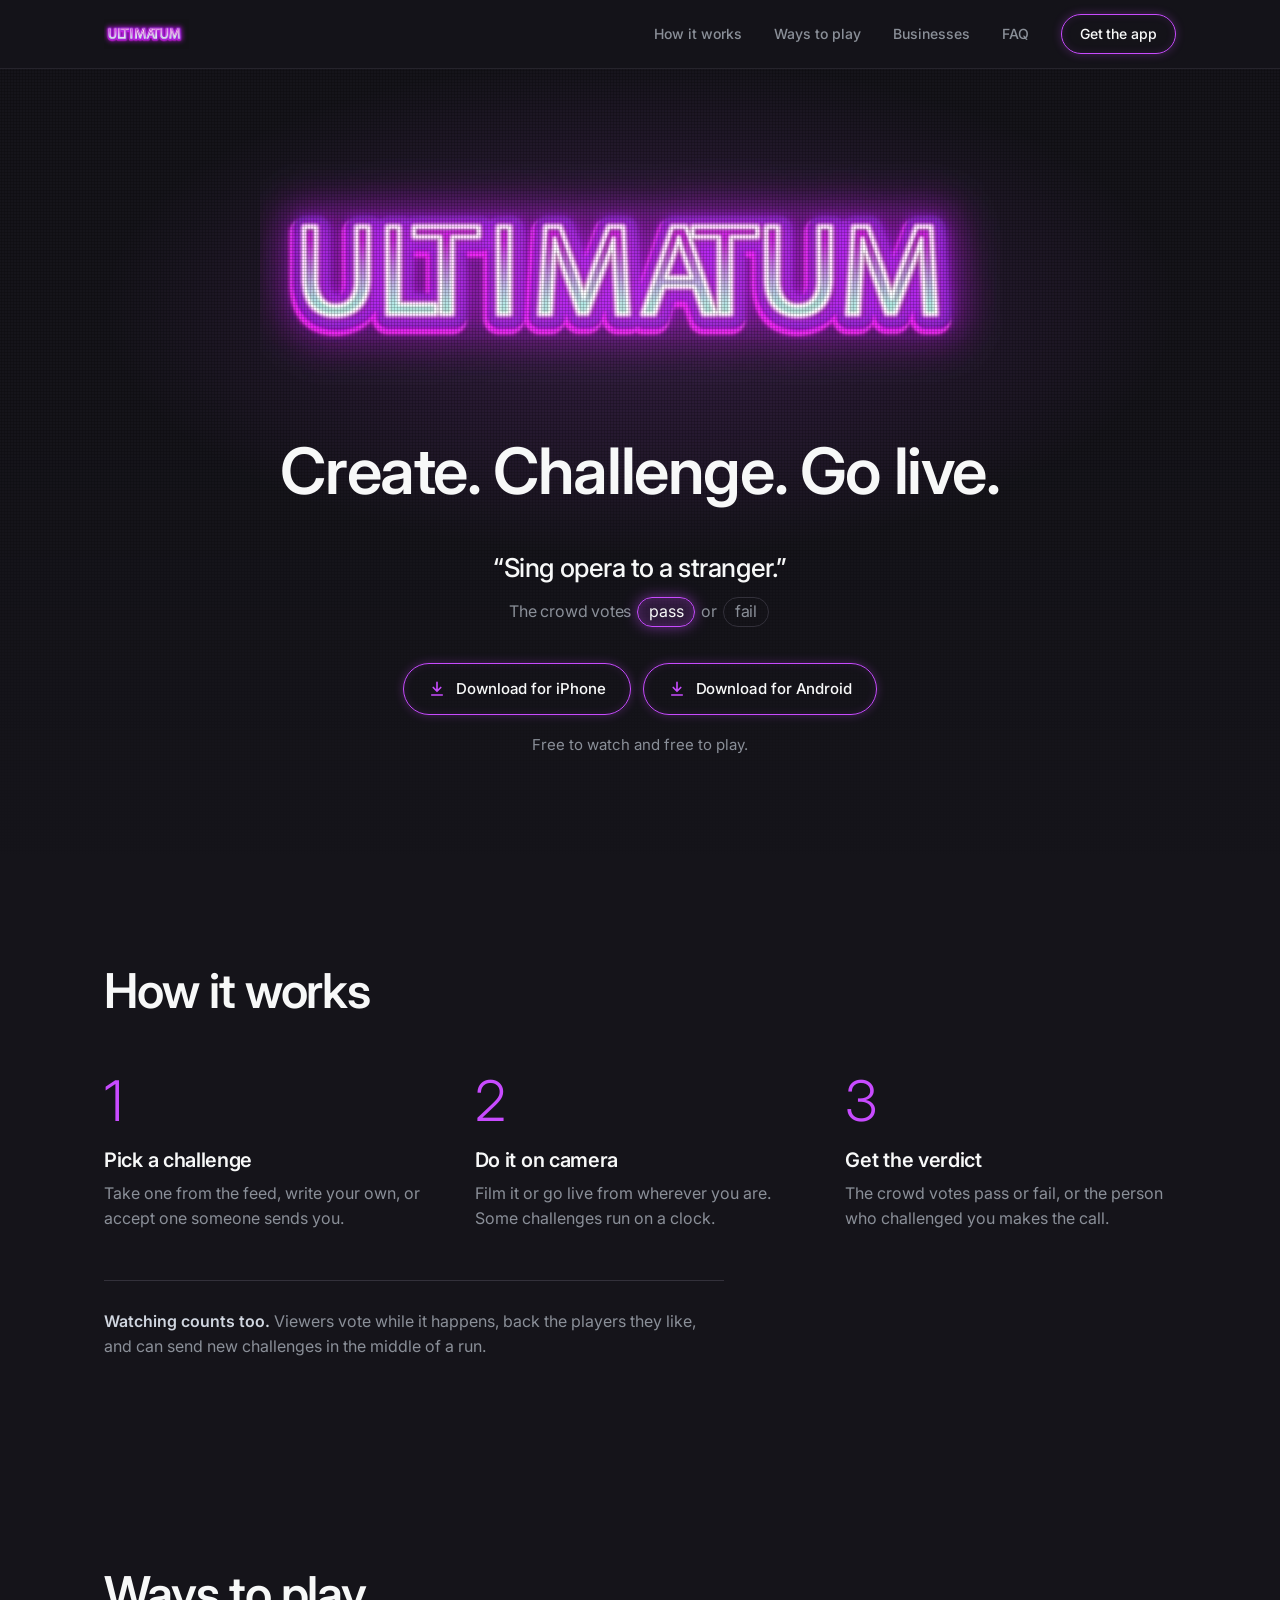
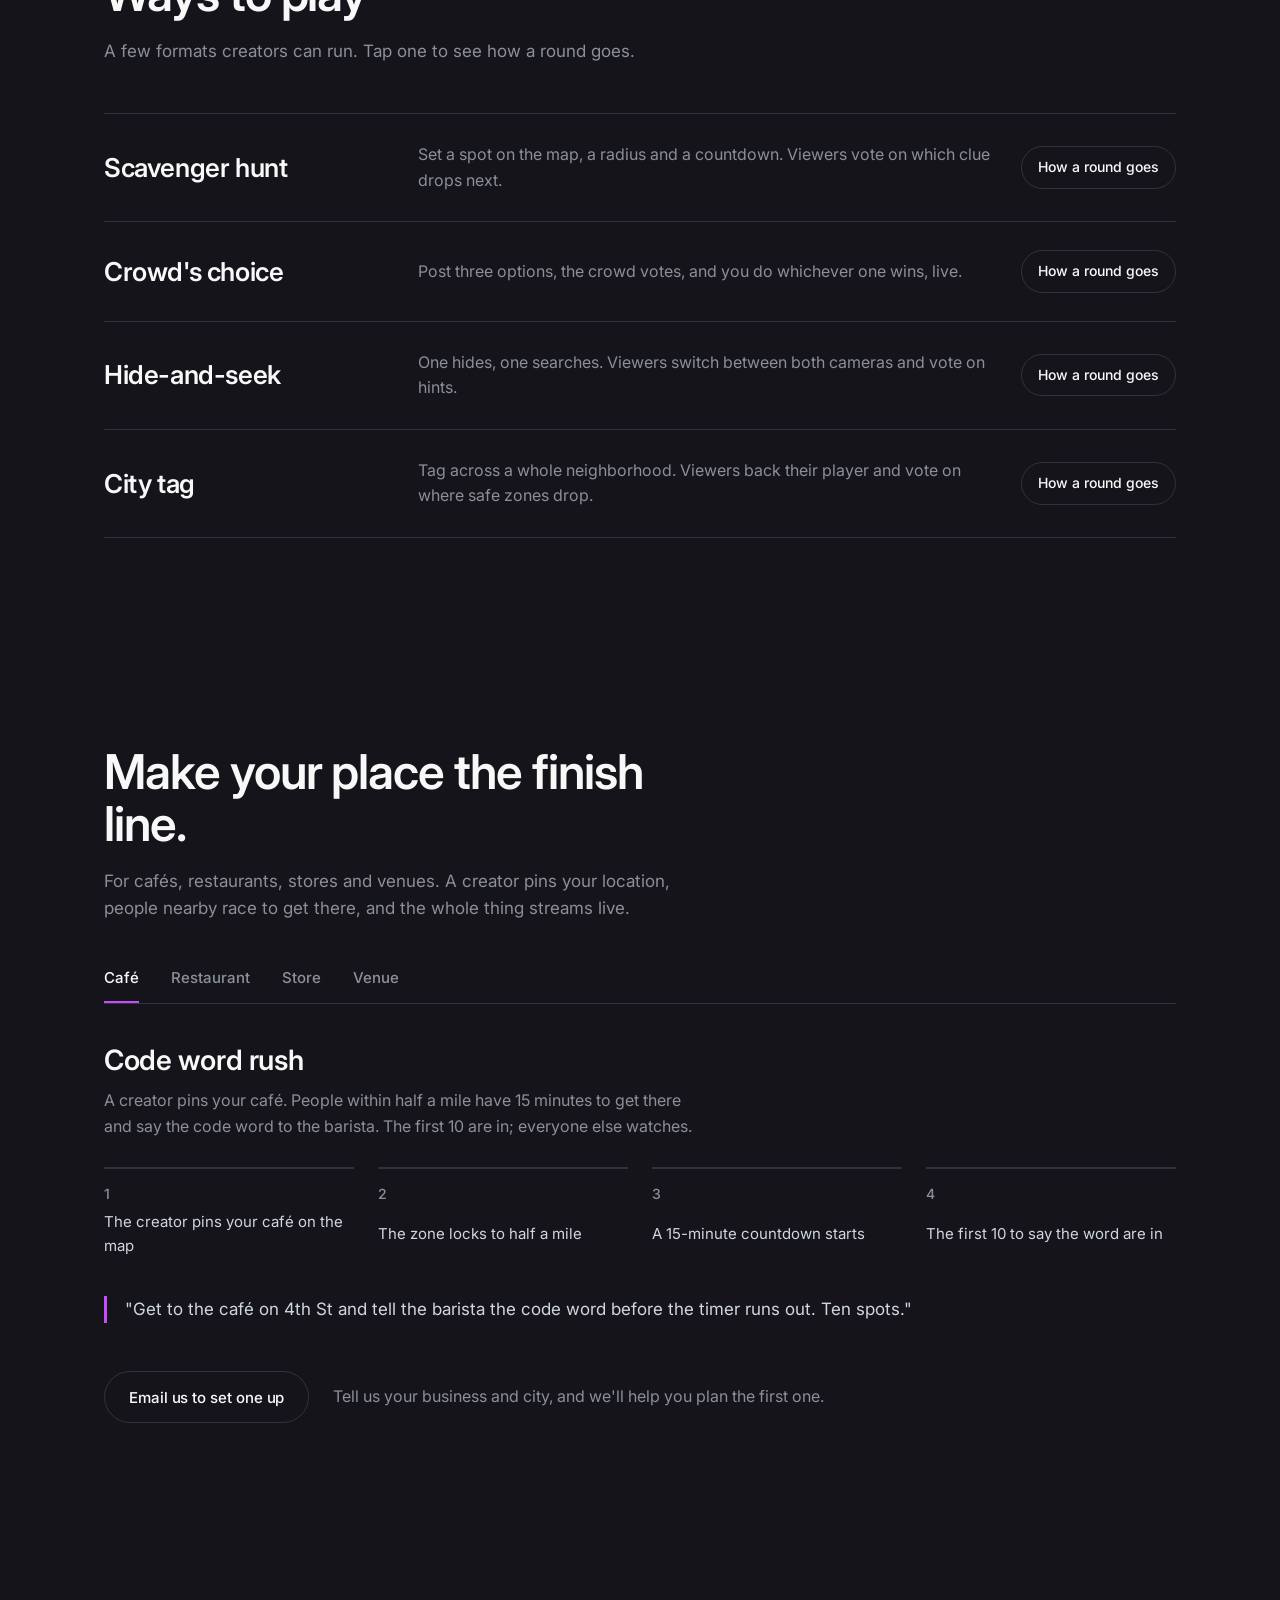
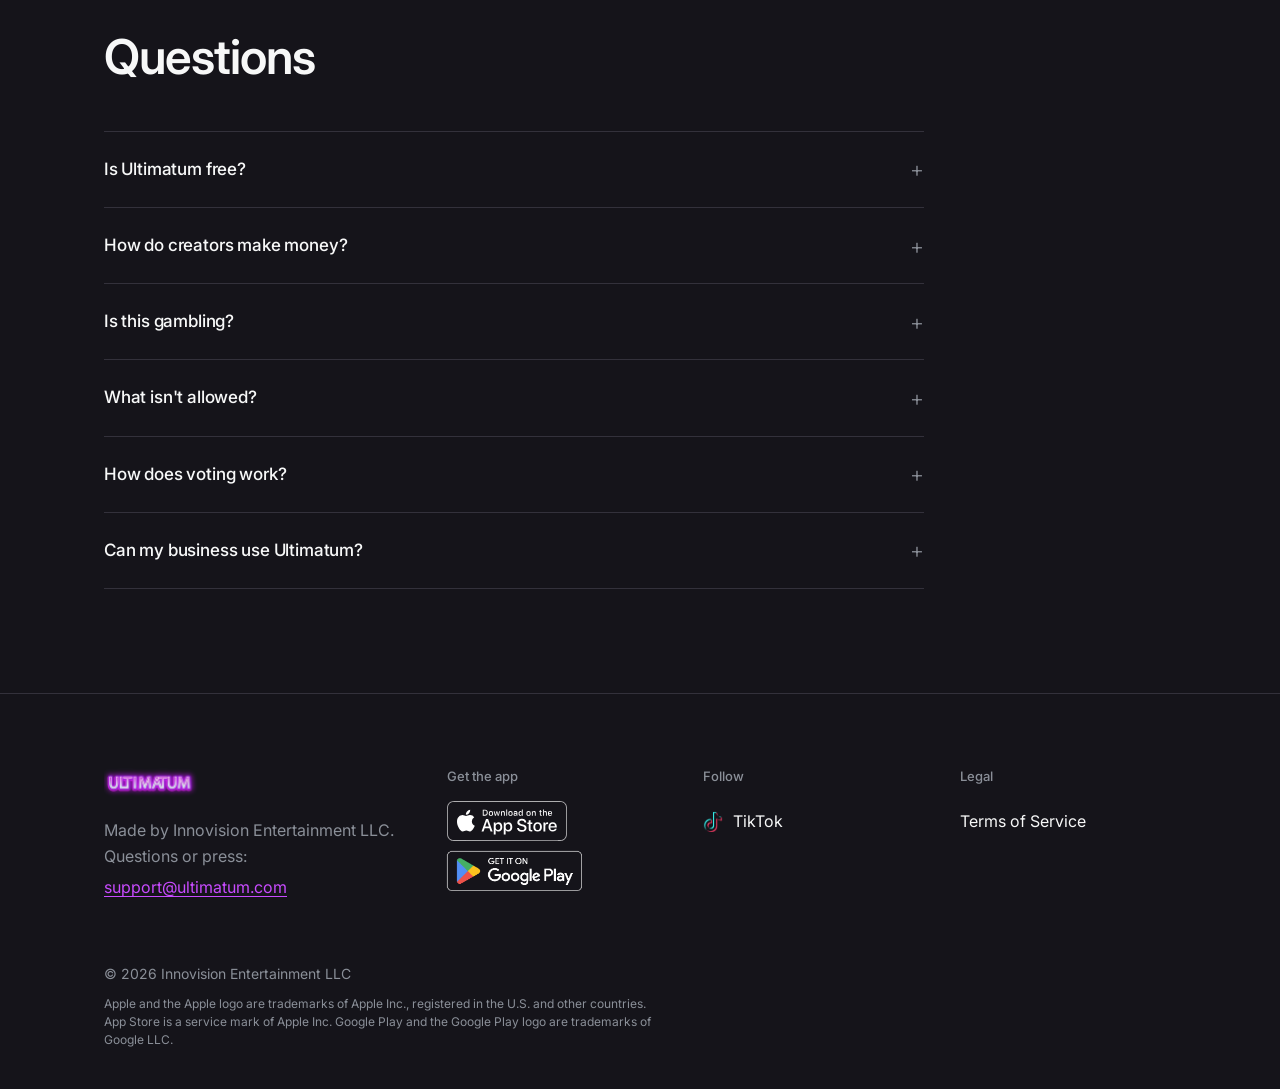
==== commit 300e800a: "Add files via upload" ====
--- a/index.html
+++ b/index.html
@@ -1,22 +1,351 @@
 <!doctype html>
 <html lang="en">
-  <head>
-    <meta charset="UTF-8" />
-    <meta name="viewport" content="width=device-width, initial-scale=1.0" />
-    <title>Ultimatum — Interactive Entertainment</title>
-    <meta name="description" content="Creator-led live entertainment with real-time voting, multi-POV viewing, and audience influence." />
-    <meta name="author" content="Innovision Entertainment LLC" />
-
-    <meta property="og:title" content="Ultimatum — Interactive Entertainment" />
-    <meta property="og:description" content="Creator-led live entertainment with real-time voting, multi-POV viewing, and audience influence." />
-    <meta property="og:type" content="website" />
-
-    <meta name="twitter:card" content="summary_large_image" />
-    <script type="module" crossorigin src="/assets/index-Za0bluzs.js"></script>
-    <link rel="stylesheet" crossorigin href="/assets/index-Da8zRV7x.css">
-  </head>
-
-  <body>
-    <div id="root"></div>
-  </body>
+<head>
+  <meta charset="utf-8">
+  <meta name="viewport" content="width=device-width, initial-scale=1">
+  <title>Ultimatum: real-world dares, judged by the crowd</title>
+  <meta name="description" content="Take on a challenge, film it, and the people watching vote pass or fail. Free to watch and free to play.">
+  <meta name="author" content="Innovision Entertainment LLC">
+  <meta name="theme-color" content="#15141a">
+
+  <meta property="og:type" content="website">
+  <meta property="og:url" content="https://playultimatum.us/">
+  <meta property="og:title" content="Ultimatum: real-world dares, judged by the crowd">
+  <meta property="og:description" content="Take on a challenge, film it, and the people watching vote pass or fail.">
+  <meta property="og:image" content="https://playultimatum.us/og-image.jpg">
+  <meta name="twitter:card" content="summary_large_image">
+
+  <link rel="preconnect" href="https://fonts.googleapis.com">
+  <link rel="preconnect" href="https://fonts.gstatic.com" crossorigin>
+  <link rel="stylesheet" href="https://fonts.googleapis.com/css2?family=Inter:opsz,wght@14..32,300..700&display=swap">
+  <link rel="stylesheet" href="/styles.css">
+  <script src="/site.js" defer></script>
+</head>
+<body>
+  <a class="skip" href="#main">Skip to content</a>
+
+  <header class="site-header sign-in-view">
+    <div class="wrap">
+      <a class="brand" href="/" aria-label="Ultimatum home"><img src="/logo.png" alt="Ultimatum" width="85" height="30"></a>
+      <button class="menu-toggle" type="button" aria-expanded="false" aria-controls="nav">Menu</button>
+      <nav class="nav" id="nav" aria-label="Main">
+        <a href="#flow">How it works</a>
+        <a href="#examples">Ways to play</a>
+        <a href="#shops">Businesses</a>
+        <a href="#faq">FAQ</a>
+        <a class="button button--small get-app" href="#get">Get the app</a>
+      </nav>
+    </div>
+  </header>
+
+  <main id="main">
+
+    <!-- Hero -->
+    <section class="hero" id="hero">
+      <div class="wrap">
+        <img class="sign" src="/logo.png" alt="Ultimatum" width="780" height="275">
+        <h1><span>Create.</span> <span>Challenge.</span> <span>Go live.</span></h1>
+        <p class="lead">
+          <span class="dares" aria-hidden="true"><span class="dare is-on">“Sing opera to a stranger.”</span></span>
+          <span class="sr-only">Dares like singing opera to a stranger, juggling three oranges or picking up 50 pieces of trash.</span>
+          <span class="verdict">The crowd votes <span class="vote">pass</span> or <span class="vote">fail</span></span>
+        </p>
+        <div class="downloads" id="get">
+          <a class="button" href="https://apps.apple.com/us/app/ultimatum-challenges/id6443896103" target="_blank" rel="noopener">
+            <svg viewBox="0 0 24 24" aria-hidden="true"><path fill="none" d="M12 3v12m0 0-5-5m5 5 5-5M5 20h14" stroke="currentColor" stroke-width="2.2" stroke-linecap="round" stroke-linejoin="round"/></svg>
+            Download for iPhone
+          </a>
+          <a class="button" href="https://play.google.com/store/apps/details?id=com.ultimatum" target="_blank" rel="noopener">
+            <svg viewBox="0 0 24 24" aria-hidden="true"><path fill="none" d="M12 3v12m0 0-5-5m5 5 5-5M5 20h14" stroke="currentColor" stroke-width="2.2" stroke-linecap="round" stroke-linejoin="round"/></svg>
+            Download for Android
+          </a>
+        </div>
+        <p class="fine">Free to watch and free to play.</p>
+      </div>
+    </section>
+
+    <!-- How it works -->
+    <section class="section" id="flow">
+      <div class="wrap">
+        <h2>How it works</h2>
+        <ol class="steps">
+          <li>
+            <h3>Pick a challenge</h3>
+            <p>Take one from the feed, write your own, or accept one someone sends you.</p>
+          </li>
+          <li>
+            <h3>Do it on camera</h3>
+            <p>Film it or go live from wherever you are. Some challenges run on a clock.</p>
+          </li>
+          <li>
+            <h3>Get the verdict</h3>
+            <p>The crowd votes pass or fail, or the person who challenged you makes the call.</p>
+          </li>
+        </ol>
+        <p class="aside"><strong>Watching counts too.</strong> Viewers vote while it happens, back the players they like, and can send new challenges in the middle of a run.</p>
+      </div>
+    </section>
+
+    <!-- Ways to play -->
+    <section class="section" id="examples">
+      <div class="wrap">
+        <h2>Ways to play</h2>
+        <p class="intro">A few formats creators can run. Tap one to see how a round goes.</p>
+        <ul class="plays">
+          <li><button class="play" type="button" data-open="round-hunt">
+            <h3>Scavenger hunt</h3>
+            <p>Set a spot on the map, a radius and a countdown. Viewers vote on which clue drops next.</p>
+            <span class="open">How a round goes</span>
+          </button></li>
+          <li><button class="play" type="button" data-open="round-choice">
+            <h3>Crowd's choice</h3>
+            <p>Post three options, the crowd votes, and you do whichever one wins, live.</p>
+            <span class="open">How a round goes</span>
+          </button></li>
+          <li><button class="play" type="button" data-open="round-seek">
+            <h3>Hide-and-seek</h3>
+            <p>One hides, one searches. Viewers switch between both cameras and vote on hints.</p>
+            <span class="open">How a round goes</span>
+          </button></li>
+          <li><button class="play" type="button" data-open="round-tag">
+            <h3>City tag</h3>
+            <p>Tag across a whole neighborhood. Viewers back their player and vote on where safe zones drop.</p>
+            <span class="open">How a round goes</span>
+          </button></li>
+        </ul>
+      </div>
+    </section>
+
+    <!-- For businesses -->
+    <section class="section" id="shops">
+      <div class="wrap">
+        <h2>Make your place the finish line.</h2>
+        <p class="intro">For cafés, restaurants, stores and venues. A creator pins your location, people nearby race to get there, and the whole thing streams live.</p>
+
+        <div class="tabs" role="tablist" aria-label="Business types">
+          <button class="tab" role="tab" id="tab-cafe" aria-controls="panel-cafe" aria-selected="true">Café</button>
+          <button class="tab" role="tab" id="tab-restaurant" aria-controls="panel-restaurant" aria-selected="false" tabindex="-1">Restaurant</button>
+          <button class="tab" role="tab" id="tab-store" aria-controls="panel-store" aria-selected="false" tabindex="-1">Store</button>
+          <button class="tab" role="tab" id="tab-venue" aria-controls="panel-venue" aria-selected="false" tabindex="-1">Venue</button>
+        </div>
+
+        <div class="panel" role="tabpanel" id="panel-cafe" aria-labelledby="tab-cafe">
+          <h3>Code word rush</h3>
+          <p>A creator pins your café. People within half a mile have 15 minutes to get there and say the code word to the barista. The first 10 are in; everyone else watches.</p>
+          <ol class="beats">
+            <li>The creator pins your café on the map</li>
+            <li>The zone locks to half a mile</li>
+            <li>A 15-minute countdown starts</li>
+            <li>The first 10 to say the word are in</li>
+          </ol>
+          <blockquote class="example">"Get to the café on 4th St and tell the barista the code word before the timer runs out. Ten spots."</blockquote>
+        </div>
+
+        <div class="panel" role="tabpanel" id="panel-restaurant" aria-labelledby="tab-restaurant" hidden>
+          <h3>Wing showdown</h3>
+          <p>Team up with a creator for a live food challenge. Viewers vote on the heat level and players race the clock.</p>
+          <ol class="beats">
+            <li>Your restaurant goes live with a creator</li>
+            <li>Players take their seats</li>
+            <li>Viewers pick mild, hot or extreme</li>
+            <li>Six wings before the buzzer</li>
+          </ol>
+          <blockquote class="example">"Six wings, three minutes, and the crowd picked the hottest sauce on the menu."</blockquote>
+        </div>
+
+        <div class="panel" role="tabpanel" id="panel-store" aria-labelledby="tab-store" hidden>
+          <h3>Style battle</h3>
+          <p>Your store floor becomes the stage. Players build a full outfit under budget in five minutes, and viewers vote on the best look.</p>
+          <ol class="beats">
+            <li>Your store goes live</li>
+            <li>Players pick items under $50</li>
+            <li>Five minutes to put a look together</li>
+            <li>Viewers pick the winner</li>
+          </ol>
+          <blockquote class="example">"Head-to-toe look, under $50, in five minutes. The crowd decides who wins."</blockquote>
+        </div>
+
+        <div class="panel" role="tabpanel" id="panel-venue" aria-labelledby="tab-venue" hidden>
+          <h3>First through the door</h3>
+          <p>Drop a live pin and people nearby race to your door. The first five get pulled into a live challenge the viewers choose.</p>
+          <ol class="beats">
+            <li>Your venue drops a pin</li>
+            <li>One-mile zone, and the clock starts</li>
+            <li>The first five through the door are in</li>
+            <li>Viewers pick their challenge</li>
+          </ol>
+          <blockquote class="example">"First five through the door sing karaoke live. The crowd picks the song."</blockquote>
+        </div>
+
+        <div class="business-cta">
+          <a class="button button--ghost" href="mailto:support@ultimatum.com?subject=Business%20challenge">Email us to set one up</a>
+          <p>Tell us your business and city, and we'll help you plan the first one.</p>
+        </div>
+      </div>
+    </section>
+
+    <!-- FAQ -->
+    <section class="section" id="faq">
+      <span class="anchor" id="support"></span>
+      <div class="wrap">
+        <h2>Questions</h2>
+        <div class="faq">
+          <details name="faq">
+            <summary>Is Ultimatum free?</summary>
+            <p>Yes. Watching, browsing and taking part in challenges are free. There's no entry fee and no subscription.</p>
+          </details>
+          <details name="faq">
+            <summary>How do creators make money?</summary>
+            <p>Through optional support from viewers. Fans can send support to creators they like, but it's never required to watch or play.</p>
+          </details>
+          <details name="faq">
+            <summary>Is this gambling?</summary>
+            <p>No. There's no betting, no entry fees and no prize pools. Votes decide how a challenge plays out, not who wins money.</p>
+          </details>
+          <details name="faq">
+            <summary>What isn't allowed?</summary>
+            <p>Pornography, explicit content, gambling and anything illegal. Anyone can report a video, and we review reports and remove anything that breaks the rules.</p>
+          </details>
+          <details name="faq">
+            <summary>How does voting work?</summary>
+            <p>While a challenge is live, viewers vote on what happens next and whether the player passed or failed. Votes count in real time.</p>
+          </details>
+          <details name="faq">
+            <summary>Can my business use Ultimatum?</summary>
+            <p>Yes. A café, restaurant, store or venue can be the location for a challenge, which brings nearby people through your door. <a class="link" href="mailto:support@ultimatum.com?subject=Business%20challenge">Email us</a> to set one up.</p>
+          </details>
+        </div>
+      </div>
+    </section>
+  </main>
+
+  <footer class="site-footer" id="contact">
+    <div class="wrap">
+      <div class="footer-top">
+        <div>
+          <img src="/logo.png" alt="Ultimatum" width="96" height="34">
+          <p>Made by Innovision Entertainment LLC.<br>Questions or press: <a class="link" href="mailto:support@ultimatum.com">support@ultimatum.com</a></p>
+        </div>
+        <div>
+          <h2>Get the app</h2>
+          <ul class="badges">
+            <li><a class="store" href="https://apps.apple.com/us/app/ultimatum-challenges/id6443896103" target="_blank" rel="noopener"><img src="/badges/app-store.svg" alt="Download on the App Store" width="120" height="40"></a></li>
+            <li><a class="store" href="https://play.google.com/store/apps/details?id=com.ultimatum" target="_blank" rel="noopener"><img src="/badges/google-play.png" alt="Get it on Google Play" width="135" height="40"></a></li>
+          </ul>
+        </div>
+        <div>
+          <h2>Follow</h2>
+          <ul>
+            <li><a class="social" href="https://www.tiktok.com/@playultimatum6" target="_blank" rel="noopener"><img src="/tiktok-icon.png" alt="" width="20" height="20">TikTok</a></li>
+          </ul>
+        </div>
+        <div>
+          <h2>Legal</h2>
+          <ul>
+            <li><a href="/terms">Terms of Service</a></li>
+          </ul>
+        </div>
+      </div>
+      <p class="footer-bottom">© 2026 Innovision Entertainment LLC</p>
+      <p class="credits">Apple and the Apple logo are trademarks of Apple Inc., registered in the U.S. and other countries. App Store is a service mark of Apple Inc. Google Play and the Google Play logo are trademarks of Google LLC.</p>
+    </div>
+  </footer>
+
+  <!-- Pop-ups for "Ways to play" -->
+  <dialog class="round" id="round-hunt" aria-labelledby="round-hunt-title">
+    <div class="round-inner">
+      <div class="round-head"><h3 id="round-hunt-title">Scavenger hunt</h3><form method="dialog"><button class="close" aria-label="Close">×</button></form></div>
+      <p class="setup">The creator sets the location to downtown, locks the zone to half a mile, and gives players 30 minutes.</p>
+      <h4>How a round goes</h4>
+      <ol class="beats">
+        <li><span><b>Challenge:</b> "Find the mural on 5th Ave and take a photo with it."</span></li>
+        <li><span><b>Vote:</b> viewers pick where the next clue is.</span></li>
+        <li><span><b>Challenge:</b> "Run to the fountain and say the code phrase to the person in the red hat."</span></li>
+        <li><span><b>Vote:</b> did they make it? Pass or fail.</span></li>
+      </ol>
+      <h4>What the creator sets</h4>
+      <dl class="controls">
+        <div><dt>Location</dt><dd>Any spot on the map</dd></div>
+        <div><dt>Time limit</dt><dd>How long players have</dd></div>
+        <div><dt>Votes</dt><dd>What the crowd gets to decide</dd></div>
+        <div><dt>Support</dt><dd>Viewers can back the players they like</dd></div>
+      </dl>
+      <h4>What viewers do</h4>
+      <p>Vote on which clue drops next and whether each player passed or failed, and send support to the players you're rooting for.</p>
+      <blockquote class="example">"Find the gold envelope hidden near the old market. The crowd picks your next clue in 60 seconds."</blockquote>
+    </div>
+  </dialog>
+
+  <dialog class="round" id="round-choice" aria-labelledby="round-choice-title">
+    <div class="round-inner">
+      <div class="round-head"><h3 id="round-choice-title">Crowd's choice</h3><form method="dialog"><button class="close" aria-label="Close">×</button></form></div>
+      <p class="setup">A creator goes live in a busy park with three options ready. Whatever the crowd picks, they do on the spot. Then the next round starts.</p>
+      <h4>How a round goes</h4>
+      <ol class="beats">
+        <li><span><b>Challenge:</b> the creator posts three options.</span></li>
+        <li><span><b>Vote:</b> "Sing opera to a stranger" wins.</span></li>
+        <li><span><b>Challenge:</b> the creator does it, live.</span></li>
+        <li><span><b>Vote:</b> pass or fail, then three new options.</span></li>
+      </ol>
+      <h4>What the creator sets</h4>
+      <dl class="controls">
+        <div><dt>Options</dt><dd>Any challenges they want to offer</dd></div>
+        <div><dt>Location</dt><dd>Where they go live</dd></div>
+        <div><dt>Time limit</dt><dd>How long each one gets</dd></div>
+        <div><dt>Support</dt><dd>Viewers can back the creator</dd></div>
+      </dl>
+      <h4>What viewers do</h4>
+      <p>Pick what they do. The creator doesn't know which option wins until voting closes. After each one, you vote pass or fail.</p>
+      <blockquote class="example">"Option A: sing opera to a stranger. Option B: ask someone to slow dance. Option C: give a one-minute pep talk from a park bench. Voting is open."</blockquote>
+    </div>
+  </dialog>
+
+  <dialog class="round" id="round-seek" aria-labelledby="round-seek-title">
+    <div class="round-inner">
+      <div class="round-head"><h3 id="round-seek-title">Hide-and-seek</h3><form method="dialog"><button class="close" aria-label="Close">×</button></form></div>
+      <p class="setup">Two players, a four-block zone and a 20-minute clock. Viewers can switch between both players' cameras the whole time.</p>
+      <h4>How a round goes</h4>
+      <ol class="beats">
+        <li><span><b>Challenge:</b> "Hider, you have 3 minutes to disappear."</span></li>
+        <li><span><b>Vote:</b> should the seeker get a hint?</span></li>
+        <li><span><b>Challenge:</b> "Seeker, check the alley on 3rd Ave." (the hint the crowd unlocked)</span></li>
+        <li><span><b>Vote:</b> found in time? The crowd decides.</span></li>
+      </ol>
+      <h4>What the creator sets</h4>
+      <dl class="controls">
+        <div><dt>Zone</dt><dd>Where the game can go</dd></div>
+        <div><dt>Time limit</dt><dd>How long the chase runs</dd></div>
+        <div><dt>Votes</dt><dd>Hints and the final call</dd></div>
+        <div><dt>Support</dt><dd>Viewers can back either player</dd></div>
+      </dl>
+      <h4>What viewers do</h4>
+      <p>Watch both sides, vote on hints and the final call, and back the hider or the seeker.</p>
+      <blockquote class="example">"The seeker is two blocks away and the hider just ducked into an alley. Reveal the hider's street? Vote now."</blockquote>
+    </div>
+  </dialog>
+
+  <dialog class="round" id="round-tag" aria-labelledby="round-tag-title">
+    <div class="round-inner">
+      <div class="round-head"><h3 id="round-tag-title">City tag</h3><form method="dialog"><button class="close" aria-label="Close">×</button></form></div>
+      <p class="setup">Four players, a two-mile zone, and one player is it. The creator sets the rules, the area and the time.</p>
+      <h4>How a round goes</h4>
+      <ol class="beats">
+        <li><span><b>Challenge:</b> "Everyone scatter. The tagger is released in 2 minutes."</span></li>
+        <li><span><b>Vote:</b> where should a safe zone drop?</span></li>
+        <li><span><b>Challenge:</b> a safe zone opens on Main St for 3 minutes.</span></li>
+        <li><span><b>Vote:</b> Player 3 got tagged. Was it clean?</span></li>
+      </ol>
+      <h4>What the creator sets</h4>
+      <dl class="controls">
+        <div><dt>Zone</dt><dd>The full play area</dd></div>
+        <div><dt>Time limit</dt><dd>How long the game runs</dd></div>
+        <div><dt>Votes</dt><dd>Safe zones and disputed tags</dd></div>
+        <div><dt>Support</dt><dd>Each player's fans can back them</dd></div>
+      </dl>
+      <h4>What viewers do</h4>
+      <p>Back your player, vote on where safe zones appear, and settle disputed tags.</p>
+      <blockquote class="example">"The tagger is closing in on Player 3, but the crowd just dropped a safe zone on Main St. Will they make it?"</blockquote>
+    </div>
+  </dialog>
+</body>
 </html>
--- a/styles.css
+++ b/styles.css
@@ -0,0 +1,375 @@
+/* Ultimatum — playultimatum.us
+   One glowing thing (the neon logo). Everything else: black, off-white, grays, one purple. */
+
+:root {
+  --black: #15141a;   /* soft charcoal background */
+  --panel: #1e1d24;   /* pop-ups only */
+  --line: #33313b;
+  --white: #f7f8f8;   /* headlines, buttons */
+  --soft: #d0d6e0;    /* things you should still notice */
+  --muted: #8a8f98;   /* descriptions, fine print */
+  --neon: #c84bff;    /* taken from the logo's glow */
+
+  /* One typeface: Inter. Big text uses its display cut. */
+  --display: "Inter Display", "Inter", system-ui, sans-serif;
+  --body: "Inter", system-ui, sans-serif;
+
+  --wrap: 1120px;
+  --gutter: 24px;
+}
+
+* { box-sizing: border-box; }
+html { scroll-behavior: smooth; -webkit-text-size-adjust: 100%; }
+body {
+  margin: 0;
+  background: var(--black);
+  color: var(--white);
+  font-family: var(--body);
+  font-size: 18px;
+  line-height: 1.6;
+}
+img { display: block; max-width: 100%; height: auto; }
+a { color: inherit; }
+h1, h2, h3, h4, p, ol, ul, dl, dd, blockquote { margin: 0; }
+ol, ul { padding: 0; list-style: none; }
+
+:focus-visible { outline: 2px solid var(--neon); outline-offset: 3px; border-radius: 4px; }
+.skip { position: absolute; left: -9999px; }
+.sr-only { position: absolute; width: 1px; height: 1px; overflow: hidden; clip: rect(0 0 0 0); white-space: nowrap; }
+.skip:focus { left: 16px; top: 12px; z-index: 100; background: var(--white); color: var(--black); padding: 8px 14px; }
+
+.wrap { max-width: var(--wrap); margin: 0 auto; padding: 0 var(--gutter); }
+
+/* ---------- Buttons ---------- */
+.button {
+  display: inline-flex; align-items: center; justify-content: center; gap: 10px;
+  min-height: 52px; padding: 0 24px;
+  font: 600 17px/1 var(--body);
+  text-decoration: none; border-radius: 999px;
+  /* see-through, with a thin neon line like the logo's tubing */
+  border: 1.5px solid var(--neon);
+  background: transparent; color: var(--white);
+  box-shadow: 0 0 10px rgba(200, 75, 255, .28), inset 0 0 8px rgba(200, 75, 255, .12);
+  transition: background-color .15s, box-shadow .15s;
+}
+.button:hover {
+  background: rgba(200, 75, 255, .1);
+  box-shadow: 0 0 16px rgba(200, 75, 255, .45), inset 0 0 10px rgba(200, 75, 255, .2);
+}
+.button svg { width: 18px; height: 18px; flex: none; color: var(--neon); }
+.button--small { min-height: 40px; padding: 0 18px; font-size: 15px; }
+.button--ghost { border-color: var(--line); box-shadow: none; }
+.button--ghost:hover { border-color: var(--white); background: transparent; box-shadow: none; }
+
+.link { color: var(--neon); text-decoration: underline; text-underline-offset: 3px; }
+.link:hover { color: var(--white); }
+
+/* ---------- Header ---------- */
+.site-header {
+  position: sticky; top: 0; z-index: 50;
+  background: color-mix(in srgb, var(--black) 92%, transparent);
+  border-bottom: 1px solid color-mix(in srgb, var(--line) 55%, var(--black));
+}
+.site-header .wrap { display: flex; align-items: center; justify-content: space-between; height: 68px; }
+.brand { display: inline-flex; padding: 8px 0; transition: opacity .25s, visibility .25s; }
+/* the logo file has a black background; let the page color show through it */
+.brand img, .footer-top img { mix-blend-mode: screen; }
+.brand img { height: 30px; width: auto; }
+/* Homepage: the big neon sign is the logo, so the small one waits until it scrolls away */
+.site-header.sign-in-view .brand { opacity: 0; visibility: hidden; }
+.nav { display: flex; align-items: center; gap: 32px; }
+.nav a:not(.button) { color: var(--muted); text-decoration: none; font-size: 16px; }
+.nav a:not(.button):hover { color: var(--white); }
+.menu-toggle {
+  display: none; background: none; border: 1px solid var(--line); color: var(--white);
+  font: 600 15px/1 var(--body); padding: 10px 16px; border-radius: 999px; cursor: pointer;
+}
+
+/* ---------- Hero ---------- */
+.hero { text-align: center; padding: 72px 0 104px; }
+.sign { width: min(760px, 100%); margin: 0 auto 28px; }
+.hero h1 {
+  font-family: var(--display); font-weight: 800;
+  font-size: clamp(46px, 7.4vw, 92px); line-height: .95; letter-spacing: .005em;
+  max-width: 20ch; margin: 0 auto;
+  text-wrap: balance;
+}
+.hero .lead { color: var(--muted); font-size: 20px; max-width: 46ch; margin: 24px auto 0; }
+.downloads { display: flex; flex-wrap: wrap; justify-content: center; gap: 12px; margin-top: 36px; }
+
+.hero .fine { color: var(--muted); font-size: 15px; margin-top: 18px; }
+
+@media (prefers-reduced-motion: no-preference) {
+  .sign { animation: flicker-on 1.6s steps(1, end) .25s both; }
+}
+@keyframes flicker-on {
+  0%   { opacity: 0; }
+  12%  { opacity: .85; }
+  18%  { opacity: .1; }
+  30%  { opacity: 1; }
+  36%  { opacity: .35; }
+  44%  { opacity: 1; }
+  100% { opacity: 1; }
+}
+
+/* ---------- Sections ---------- */
+.section { padding: 104px 0; scroll-margin-top: 68px; }
+.section h2 {
+  font-family: var(--display); font-weight: 800;
+  font-size: clamp(44px, 6vw, 76px); line-height: .95; letter-spacing: .005em;
+  max-width: 18ch;
+}
+.section .intro { color: var(--muted); font-size: 20px; max-width: 52ch; margin-top: 18px; }
+.anchor { display: block; position: relative; top: -68px; visibility: hidden; }
+
+/* How it works — a real sequence, so it gets numbers */
+.steps { display: grid; grid-template-columns: repeat(3, 1fr); gap: 40px; margin-top: 56px; counter-reset: step; }
+.steps li { counter-increment: step; }
+.steps li::before {
+  content: counter(step);
+  display: block; font-family: var(--display); font-weight: 300;
+  font-size: 96px; line-height: .8; color: var(--neon); margin-bottom: 20px;
+}
+.steps h3 { font-family: var(--display); font-weight: 700; font-size: 32px; line-height: 1.05; margin-bottom: 8px; }
+.steps p { color: var(--muted); max-width: 32ch; }
+.aside { margin-top: 48px; padding-top: 28px; border-top: 1px solid var(--line); color: var(--muted); max-width: 62ch; }
+.aside strong { color: var(--white); font-weight: 600; }
+
+/* Ways to play — a list you tap, not a grid of cards */
+.plays { margin-top: 48px; border-top: 1px solid var(--line); }
+.plays li { border-bottom: 1px solid var(--line); }
+.play {
+  width: 100%; display: grid; grid-template-columns: minmax(200px, 1fr) 2fr auto; align-items: center; gap: 24px;
+  padding: 28px 0; background: none; border: 0; color: inherit; text-align: left; cursor: pointer; font: inherit;
+}
+.play h3 { font-family: var(--display); font-weight: 700; font-size: 40px; line-height: 1; transition: color .15s; }
+.play p { color: var(--muted); }
+.play .open {
+  font-size: 15px; font-weight: 600; color: var(--white);
+  border: 1px solid var(--line); border-radius: 999px; padding: 9px 16px; white-space: nowrap; transition: border-color .15s;
+}
+.play:hover h3, .play:focus-visible h3 { color: var(--neon); }
+.play:hover .open { border-color: var(--neon); }
+
+/* Pop-ups */
+dialog.round {
+  width: min(680px, calc(100% - 32px)); max-height: calc(100dvh - 48px);
+  padding: 0; border: 1px solid var(--line); border-radius: 20px;
+  background: var(--panel); color: var(--white);
+}
+dialog.round::backdrop { background: rgba(0, 0, 0, .78); }
+.round-inner { padding: 36px 36px 40px; }
+.round-head { display: flex; justify-content: space-between; align-items: start; gap: 16px; margin-bottom: 20px; }
+.round-head h3 { font-family: var(--display); font-weight: 800; font-size: 48px; line-height: .95; }
+.close {
+  flex: none; width: 40px; height: 40px; border-radius: 50%;
+  border: 1px solid var(--line); background: none; color: var(--white); font-size: 22px; line-height: 1; cursor: pointer;
+}
+.close:hover { border-color: var(--white); }
+.round h4 { font-size: 15px; font-weight: 600; color: var(--muted); margin: 28px 0 10px; }
+.round .setup { font-size: 19px; }
+.beats { counter-reset: beat; }
+.beats li { counter-increment: beat; display: grid; grid-template-columns: 28px 1fr; gap: 12px; padding: 10px 0; border-top: 1px solid var(--line); }
+.beats li::before { content: counter(beat); font-family: var(--display); font-weight: 700; font-size: 22px; color: var(--muted); line-height: 1.3; }
+.beats b { color: var(--neon); font-weight: 600; }
+.controls { display: grid; grid-template-columns: 1fr 1fr; gap: 14px 28px; }
+.controls dt { font-weight: 600; }
+.controls dd { color: var(--muted); font-size: 16px; }
+.example { margin-top: 28px; padding-left: 18px; border-left: 3px solid var(--neon); font-size: 19px; font-style: italic; }
+
+/* For businesses — tabs */
+.tabs { display: flex; gap: 32px; margin-top: 48px; border-bottom: 1px solid var(--line); overflow-x: auto; }
+.tab {
+  background: none; border: 0; color: var(--muted); font: 600 18px/1 var(--body);
+  padding: 0 0 16px; border-bottom: 3px solid transparent; margin-bottom: -1px; cursor: pointer; white-space: nowrap;
+}
+.tab:hover { color: var(--white); }
+.tab[aria-selected="true"] { color: var(--white); border-bottom-color: var(--neon); }
+.panel { padding: 40px 0 8px; }
+.panel[hidden] { display: none; }
+.panel h3 { font-family: var(--display); font-weight: 800; font-size: 44px; line-height: 1; }
+.panel > p { color: var(--muted); max-width: 60ch; margin-top: 12px; }
+.panel .beats { display: grid; grid-template-columns: repeat(4, 1fr); gap: 0 24px; margin-top: 28px; }
+.panel .beats li { grid-template-columns: 1fr; gap: 4px; border-top: 2px solid var(--line); padding-top: 14px; }
+.business-cta { margin-top: 40px; display: flex; flex-wrap: wrap; align-items: center; gap: 16px 24px; }
+.business-cta p { color: var(--muted); }
+
+/* FAQ */
+.faq { margin-top: 48px; max-width: 820px; border-top: 1px solid var(--line); }
+.faq details { border-bottom: 1px solid var(--line); }
+.faq summary {
+  list-style: none; cursor: pointer; display: flex; justify-content: space-between; align-items: center; gap: 24px;
+  padding: 24px 0; font-size: 20px; font-weight: 600;
+}
+.faq summary::-webkit-details-marker { display: none; }
+.faq summary::after { content: "+"; font-family: var(--display); font-size: 34px; font-weight: 400; line-height: 1; color: var(--muted); }
+.faq details[open] summary::after { content: "–"; color: var(--neon); }
+.faq summary:hover { color: var(--neon); }
+.faq details p { color: var(--muted); max-width: 64ch; padding: 0 0 26px; }
+
+/* ---------- Footer ---------- */
+.site-footer { border-top: 1px solid var(--line); padding: 72px 0 40px; scroll-margin-top: 68px; }
+.footer-top { display: grid; grid-template-columns: 1.4fr 1fr 1fr 1fr; gap: 40px; }
+.footer-top img { height: 34px; width: auto; margin-bottom: 18px; }
+.footer-top p { color: var(--muted); font-size: 16px; }
+.footer-top h2 { font-size: 15px; font-weight: 600; color: var(--muted); margin-bottom: 14px; }
+.footer-top ul li + li { margin-top: 2px; }
+.footer-top ul a { display: inline-block; padding: 8px 0; text-decoration: none; }
+.footer-top p .link { display: inline-block; padding: 6px 0; }
+.footer-top ul a:hover { color: var(--neon); }
+.footer-top ul a.social { display: inline-flex; align-items: center; gap: 10px; }
+.footer-top ul a.social img { width: 20px; height: 20px; margin: 0; flex: none; }
+/* Official store badges in the footer: shown exactly as Apple and Google provide them,
+   same height (40px, Apple's onscreen minimum), with a quarter of their height as clear space */
+.footer-top ul.badges { display: flex; flex-direction: column; align-items: flex-start; gap: 10px; }
+.footer-top ul.badges li + li { margin-top: 0; }
+.footer-top ul.badges a.store { display: block; padding: 0; border-radius: 7px; }
+.footer-top ul.badges a.store img { display: block; height: 40px; width: auto; margin: 0; }
+.footer-bottom { margin-top: 56px; color: var(--muted); font-size: 14px; }
+.credits { margin-top: 10px; color: var(--muted); font-size: 12px; line-height: 1.5; max-width: 70ch; }
+
+/* ---------- Plain pages (Terms, not found) ---------- */
+.page { padding: 72px 0 104px; }
+.page .wrap { max-width: 760px; }
+.page h1 { font-family: var(--display); font-weight: 800; font-size: clamp(48px, 7vw, 76px); line-height: .95; }
+.page .back { display: inline-block; margin-bottom: 28px; color: var(--muted); text-decoration: none; font-size: 16px; }
+.page .back:hover { color: var(--white); }
+.terms h2 { font-family: var(--body); font-size: 20px; font-weight: 600; margin: 40px 0 10px; }
+.terms p { color: var(--muted); }
+.missing p { color: var(--muted); font-size: 20px; margin: 20px 0 36px; }
+
+/* ---------- Phone ---------- */
+@media (max-width: 860px) {
+  :root { --gutter: 18px; }
+  body { font-size: 17px; }
+  .menu-toggle { display: inline-block; }
+  .nav {
+    display: none; position: absolute; top: 68px; left: 0; right: 0;
+    flex-direction: column; align-items: stretch; gap: 0;
+    background: var(--black); border-bottom: 1px solid var(--line); padding: 8px var(--gutter) 24px;
+  }
+  .nav.is-open { display: flex; }
+  .nav a:not(.button) { font-family: var(--display); font-weight: 700; font-size: 32px; color: var(--white); padding: 10px 0; }
+  .nav .button { margin-top: 14px; min-height: 52px; font-size: 17px; }
+  .hero { padding: 40px 0 80px; }
+  .hero h1 { line-height: 1; }
+  .hero .lead { font-size: 18px; }
+  .downloads .button { flex: 1 1 100%; }
+  .section { padding: 80px 0; }
+  .steps { grid-template-columns: 1fr; gap: 36px; margin-top: 40px; }
+  .steps li::before { font-size: 72px; margin-bottom: 12px; }
+  .play { grid-template-columns: 1fr; gap: 6px; padding: 24px 0; }
+  .play h3 { font-size: 34px; }
+  .play .open { justify-self: start; margin-top: 10px; }
+  .round-inner { padding: 26px 22px 30px; }
+  .round-head h3 { font-size: 38px; }
+  .controls { grid-template-columns: 1fr; }
+  .tabs { gap: 24px; }
+  .panel h3 { font-size: 36px; }
+  .panel .beats { grid-template-columns: 1fr 1fr; gap: 16px 18px; }
+  .footer-top { grid-template-columns: 1fr 1fr; gap: 36px 24px; }
+  .footer-top > div:first-child { grid-column: 1 / -1; }
+  @media (max-width: 340px) { .footer-top > div:nth-child(2) { grid-column: 1 / -1; } .footer-top ul.badges { flex-direction: row; flex-wrap: wrap; } }
+}
+
+@media (prefers-reduced-motion: reduce) {
+  html { scroll-behavior: auto; }
+  * { transition: none !important; }
+}
+
+/* ---------- Dot screen (try-out A: full width) ---------- */
+.hero { position: relative; isolation: isolate; overflow: hidden; background: var(--black); } /* page color inside, so the sign's black blends away */
+/* light from the sign spilling onto the wall behind it */
+.hero::before {
+  content: ""; position: absolute; inset: 0; z-index: -1; pointer-events: none;
+  background: radial-gradient(ellipse 60% 45% at 50% 30%, rgba(200, 75, 255, .20), transparent 70%);
+}
+/* the screen: a fine grid of dark dots, only visible where there's light */
+.hero::after {
+  content: ""; position: absolute; inset: 0; z-index: 1; pointer-events: none;
+  background-image: radial-gradient(circle, rgba(0, 0, 0, .7) 0.8px, transparent 1.3px);
+  background-size: 3px 3px;
+  opacity: var(--screen, .4);
+  /* fade the dots out toward the bottom so the section has no hard edge */
+  -webkit-mask-image: linear-gradient(to bottom, #000 45%, transparent 100%);
+          mask-image: linear-gradient(to bottom, #000 45%, transparent 100%);
+}
+.hero h1, .hero .lead, .hero .downloads, .hero .fine { position: relative; z-index: 2; }
+/* the logo file has a black background; let the glow behind show through it */
+.sign { position: relative; z-index: 0; mix-blend-mode: screen; }
+
+/* ---------- Clean type (Linear-style rules) ----------
+   One typeface, medium weights instead of bold, tight spacing on big text,
+   gray for anything secondary. */
+body { font-size: 16px; line-height: 1.6; font-optical-sizing: auto; -webkit-font-smoothing: antialiased; }
+
+.hero h1 {
+  font-weight: 590; font-size: clamp(40px, 5.6vw, 64px);
+  line-height: 1.06; letter-spacing: -0.022em; max-width: 18ch;
+}
+.hero .lead { font-size: 18px; color: var(--muted); letter-spacing: -0.01em; }
+
+/* Rotating dares under the headline: one shows at a time */
+.hero .lead { margin-top: clamp(32px, 3.4vw, 48px); } /* more room under the bigger desktop headline */
+.dares { position: relative; display: block; height: 1.5em; overflow: hidden; font-size: 26px; color: var(--white); font-weight: 510; letter-spacing: -0.018em; }
+/* each dare rolls up through a one-line slot, so two never overlap */
+.dare {
+  position: absolute; top: 0; left: 0; right: 0; line-height: 1.5em; white-space: nowrap;
+  opacity: 0; transform: translateY(100%);
+  transition: opacity .45s ease, transform .45s cubic-bezier(.2, .7, .2, 1);
+}
+.dare.is-on { opacity: 1; transform: none; }
+.dare.is-out { opacity: 0; transform: translateY(-100%); }
+.verdict { display: block; margin-top: 10px; font-size: 16px; color: var(--muted); }
+.dare.reset { transition: none; }
+/* The crowd's verdict: one pill lights up a moment after each dare lands */
+.vote {
+  display: inline-block; padding: 1px 11px; margin: 0 2px; border-radius: 999px;
+  border: 1px solid var(--line); color: var(--muted);
+  transition: color .3s, border-color .3s, background-color .3s, box-shadow .3s;
+}
+.vote.is-lit {
+  color: var(--white); border-color: var(--neon); background: rgba(200, 75, 255, .16);
+  box-shadow: 0 0 14px rgba(200, 75, 255, .5), inset 0 0 8px rgba(200, 75, 255, .2);
+}
+.hero h1 span { white-space: nowrap; }
+
+.section h2 {
+  font-weight: 590; font-size: clamp(32px, 4.2vw, 48px);
+  line-height: 1.08; letter-spacing: -0.022em;
+}
+.section .intro { font-size: 17px; color: var(--muted); }
+
+.steps li::before { font-family: var(--display); font-weight: 300; font-size: 56px; line-height: 1; letter-spacing: -0.03em; margin-bottom: 18px; }
+.steps h3, .play h3, .panel h3, .round-head h3 { font-weight: 590; letter-spacing: -0.015em; }
+.steps h3 { font-size: 20px; line-height: 1.3; }
+.steps p, .play p, .panel > p, .faq details p, .aside { font-size: 16px; }
+.aside strong { font-weight: 590; color: var(--soft); }
+
+.play h3 { font-size: 26px; line-height: 1.15; }
+.play .open { font-size: 14px; font-weight: 510; }
+.panel h3 { font-size: 28px; line-height: 1.15; }
+.panel .beats li { font-size: 15px; color: var(--soft); }
+.beats li::before { font-family: var(--body); font-weight: 510; font-size: 14px; line-height: 1.6; }
+.round-head h3 { font-size: 32px; line-height: 1.1; }
+.round h4, .footer-top h2 { font-size: 13px; font-weight: 510; color: var(--muted); }
+.tab { font-size: 15px; font-weight: 510; }
+.faq summary { font-size: 17px; font-weight: 510; letter-spacing: -0.01em; }
+.faq summary::after { font-family: var(--body); font-size: 22px; font-weight: 300; }
+.button { font-size: 15px; font-weight: 510; letter-spacing: -0.005em; }
+.button--small { font-size: 14px; }
+.nav a:not(.button) { font-size: 14px; font-weight: 510; }
+.example { font-size: 17px; font-style: normal; color: var(--soft); }
+.page h1 { font-weight: 590; letter-spacing: -0.022em; font-size: clamp(36px, 5vw, 56px); line-height: 1.08; }
+.terms h2 { font-size: 17px; font-weight: 590; }
+
+@media (max-width: 860px) {
+  body { font-size: 16px; }
+  .hero h1 { line-height: 1.08; font-size: 48px; }
+  .hero h1 span { display: block; } /* one beat per line on phones */
+  .dares { font-size: clamp(18px, 5.4vw, 21px); }
+  .nav a:not(.button) { font-family: var(--display); font-weight: 590; font-size: 26px; letter-spacing: -0.02em; }
+  .play h3 { font-size: 24px; }
+  .panel h3 { font-size: 26px; }
+  .round-head h3 { font-size: 28px; }
+}
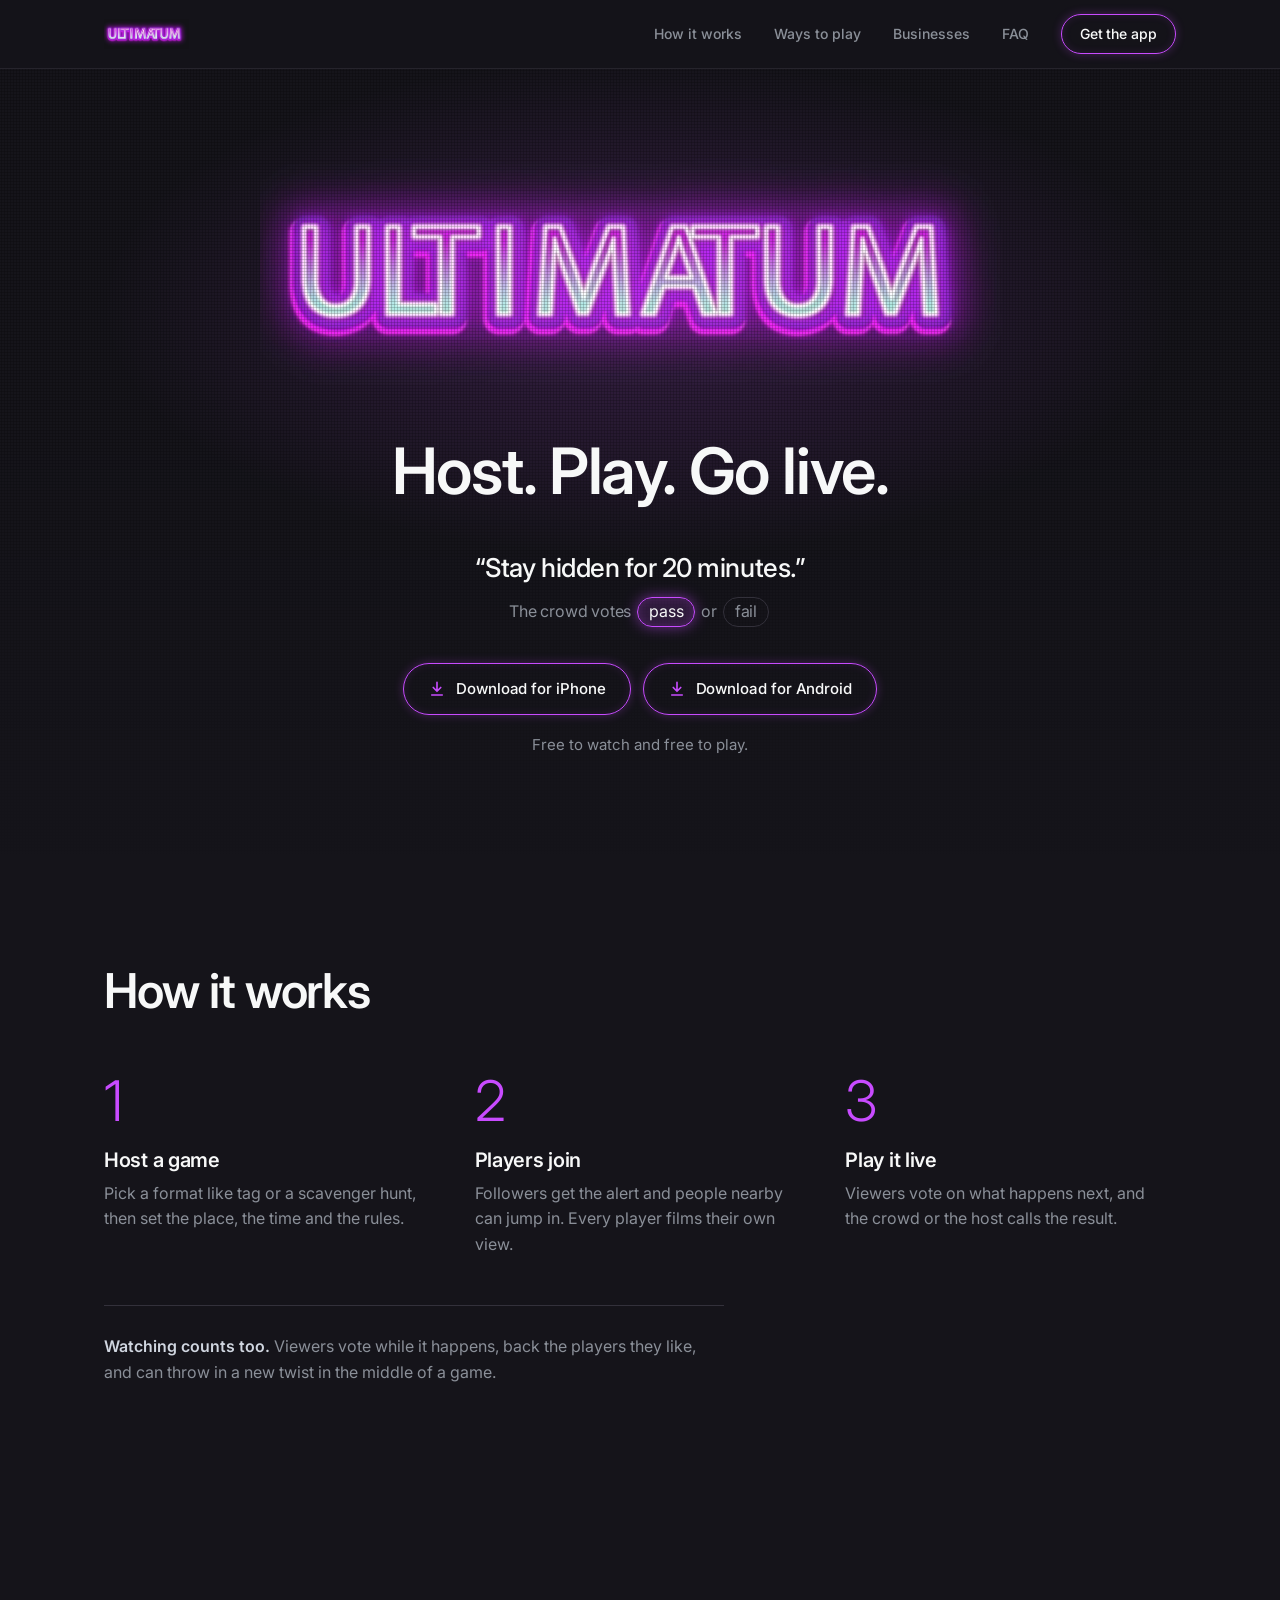
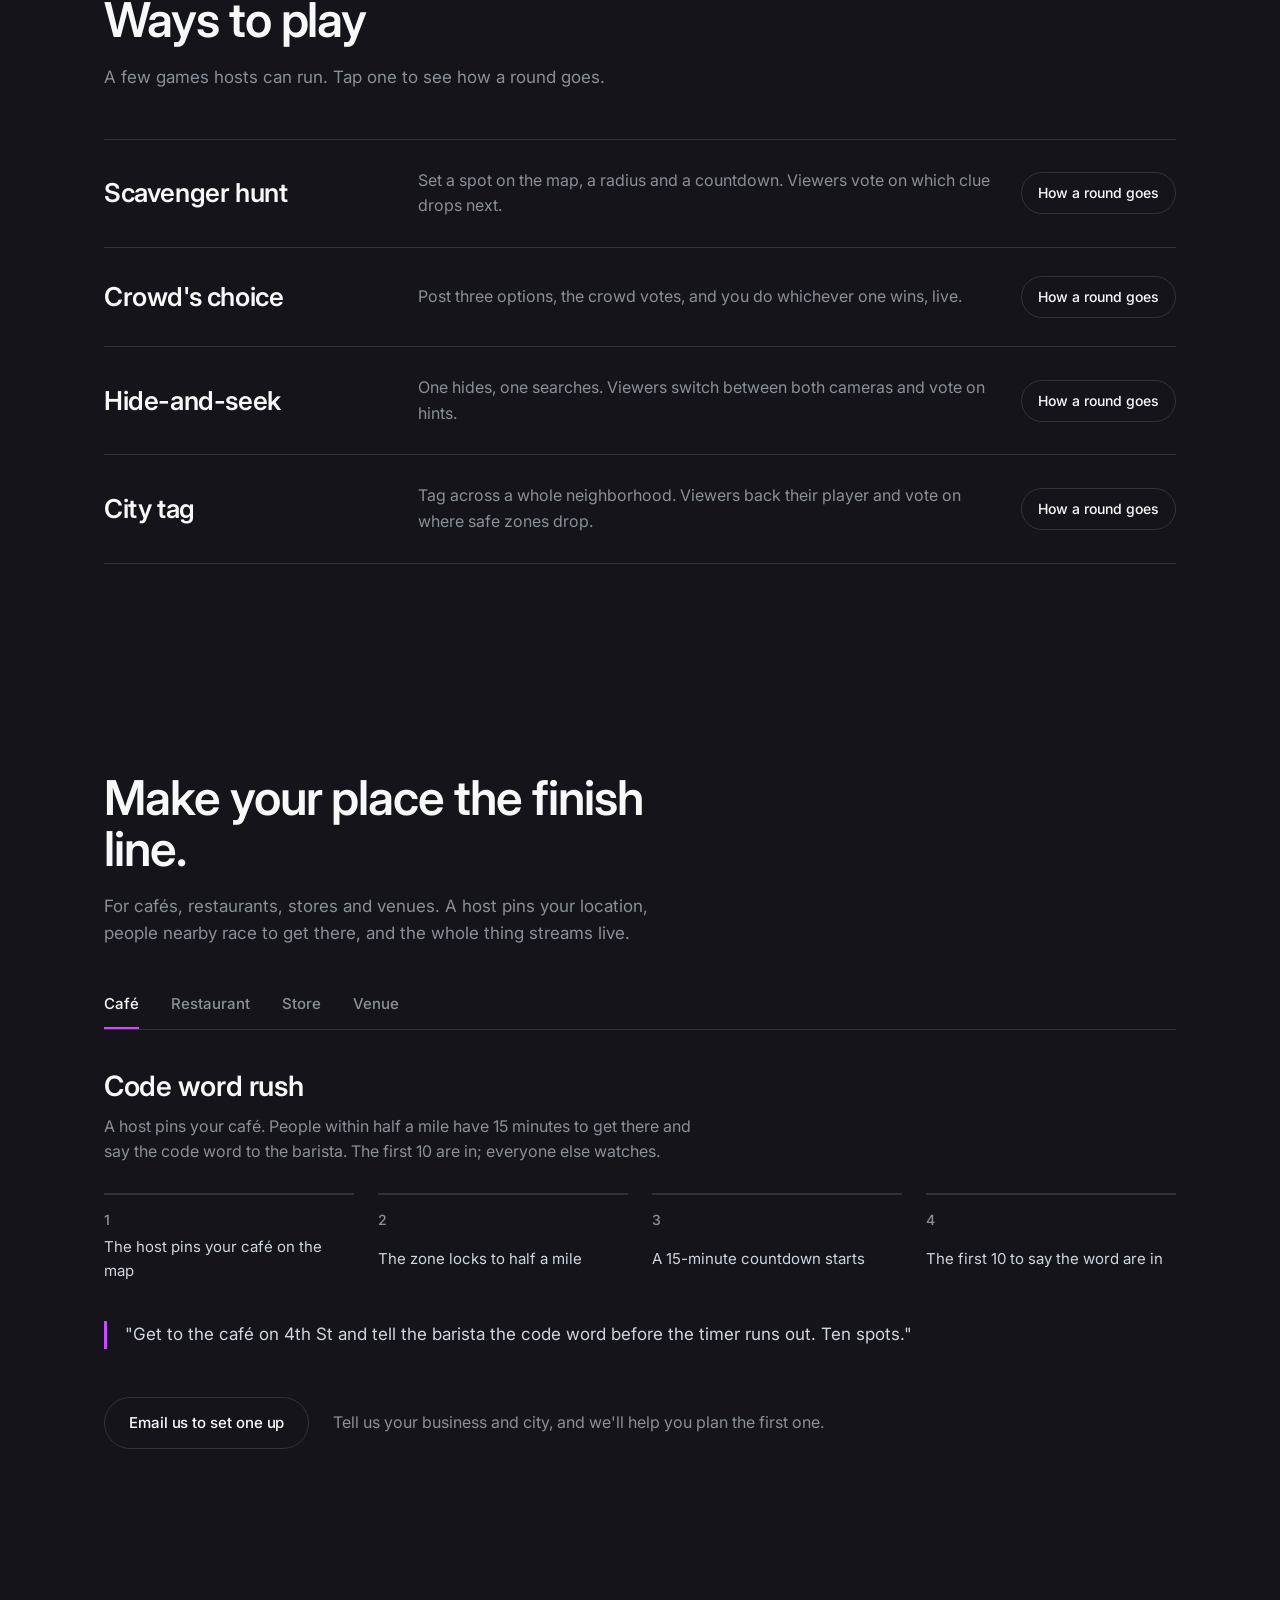
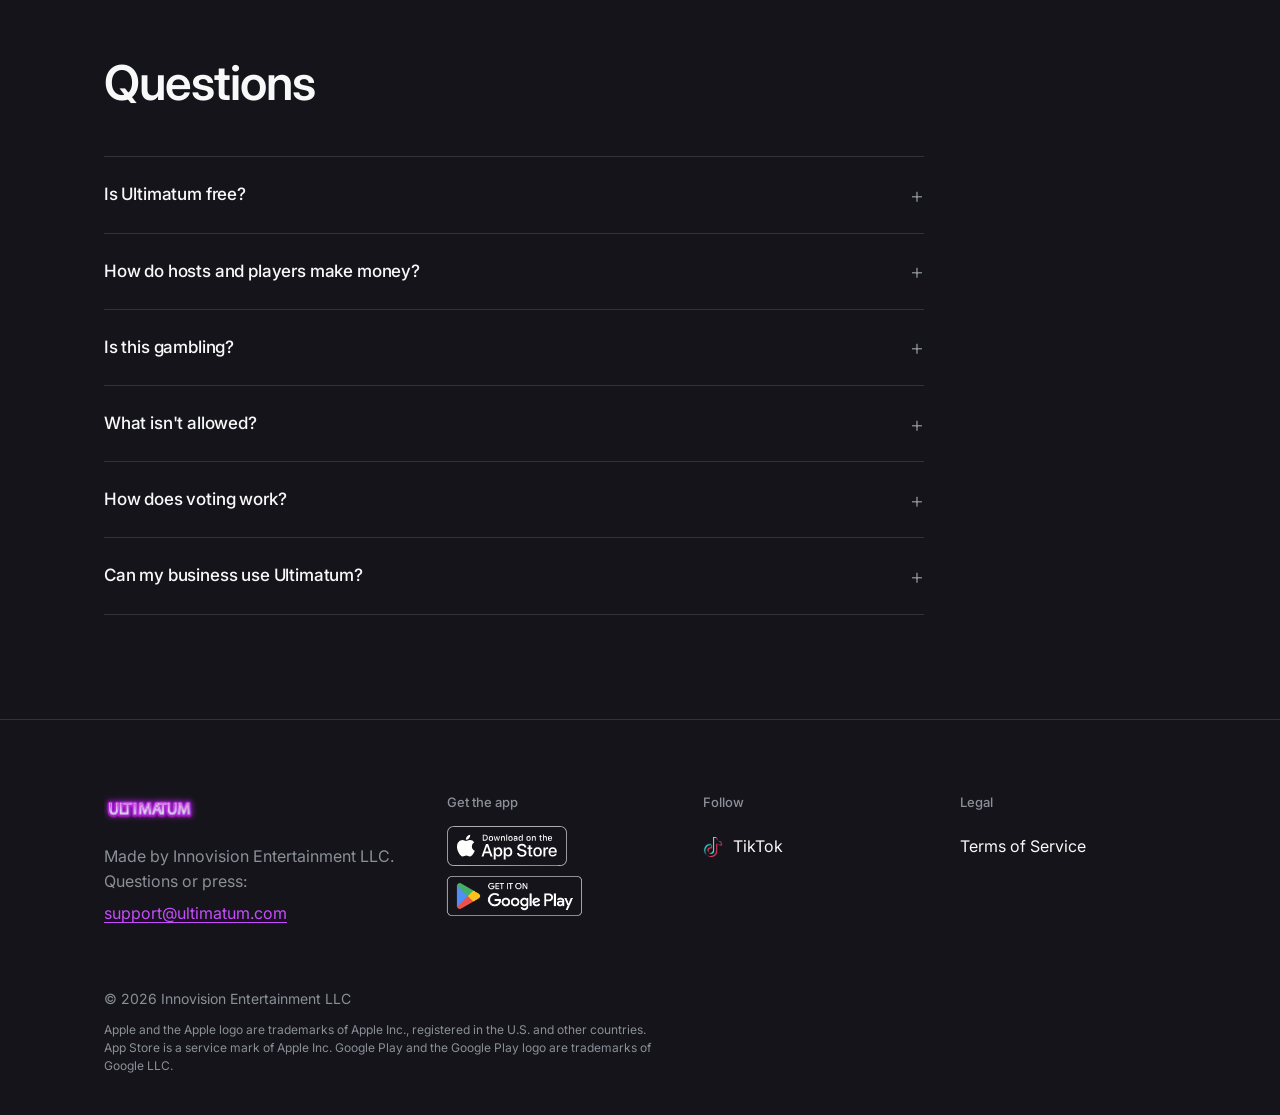
==== commit 1848d298: "Reword site around hosting and playing live games Headline, page title, the three steps, FAQ and rou" ====
--- a/index.html
+++ b/index.html
@@ -3,15 +3,15 @@
 <head>
   <meta charset="utf-8">
   <meta name="viewport" content="width=device-width, initial-scale=1">
-  <title>Ultimatum: real-world dares, judged by the crowd</title>
-  <meta name="description" content="Take on a challenge, film it, and the people watching vote pass or fail. Free to watch and free to play.">
+  <title>Ultimatum: live games you can host, play and watch</title>
+  <meta name="description" content="Host a live game, join one near you, or watch and help decide what happens next. Free to watch and free to play.">
   <meta name="author" content="Innovision Entertainment LLC">
   <meta name="theme-color" content="#15141a">
 
   <meta property="og:type" content="website">
   <meta property="og:url" content="https://playultimatum.us/">
-  <meta property="og:title" content="Ultimatum: real-world dares, judged by the crowd">
-  <meta property="og:description" content="Take on a challenge, film it, and the people watching vote pass or fail.">
+  <meta property="og:title" content="Ultimatum: live games you can host, play and watch">
+  <meta property="og:description" content="Host a live game, join one near you, or watch and help decide what happens next.">
   <meta property="og:image" content="https://playultimatum.us/og-image.jpg">
   <meta name="twitter:card" content="summary_large_image">
 
@@ -44,10 +44,10 @@
     <section class="hero" id="hero">
       <div class="wrap">
         <img class="sign" src="/logo.png" alt="Ultimatum" width="780" height="275">
-        <h1><span>Create.</span> <span>Challenge.</span> <span>Go live.</span></h1>
+        <h1><span>Host.</span> <span>Play.</span> <span>Go live.</span></h1>
         <p class="lead">
-          <span class="dares" aria-hidden="true"><span class="dare is-on">“Sing opera to a stranger.”</span></span>
-          <span class="sr-only">Dares like singing opera to a stranger, juggling three oranges or picking up 50 pieces of trash.</span>
+          <span class="dares" aria-hidden="true"><span class="dare is-on">“Stay hidden for 20 minutes.”</span></span>
+          <span class="sr-only">Live games like city tag, hide-and-seek and scavenger hunts.</span>
           <span class="verdict">The crowd votes <span class="vote">pass</span> or <span class="vote">fail</span></span>
         </p>
         <div class="downloads" id="get">
@@ -70,19 +70,19 @@
         <h2>How it works</h2>
         <ol class="steps">
           <li>
-            <h3>Pick a challenge</h3>
-            <p>Take one from the feed, write your own, or accept one someone sends you.</p>
+            <h3>Host a game</h3>
+            <p>Pick a format like tag or a scavenger hunt, then set the place, the time and the rules.</p>
           </li>
           <li>
-            <h3>Do it on camera</h3>
-            <p>Film it or go live from wherever you are. Some challenges run on a clock.</p>
+            <h3>Players join</h3>
+            <p>Followers get the alert and people nearby can jump in. Every player films their own view.</p>
           </li>
           <li>
-            <h3>Get the verdict</h3>
-            <p>The crowd votes pass or fail, or the person who challenged you makes the call.</p>
+            <h3>Play it live</h3>
+            <p>Viewers vote on what happens next, and the crowd or the host calls the result.</p>
           </li>
         </ol>
-        <p class="aside"><strong>Watching counts too.</strong> Viewers vote while it happens, back the players they like, and can send new challenges in the middle of a run.</p>
+        <p class="aside"><strong>Watching counts too.</strong> Viewers vote while it happens, back the players they like, and can throw in a new twist in the middle of a game.</p>
       </div>
     </section>
 
@@ -90,7 +90,7 @@
     <section class="section" id="examples">
       <div class="wrap">
         <h2>Ways to play</h2>
-        <p class="intro">A few formats creators can run. Tap one to see how a round goes.</p>
+        <p class="intro">A few games hosts can run. Tap one to see how a round goes.</p>
         <ul class="plays">
           <li><button class="play" type="button" data-open="round-hunt">
             <h3>Scavenger hunt</h3>
@@ -120,7 +120,7 @@
     <section class="section" id="shops">
       <div class="wrap">
         <h2>Make your place the finish line.</h2>
-        <p class="intro">For cafés, restaurants, stores and venues. A creator pins your location, people nearby race to get there, and the whole thing streams live.</p>
+        <p class="intro">For cafés, restaurants, stores and venues. A host pins your location, people nearby race to get there, and the whole thing streams live.</p>
 
         <div class="tabs" role="tablist" aria-label="Business types">
           <button class="tab" role="tab" id="tab-cafe" aria-controls="panel-cafe" aria-selected="true">Café</button>
@@ -131,9 +131,9 @@
 
         <div class="panel" role="tabpanel" id="panel-cafe" aria-labelledby="tab-cafe">
           <h3>Code word rush</h3>
-          <p>A creator pins your café. People within half a mile have 15 minutes to get there and say the code word to the barista. The first 10 are in; everyone else watches.</p>
+          <p>A host pins your café. People within half a mile have 15 minutes to get there and say the code word to the barista. The first 10 are in; everyone else watches.</p>
           <ol class="beats">
-            <li>The creator pins your café on the map</li>
+            <li>The host pins your café on the map</li>
             <li>The zone locks to half a mile</li>
             <li>A 15-minute countdown starts</li>
             <li>The first 10 to say the word are in</li>
@@ -143,9 +143,9 @@
 
         <div class="panel" role="tabpanel" id="panel-restaurant" aria-labelledby="tab-restaurant" hidden>
           <h3>Wing showdown</h3>
-          <p>Team up with a creator for a live food challenge. Viewers vote on the heat level and players race the clock.</p>
+          <p>Team up with a host for a live eating contest. Viewers vote on the heat level and players race the clock.</p>
           <ol class="beats">
-            <li>Your restaurant goes live with a creator</li>
+            <li>Your restaurant goes live with a host</li>
             <li>Players take their seats</li>
             <li>Viewers pick mild, hot or extreme</li>
             <li>Six wings before the buzzer</li>
@@ -167,18 +167,18 @@
 
         <div class="panel" role="tabpanel" id="panel-venue" aria-labelledby="tab-venue" hidden>
           <h3>First through the door</h3>
-          <p>Drop a live pin and people nearby race to your door. The first five get pulled into a live challenge the viewers choose.</p>
+          <p>Drop a live pin and people nearby race to your door. The first five get pulled into a live game the viewers choose.</p>
           <ol class="beats">
             <li>Your venue drops a pin</li>
             <li>One-mile zone, and the clock starts</li>
             <li>The first five through the door are in</li>
-            <li>Viewers pick their challenge</li>
+            <li>Viewers pick the game</li>
           </ol>
           <blockquote class="example">"First five through the door sing karaoke live. The crowd picks the song."</blockquote>
         </div>
 
         <div class="business-cta">
-          <a class="button button--ghost" href="mailto:support@ultimatum.com?subject=Business%20challenge">Email us to set one up</a>
+          <a class="button button--ghost" href="mailto:support@ultimatum.com?subject=Business%20game">Email us to set one up</a>
           <p>Tell us your business and city, and we'll help you plan the first one.</p>
         </div>
       </div>
@@ -192,15 +192,15 @@
         <div class="faq">
           <details name="faq">
             <summary>Is Ultimatum free?</summary>
-            <p>Yes. Watching, browsing and taking part in challenges are free. There's no entry fee and no subscription.</p>
-          </details>
-          <details name="faq">
-            <summary>How do creators make money?</summary>
-            <p>Through optional support from viewers. Fans can send support to creators they like, but it's never required to watch or play.</p>
+            <p>Yes. Watching, browsing and joining games are free. There's no entry fee and no subscription.</p>
+          </details>
+          <details name="faq">
+            <summary>How do hosts and players make money?</summary>
+            <p>Through optional support from viewers. Viewers can send support during a game, but it's never required to watch or play.</p>
           </details>
           <details name="faq">
             <summary>Is this gambling?</summary>
-            <p>No. There's no betting, no entry fees and no prize pools. Votes decide how a challenge plays out, not who wins money.</p>
+            <p>No. There's no betting, no entry fees and no prize pools. Votes decide how a game plays out, not who wins money.</p>
           </details>
           <details name="faq">
             <summary>What isn't allowed?</summary>
@@ -208,11 +208,11 @@
           </details>
           <details name="faq">
             <summary>How does voting work?</summary>
-            <p>While a challenge is live, viewers vote on what happens next and whether the player passed or failed. Votes count in real time.</p>
+            <p>While a game is live, viewers vote on what happens next and whether the player passed or failed. Votes count in real time.</p>
           </details>
           <details name="faq">
             <summary>Can my business use Ultimatum?</summary>
-            <p>Yes. A café, restaurant, store or venue can be the location for a challenge, which brings nearby people through your door. <a class="link" href="mailto:support@ultimatum.com?subject=Business%20challenge">Email us</a> to set one up.</p>
+            <p>Yes. A café, restaurant, store or venue can be the location for a game, which brings nearby people through your door. <a class="link" href="mailto:support@ultimatum.com?subject=Business%20game">Email us</a> to set one up.</p>
           </details>
         </div>
       </div>
@@ -255,15 +255,15 @@
   <dialog class="round" id="round-hunt" aria-labelledby="round-hunt-title">
     <div class="round-inner">
       <div class="round-head"><h3 id="round-hunt-title">Scavenger hunt</h3><form method="dialog"><button class="close" aria-label="Close">×</button></form></div>
-      <p class="setup">The creator sets the location to downtown, locks the zone to half a mile, and gives players 30 minutes.</p>
+      <p class="setup">The host sets the location to downtown, locks the zone to half a mile, and gives players 30 minutes.</p>
       <h4>How a round goes</h4>
       <ol class="beats">
-        <li><span><b>Challenge:</b> "Find the mural on 5th Ave and take a photo with it."</span></li>
+        <li><span><b>Host:</b> "Find the mural on 5th Ave and take a photo with it."</span></li>
         <li><span><b>Vote:</b> viewers pick where the next clue is.</span></li>
-        <li><span><b>Challenge:</b> "Run to the fountain and say the code phrase to the person in the red hat."</span></li>
+        <li><span><b>Host:</b> "Run to the fountain and say the code phrase to the person in the red hat."</span></li>
         <li><span><b>Vote:</b> did they make it? Pass or fail.</span></li>
       </ol>
-      <h4>What the creator sets</h4>
+      <h4>What the host sets</h4>
       <dl class="controls">
         <div><dt>Location</dt><dd>Any spot on the map</dd></div>
         <div><dt>Time limit</dt><dd>How long players have</dd></div>
@@ -279,23 +279,23 @@
   <dialog class="round" id="round-choice" aria-labelledby="round-choice-title">
     <div class="round-inner">
       <div class="round-head"><h3 id="round-choice-title">Crowd's choice</h3><form method="dialog"><button class="close" aria-label="Close">×</button></form></div>
-      <p class="setup">A creator goes live in a busy park with three options ready. Whatever the crowd picks, they do on the spot. Then the next round starts.</p>
+      <p class="setup">A host goes live in a busy park with three options ready. Whatever the crowd picks, they do on the spot. Then the next round starts.</p>
       <h4>How a round goes</h4>
       <ol class="beats">
-        <li><span><b>Challenge:</b> the creator posts three options.</span></li>
+        <li><span><b>Host:</b> posts three options.</span></li>
         <li><span><b>Vote:</b> "Sing opera to a stranger" wins.</span></li>
-        <li><span><b>Challenge:</b> the creator does it, live.</span></li>
+        <li><span><b>Host:</b> does it, live.</span></li>
         <li><span><b>Vote:</b> pass or fail, then three new options.</span></li>
       </ol>
-      <h4>What the creator sets</h4>
+      <h4>What the host sets</h4>
       <dl class="controls">
-        <div><dt>Options</dt><dd>Any challenges they want to offer</dd></div>
+        <div><dt>Options</dt><dd>Anything they're willing to do</dd></div>
         <div><dt>Location</dt><dd>Where they go live</dd></div>
         <div><dt>Time limit</dt><dd>How long each one gets</dd></div>
-        <div><dt>Support</dt><dd>Viewers can back the creator</dd></div>
+        <div><dt>Support</dt><dd>Viewers can back the host</dd></div>
       </dl>
       <h4>What viewers do</h4>
-      <p>Pick what they do. The creator doesn't know which option wins until voting closes. After each one, you vote pass or fail.</p>
+      <p>Pick what they do. The host doesn't know which option wins until voting closes. After each one, you vote pass or fail.</p>
       <blockquote class="example">"Option A: sing opera to a stranger. Option B: ask someone to slow dance. Option C: give a one-minute pep talk from a park bench. Voting is open."</blockquote>
     </div>
   </dialog>
@@ -306,12 +306,12 @@
       <p class="setup">Two players, a four-block zone and a 20-minute clock. Viewers can switch between both players' cameras the whole time.</p>
       <h4>How a round goes</h4>
       <ol class="beats">
-        <li><span><b>Challenge:</b> "Hider, you have 3 minutes to disappear."</span></li>
+        <li><span><b>Host:</b> "Hider, you have 3 minutes to disappear."</span></li>
         <li><span><b>Vote:</b> should the seeker get a hint?</span></li>
-        <li><span><b>Challenge:</b> "Seeker, check the alley on 3rd Ave." (the hint the crowd unlocked)</span></li>
+        <li><span><b>Host:</b> "Seeker, check the alley on 3rd Ave." (the hint the crowd unlocked)</span></li>
         <li><span><b>Vote:</b> found in time? The crowd decides.</span></li>
       </ol>
-      <h4>What the creator sets</h4>
+      <h4>What the host sets</h4>
       <dl class="controls">
         <div><dt>Zone</dt><dd>Where the game can go</dd></div>
         <div><dt>Time limit</dt><dd>How long the chase runs</dd></div>
@@ -327,15 +327,15 @@
   <dialog class="round" id="round-tag" aria-labelledby="round-tag-title">
     <div class="round-inner">
       <div class="round-head"><h3 id="round-tag-title">City tag</h3><form method="dialog"><button class="close" aria-label="Close">×</button></form></div>
-      <p class="setup">Four players, a two-mile zone, and one player is it. The creator sets the rules, the area and the time.</p>
+      <p class="setup">Four players, a two-mile zone, and one player is it. The host sets the rules, the area and the time.</p>
       <h4>How a round goes</h4>
       <ol class="beats">
-        <li><span><b>Challenge:</b> "Everyone scatter. The tagger is released in 2 minutes."</span></li>
+        <li><span><b>Host:</b> "Everyone scatter. The tagger is released in 2 minutes."</span></li>
         <li><span><b>Vote:</b> where should a safe zone drop?</span></li>
-        <li><span><b>Challenge:</b> a safe zone opens on Main St for 3 minutes.</span></li>
+        <li><span><b>Host:</b> a safe zone opens on Main St for 3 minutes.</span></li>
         <li><span><b>Vote:</b> Player 3 got tagged. Was it clean?</span></li>
       </ol>
-      <h4>What the creator sets</h4>
+      <h4>What the host sets</h4>
       <dl class="controls">
         <div><dt>Zone</dt><dd>The full play area</dd></div>
         <div><dt>Time limit</dt><dd>How long the game runs</dd></div>
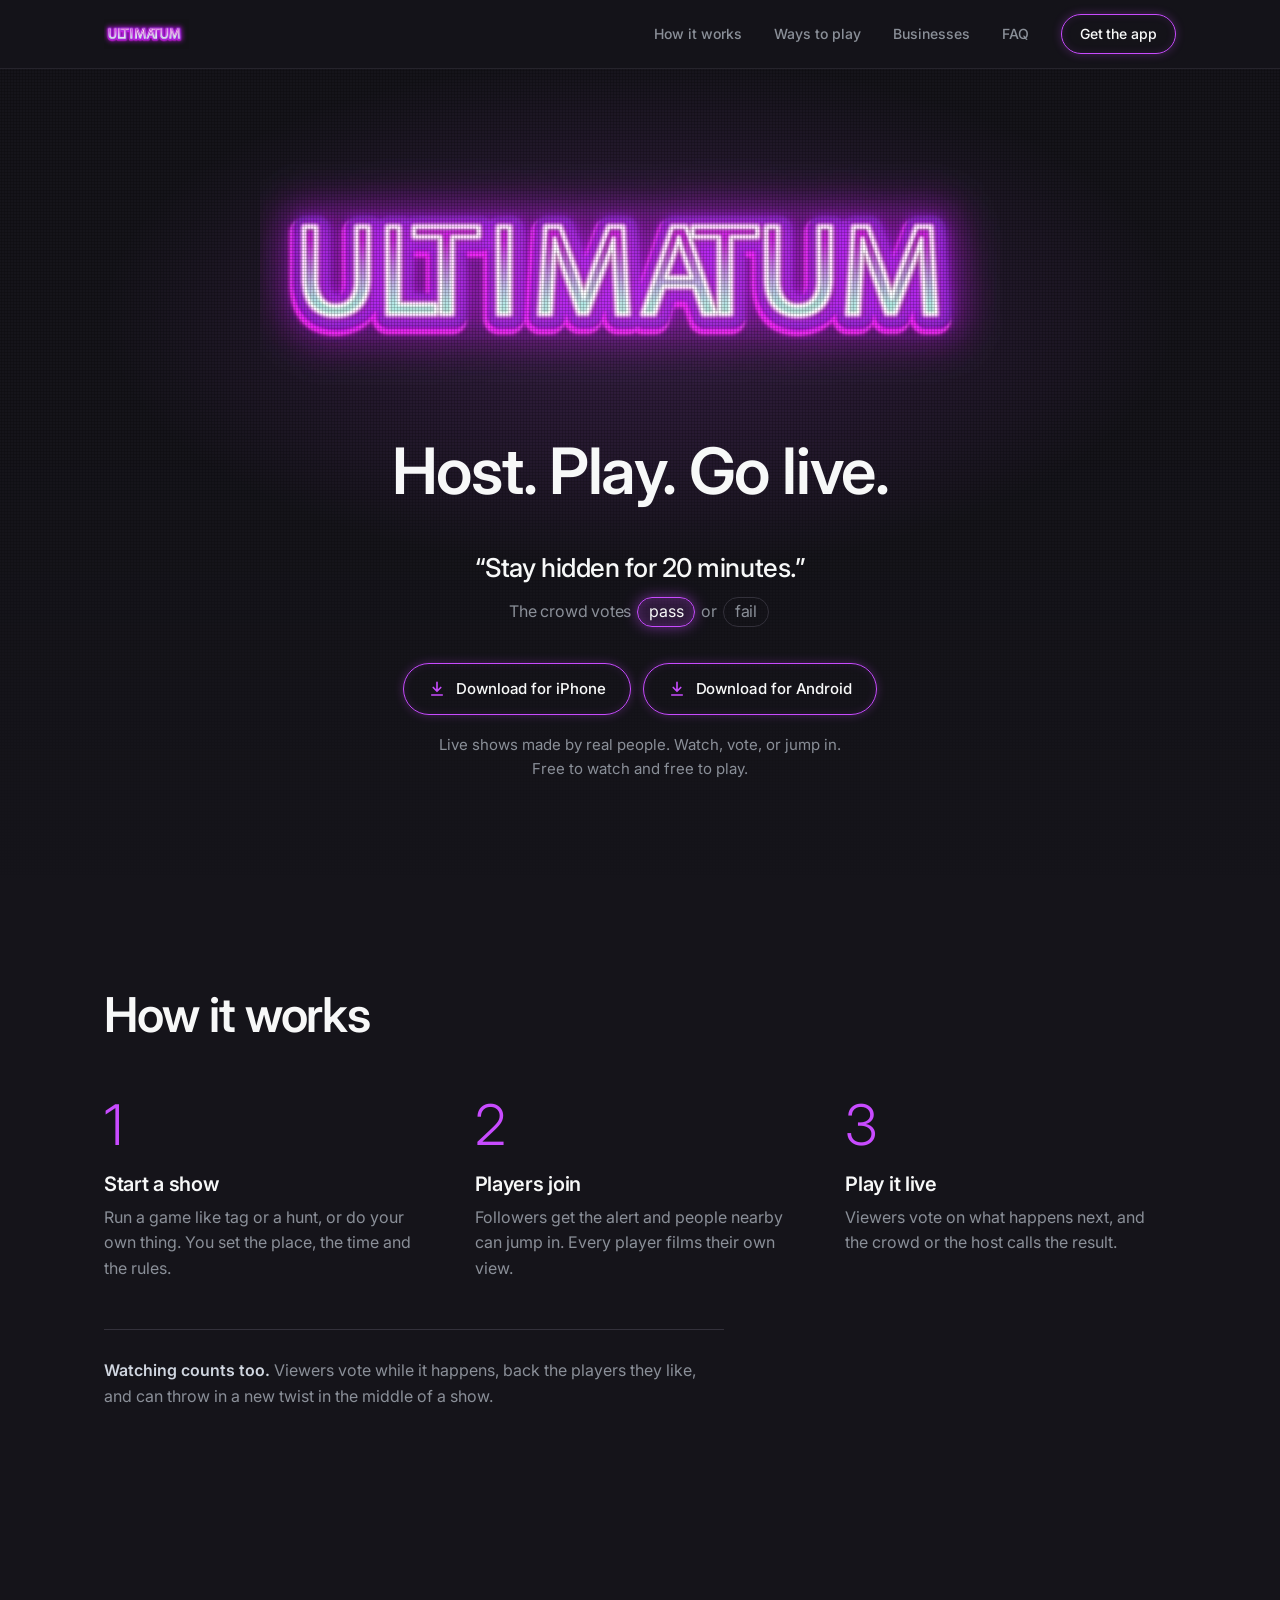
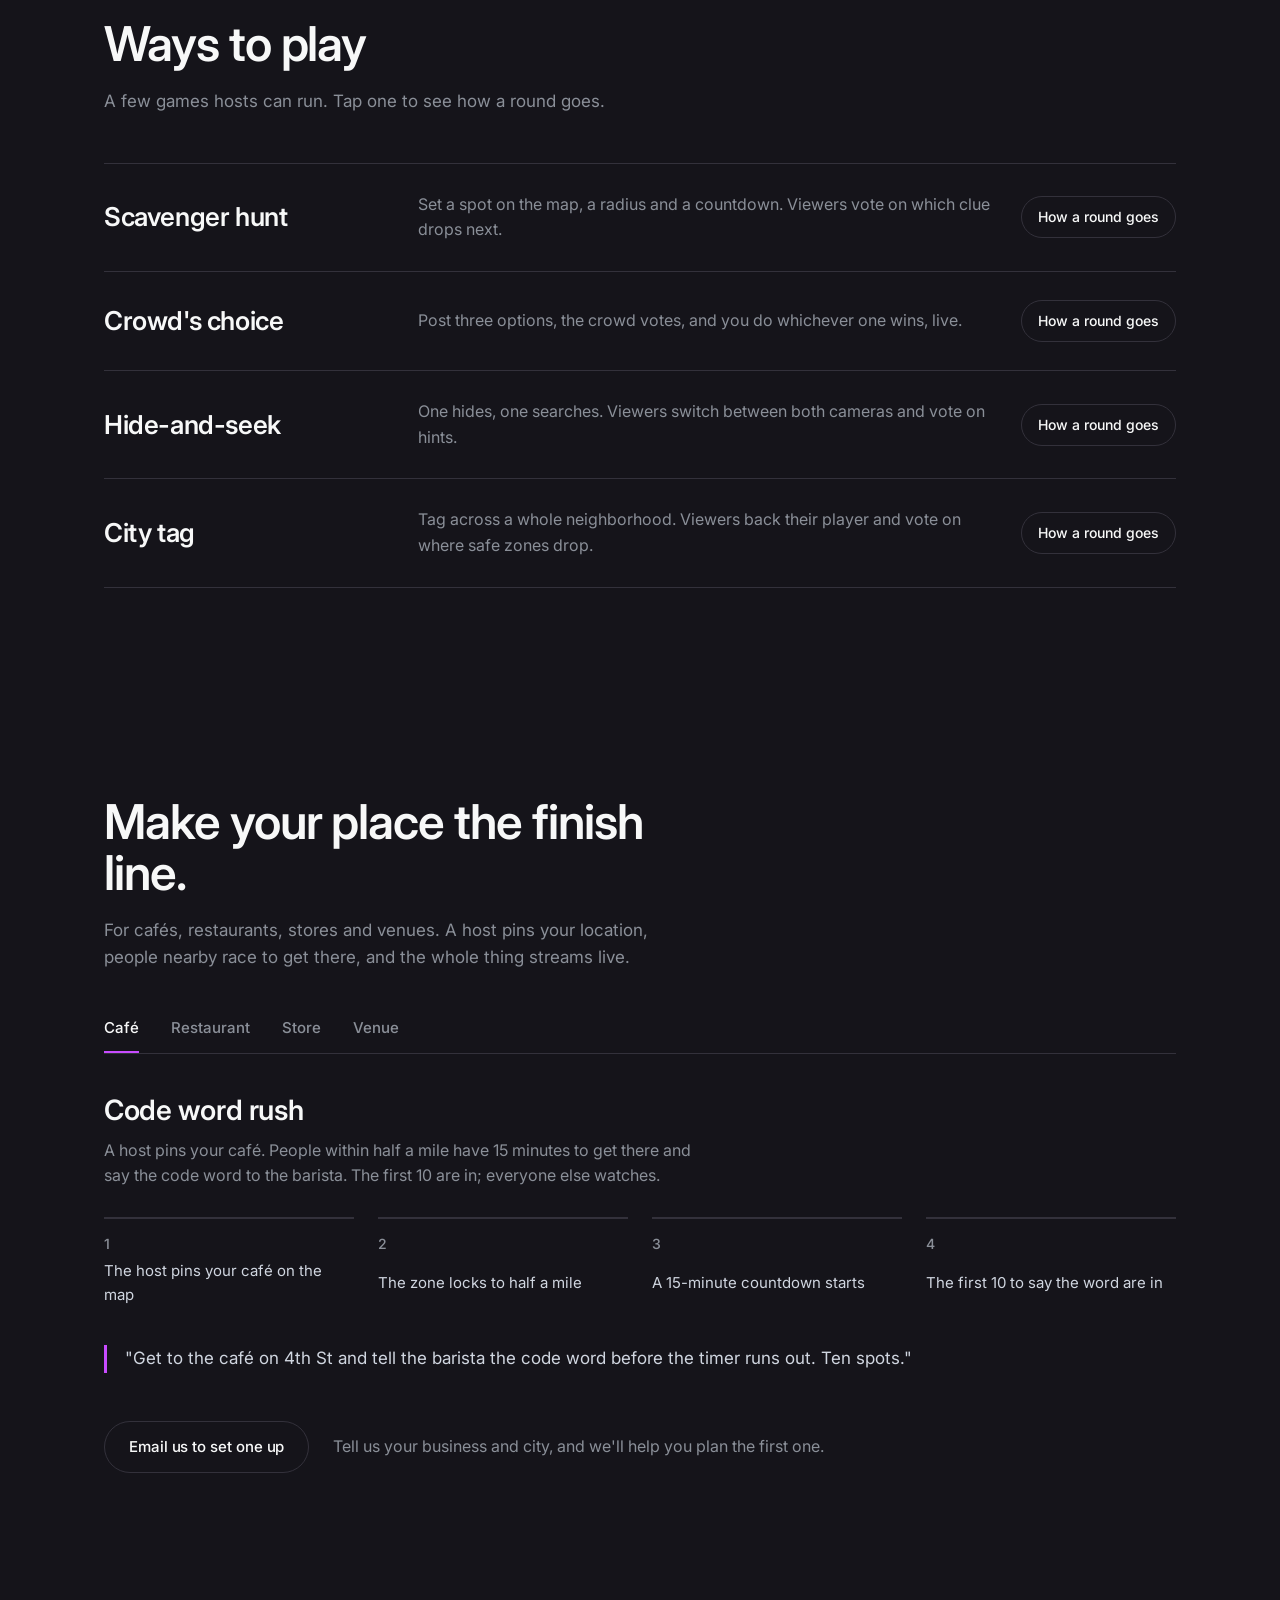
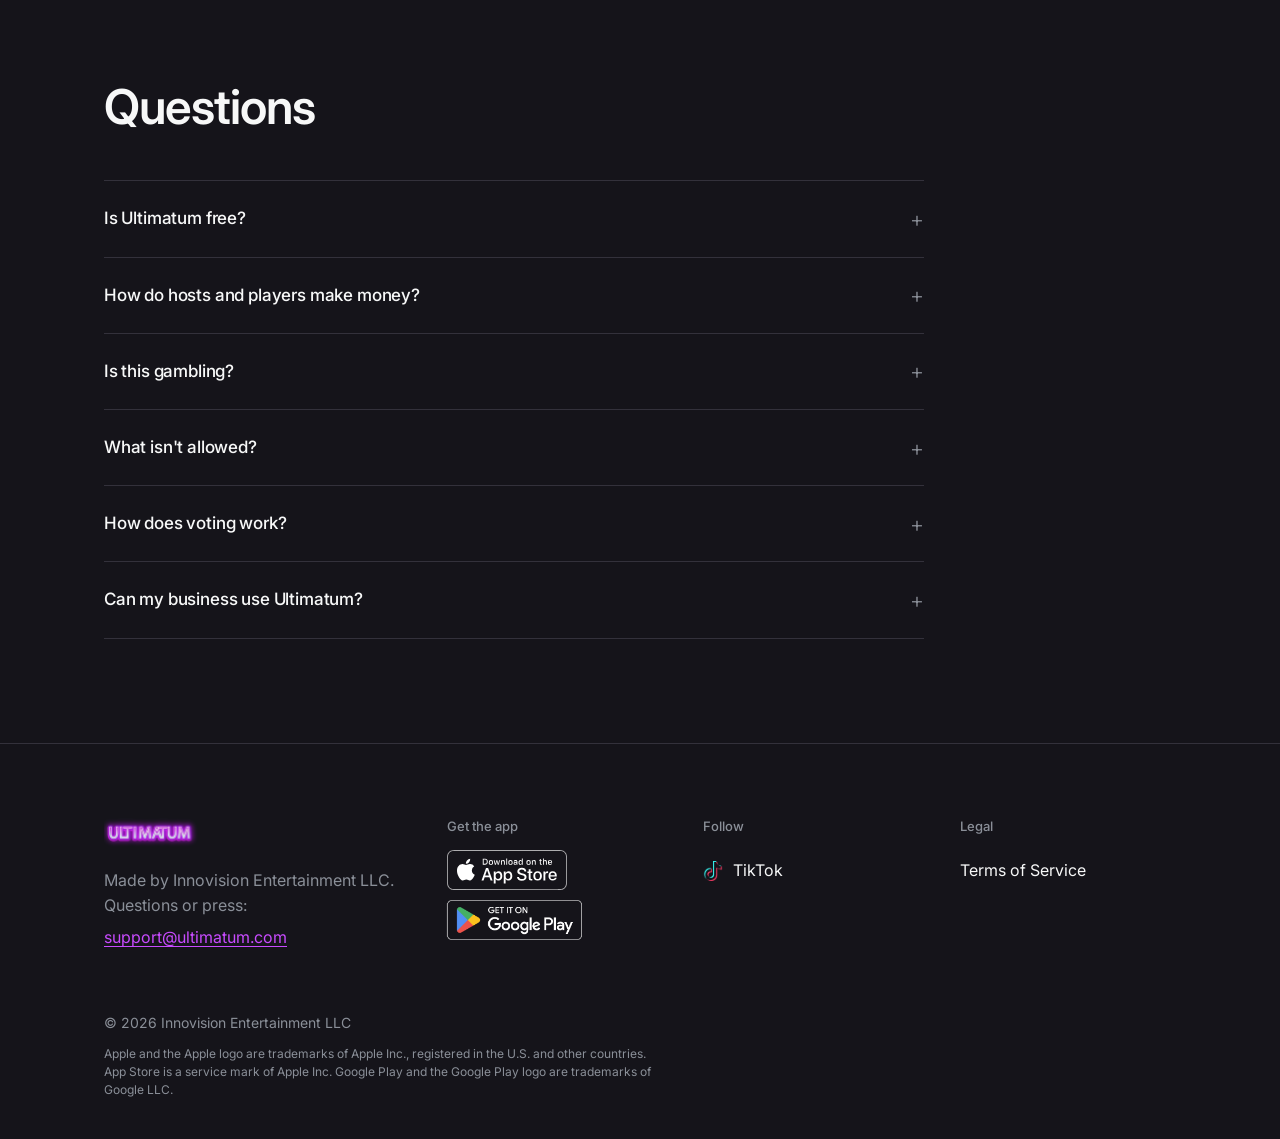
==== commit 03e1f706: "Widen site wording from games to shows Shows are the main word; games stay as one kind of show. Upda" ====
--- a/index.html
+++ b/index.html
@@ -3,15 +3,15 @@
 <head>
   <meta charset="utf-8">
   <meta name="viewport" content="width=device-width, initial-scale=1">
-  <title>Ultimatum: live games you can host, play and watch</title>
-  <meta name="description" content="Host a live game, join one near you, or watch and help decide what happens next. Free to watch and free to play.">
+  <title>Ultimatum: live shows you can host, join and watch</title>
+  <meta name="description" content="Live shows made by real people. Watch, vote, or jump in. Free to watch and free to play.">
   <meta name="author" content="Innovision Entertainment LLC">
   <meta name="theme-color" content="#15141a">
 
   <meta property="og:type" content="website">
   <meta property="og:url" content="https://playultimatum.us/">
-  <meta property="og:title" content="Ultimatum: live games you can host, play and watch">
-  <meta property="og:description" content="Host a live game, join one near you, or watch and help decide what happens next.">
+  <meta property="og:title" content="Ultimatum: live shows you can host, join and watch">
+  <meta property="og:description" content="Live shows made by real people. Watch, vote, or jump in.">
   <meta property="og:image" content="https://playultimatum.us/og-image.jpg">
   <meta name="twitter:card" content="summary_large_image">
 
@@ -47,7 +47,7 @@
         <h1><span>Host.</span> <span>Play.</span> <span>Go live.</span></h1>
         <p class="lead">
           <span class="dares" aria-hidden="true"><span class="dare is-on">“Stay hidden for 20 minutes.”</span></span>
-          <span class="sr-only">Live games like city tag, hide-and-seek and scavenger hunts.</span>
+          <span class="sr-only">Live shows made by real people, from city tag and hide-and-seek to late-night scares.</span>
           <span class="verdict">The crowd votes <span class="vote">pass</span> or <span class="vote">fail</span></span>
         </p>
         <div class="downloads" id="get">
@@ -60,7 +60,7 @@
             Download for Android
           </a>
         </div>
-        <p class="fine">Free to watch and free to play.</p>
+        <p class="fine">Live shows made by real people. Watch, vote, or jump in.<br>Free to watch and free to play.</p>
       </div>
     </section>
 
@@ -70,8 +70,8 @@
         <h2>How it works</h2>
         <ol class="steps">
           <li>
-            <h3>Host a game</h3>
-            <p>Pick a format like tag or a scavenger hunt, then set the place, the time and the rules.</p>
+            <h3>Start a show</h3>
+            <p>Run a game like tag or a hunt, or do your own thing. You set the place, the time and the rules.</p>
           </li>
           <li>
             <h3>Players join</h3>
@@ -82,7 +82,7 @@
             <p>Viewers vote on what happens next, and the crowd or the host calls the result.</p>
           </li>
         </ol>
-        <p class="aside"><strong>Watching counts too.</strong> Viewers vote while it happens, back the players they like, and can throw in a new twist in the middle of a game.</p>
+        <p class="aside"><strong>Watching counts too.</strong> Viewers vote while it happens, back the players they like, and can throw in a new twist in the middle of a show.</p>
       </div>
     </section>
 
@@ -192,7 +192,7 @@
         <div class="faq">
           <details name="faq">
             <summary>Is Ultimatum free?</summary>
-            <p>Yes. Watching, browsing and joining games are free. There's no entry fee and no subscription.</p>
+            <p>Yes. Watching, browsing and joining shows are free. There's no entry fee and no subscription.</p>
           </details>
           <details name="faq">
             <summary>How do hosts and players make money?</summary>
@@ -200,7 +200,7 @@
           </details>
           <details name="faq">
             <summary>Is this gambling?</summary>
-            <p>No. There's no betting, no entry fees and no prize pools. Votes decide how a game plays out, not who wins money.</p>
+            <p>No. There's no betting, no entry fees and no prize pools. Votes decide how a show plays out, not who wins money.</p>
           </details>
           <details name="faq">
             <summary>What isn't allowed?</summary>
@@ -208,11 +208,11 @@
           </details>
           <details name="faq">
             <summary>How does voting work?</summary>
-            <p>While a game is live, viewers vote on what happens next and whether the player passed or failed. Votes count in real time.</p>
+            <p>While a show is live, viewers vote on what happens next and whether the player passed or failed. Votes count in real time.</p>
           </details>
           <details name="faq">
             <summary>Can my business use Ultimatum?</summary>
-            <p>Yes. A café, restaurant, store or venue can be the location for a game, which brings nearby people through your door. <a class="link" href="mailto:support@ultimatum.com?subject=Business%20game">Email us</a> to set one up.</p>
+            <p>Yes. A café, restaurant, store or venue can be the location for a show, which brings nearby people through your door. <a class="link" href="mailto:support@ultimatum.com?subject=Business%20game">Email us</a> to set one up.</p>
           </details>
         </div>
       </div>
